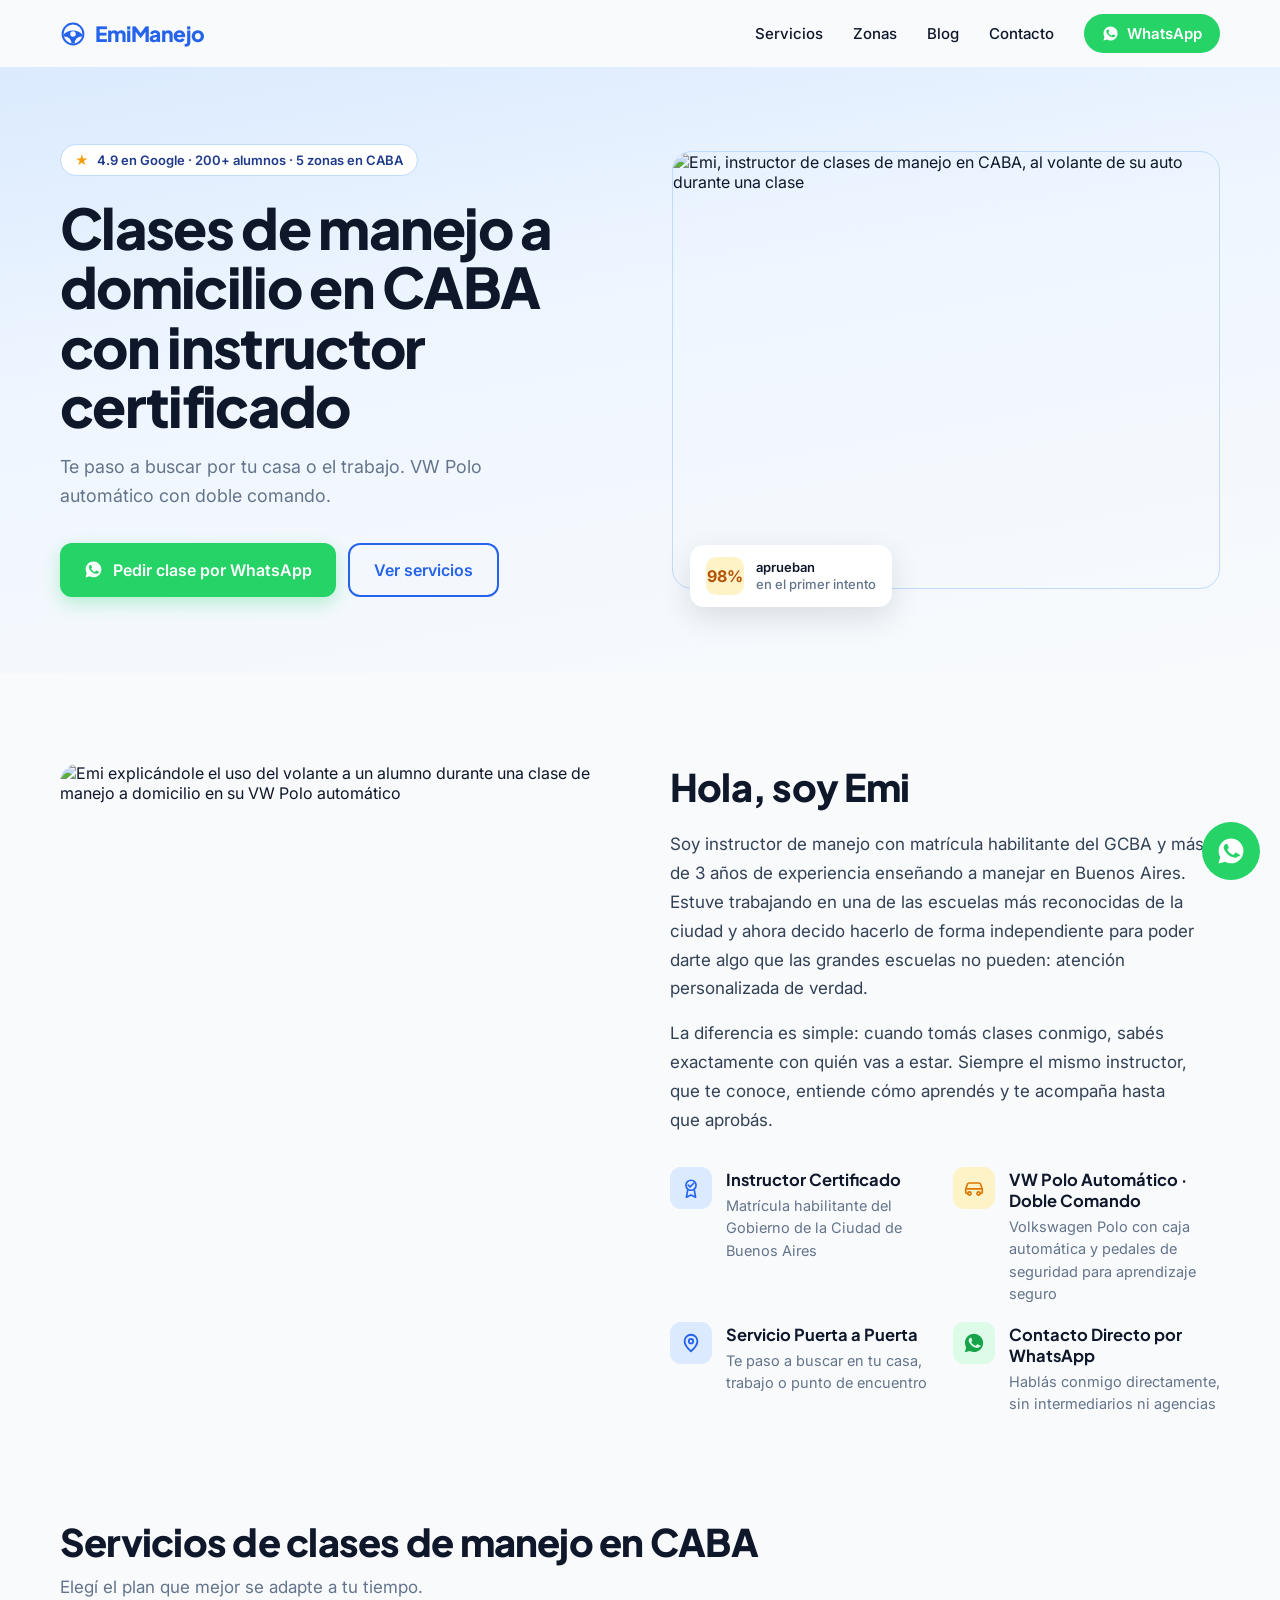
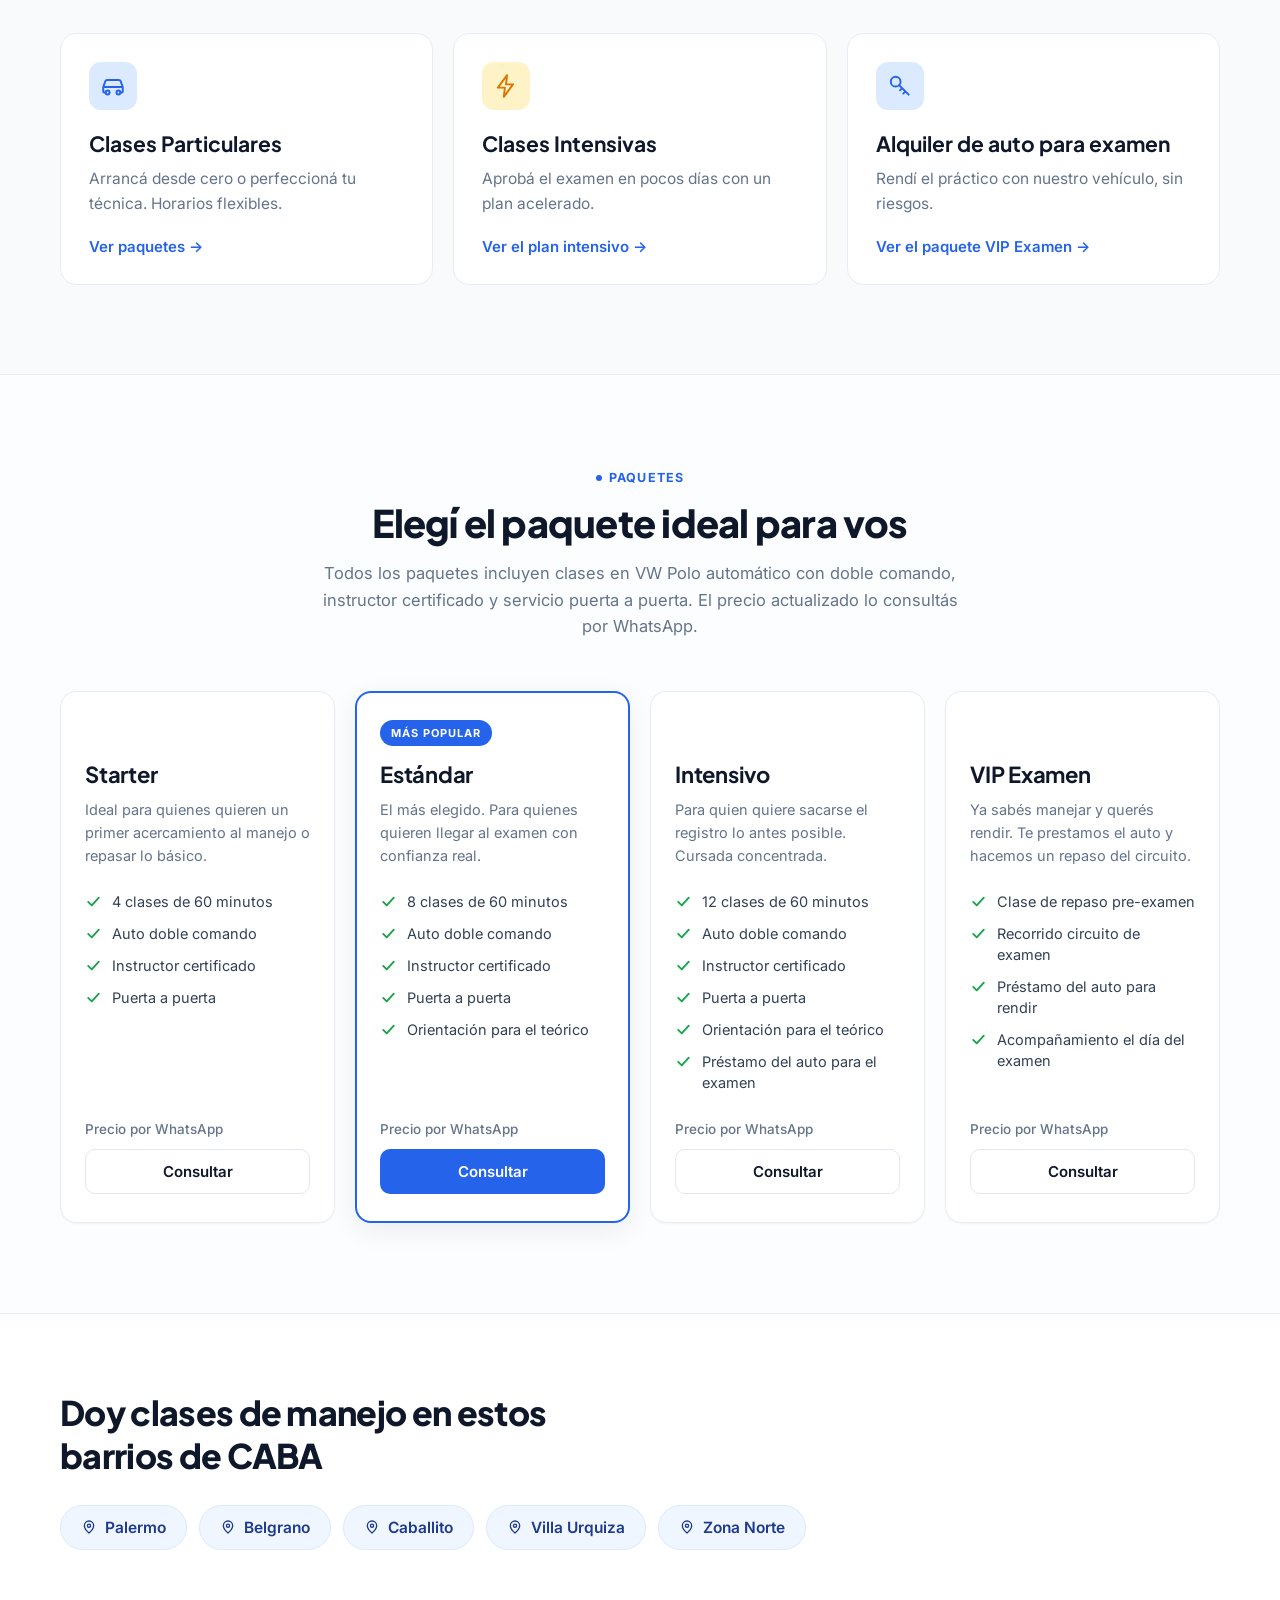
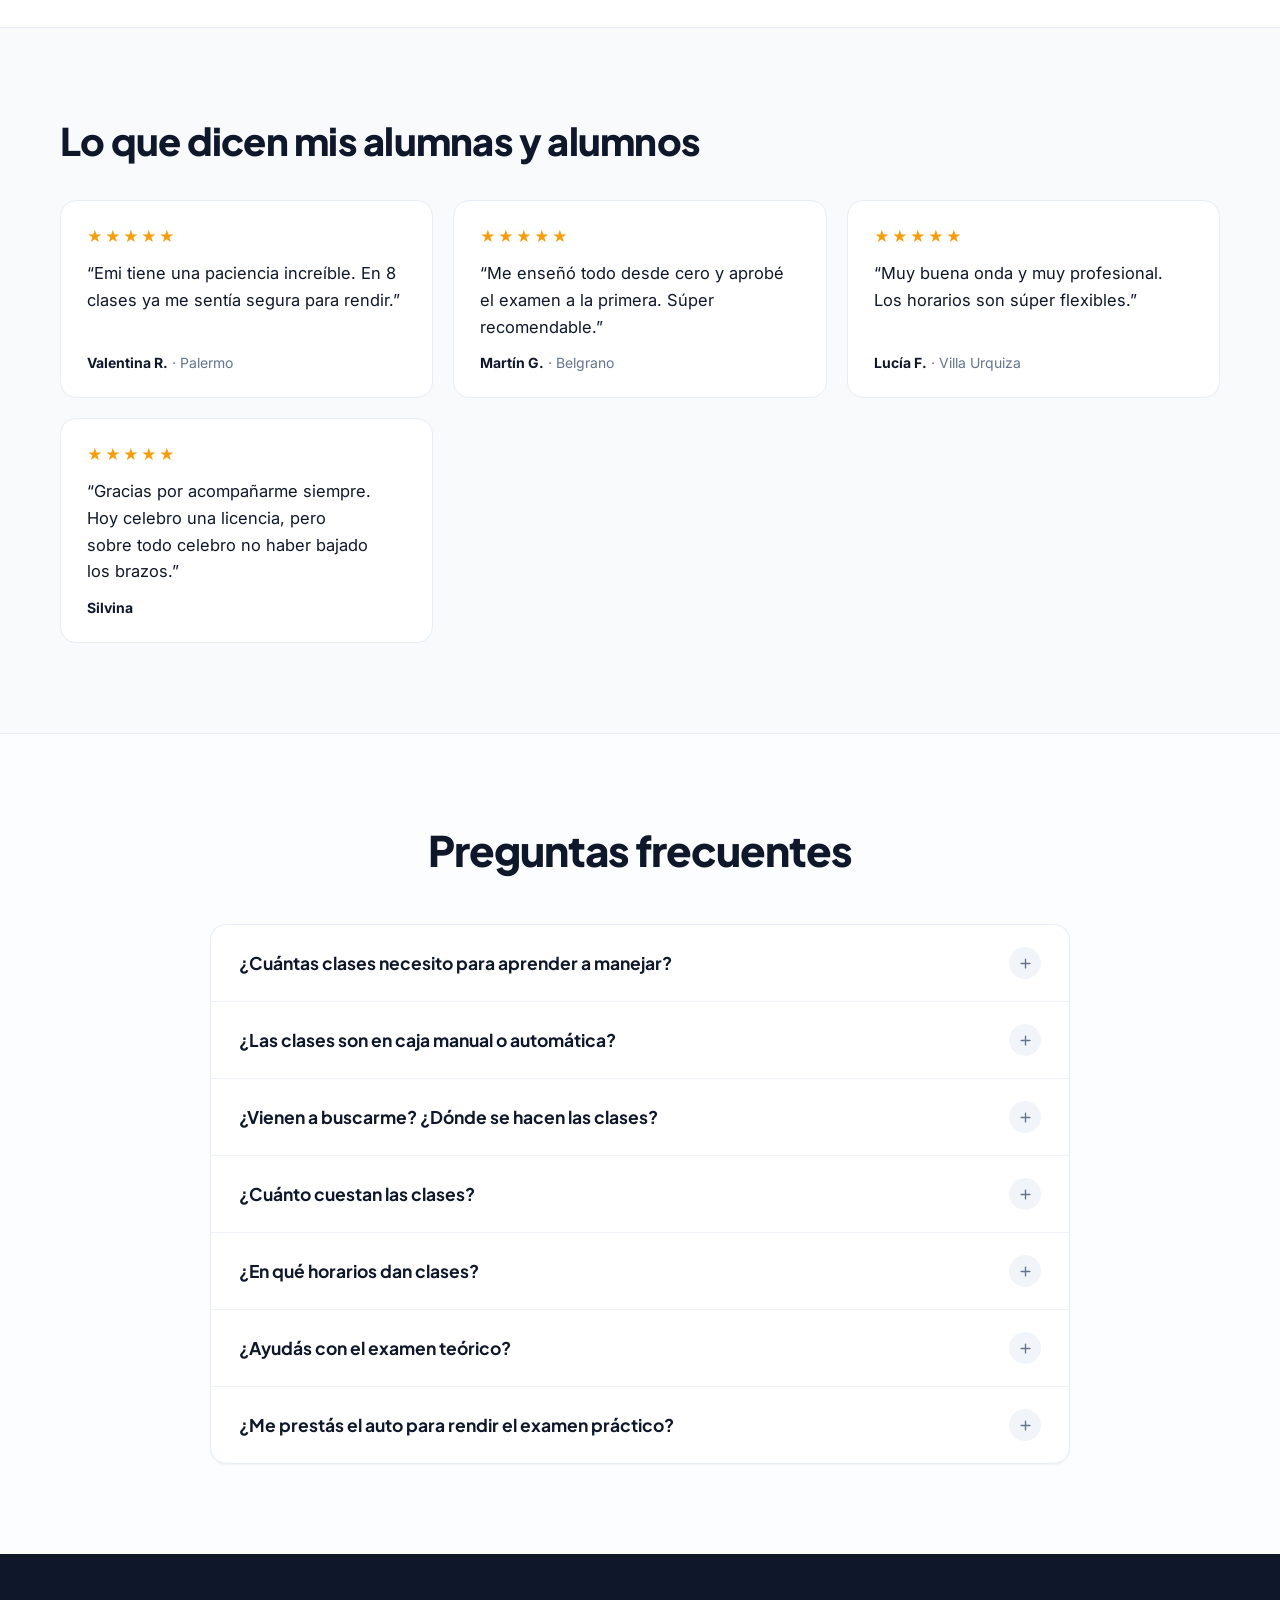
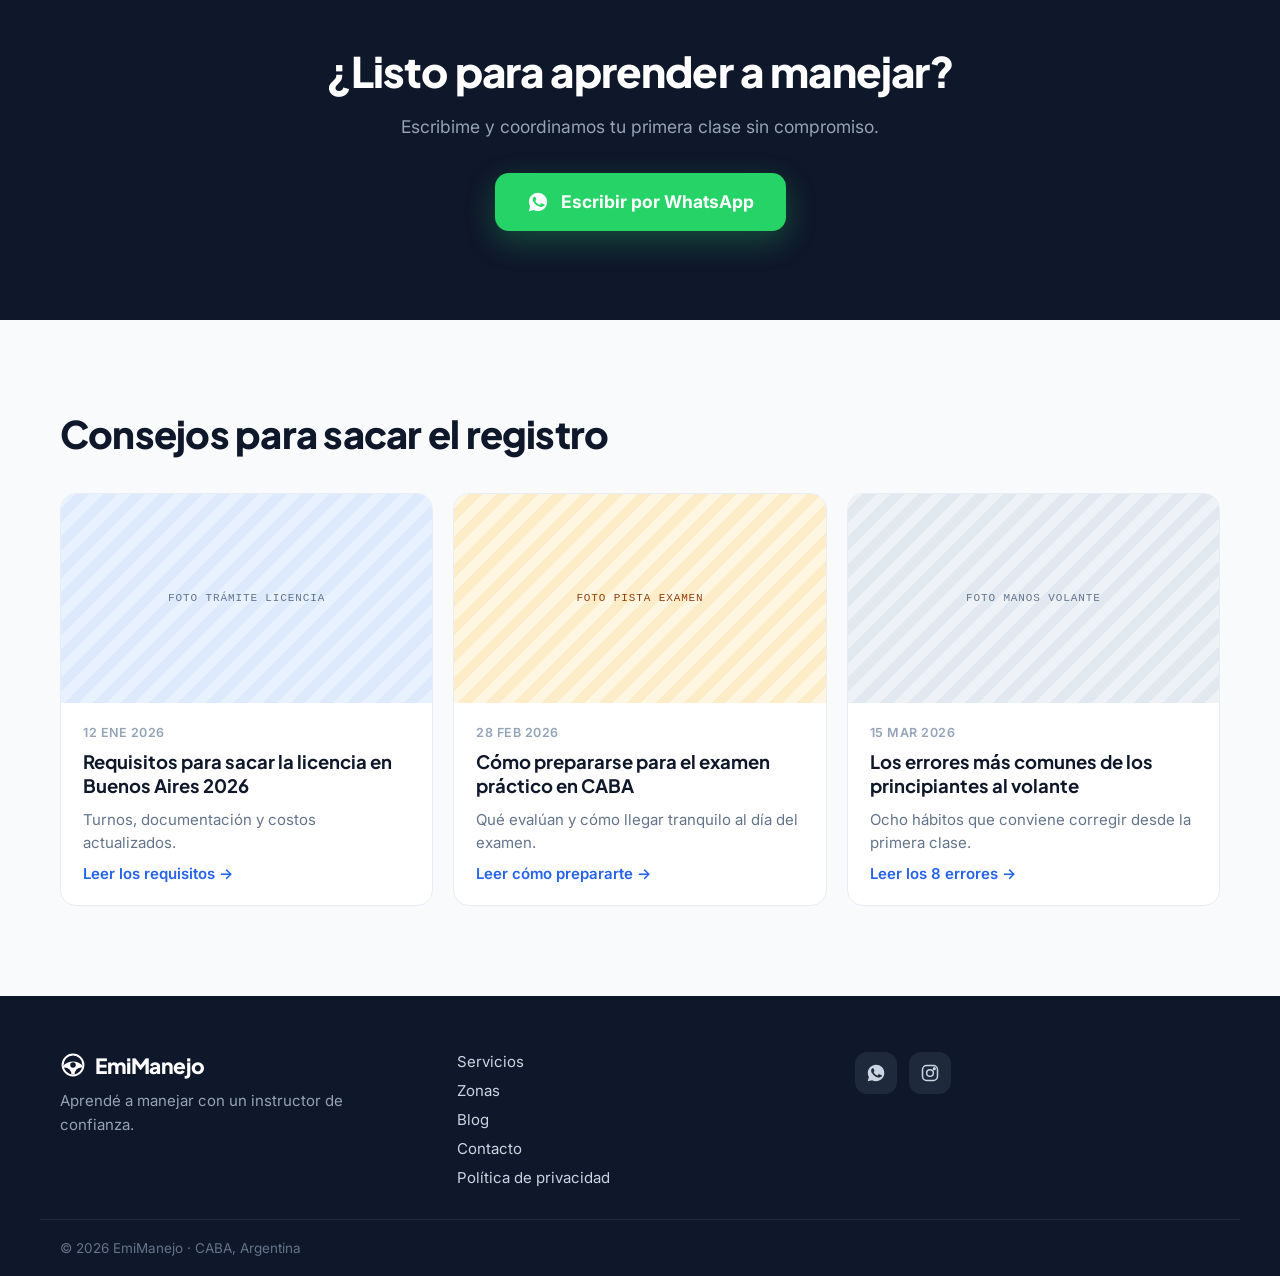
==== index.html @ 934052f5 "Add files via upload" ====
<!DOCTYPE html>
<html lang="es-AR">
<head>
<meta charset="utf-8">
<meta name="viewport" content="width=device-width, initial-scale=1">

<!--
  EmiManejo — landing page
  ------------------------------------------------------------------
  PLACEHOLDERS A REEMPLAZAR ANTES DE PUBLICAR:
  · Número de WhatsApp 5491100000000 — aparece 11 veces (10 links + JSON-LD telephone).
  · 3 imágenes: placeholders CSS (.ph) — las 3 de blog.
    Fotos reales ya cargadas: hero (/images/emi-instructor-auto.webp)
    y "Hola, soy Emi" (/images/emi-clase-alumno.jpg).
    Al reemplazar por <img>, usar el aria-label actual como base del alt.
  · Instagram: verificar el handle @emimanejo (va en sameAs del JSON-LD).
  · DOMINIO: canonical, OG y JSON-LD apuntan a emanejo.com.ar (sin "i").
    Verificar contra el dominio real antes de publicar — si es emimanejo.com.ar
    hay que corregir 17 referencias + robots.txt + sitemap.xml.
  · /politica-de-privacidad sigue linkeada en el footer y no existe: es el
    único 404 que queda. Las rutas /servicios/… y /clases-de-manejo-… se
    redirigieron a anclas de esta misma página y están en Disallow del robots.txt.
  · aggregateRating NO se declaró en el JSON-LD a propósito: el "4.9 en Google"
    del hero no es verificable y marcarlo puede traer una acción manual.
  ------------------------------------------------------------------
-->

<title>Clases de Manejo a Domicilio en CABA | EmiManejo</title>
<meta name="description" content="Clases de manejo a domicilio en Palermo, Belgrano y toda CABA. Instructor certificado, VW Polo automático. Pedí tu clase por WhatsApp.">
<meta name="keywords" content="clases de manejo a domicilio CABA, instructor de manejo particular Buenos Aires, clases de manejo auto automático, aprender a manejar CABA">
<link rel="canonical" href="https://emanejo.com.ar/">
<meta name="author" content="EmiManejo">
<meta name="geo.region" content="AR-C">
<meta name="geo.placename" content="Ciudad Autónoma de Buenos Aires">
<meta property="og:site_name" content="EmiManejo">
<meta property="og:title" content="Clases de manejo a domicilio en CABA — EmiManejo">
<meta property="og:description" content="Instructor certificado, VW Polo automático con doble comando. Te paso a buscar por Palermo, Belgrano, Caballito, Villa Urquiza y zona norte.">
<meta property="og:type" content="website">
<meta property="og:url" content="https://emanejo.com.ar/">
<meta property="og:locale" content="es_AR">
<meta property="og:image" content="https://emanejo.com.ar/images/emi-clase-alumno.jpg">
<meta property="og:image:alt" content="Emi explicándole el volante a un alumno durante una clase de manejo">
<meta name="twitter:card" content="summary_large_image">
<meta name="twitter:title" content="Clases de manejo a domicilio en CABA — EmiManejo">
<meta name="twitter:description" content="Instructor certificado, VW Polo automático con doble comando. Palermo, Belgrano, Caballito, Villa Urquiza y zona norte.">
<meta name="twitter:image" content="https://emanejo.com.ar/images/emi-clase-alumno.jpg">
<meta name="robots" content="index, follow">

<link rel="preconnect" href="https://fonts.googleapis.com">
<link rel="preconnect" href="https://fonts.gstatic.com" crossorigin>
<link href="https://fonts.googleapis.com/css2?family=Plus+Jakarta+Sans:wght@500;700;800&family=Inter:wght@400;500;600&display=swap" rel="stylesheet">
<link rel="stylesheet" href="./styles.css">

<!-- Marca que hay JS: los estados iniciales ocultos (botón WA, reveal, FAQ cerrado)
     sólo aplican si el JS puede después revertirlos. Sin JS, todo queda visible. -->
<script>document.documentElement.classList.add('js');</script>
<script src="./components.js" defer></script>
<script src="./main.js" defer></script>

<script type="application/ld+json">
{"@context":"https://schema.org","@type":"DrivingSchool",
"@id":"https://emanejo.com.ar/#business",
"name":"EmiManejo",
"description":"Clases de manejo a domicilio en CABA con instructor certificado. VW Polo automático con doble comando, servicio puerta a puerta en Palermo, Belgrano, Caballito, Villa Urquiza y zona norte.",
"url":"https://emanejo.com.ar/",
"image":"https://emanejo.com.ar/images/emi-clase-alumno.jpg",
"logo":"https://emanejo.com.ar/images/emi-instructor-auto.webp",
"address":{"@type":"PostalAddress","addressLocality":"Buenos Aires","addressRegion":"CABA","addressCountry":"AR"},
"telephone":"+5491100000000",
"priceRange":"$$",
"currenciesAccepted":"ARS",
"sameAs":["https://instagram.com/emimanejo"],
"areaServed":[
{"@type":"Place","name":"Palermo, CABA"},
{"@type":"Place","name":"Belgrano, CABA"},
{"@type":"Place","name":"Caballito, CABA"},
{"@type":"Place","name":"Villa Urquiza, CABA"},
{"@type":"Place","name":"Zona Norte, CABA"}],
"knowsLanguage":"es-AR",
"hasOfferCatalog":{"@type":"OfferCatalog","name":"Paquetes de clases de manejo","itemListElement":[
{"@type":"Offer","name":"Starter","description":"4 clases de 60 minutos con auto de doble comando, instructor certificado y servicio puerta a puerta.","priceCurrency":"ARS","availability":"https://schema.org/InStock","itemOffered":{"@type":"Service","name":"Paquete Starter — 4 clases de manejo","serviceType":"Clases de manejo"}},
{"@type":"Offer","name":"Estándar","description":"8 clases de 60 minutos, doble comando, puerta a puerta y orientación para el examen teórico.","priceCurrency":"ARS","availability":"https://schema.org/InStock","itemOffered":{"@type":"Service","name":"Paquete Estándar — 8 clases de manejo","serviceType":"Clases de manejo"}},
{"@type":"Offer","name":"Intensivo","description":"12 clases de 60 minutos, orientación para el teórico y préstamo del auto para rendir el examen práctico.","priceCurrency":"ARS","availability":"https://schema.org/InStock","itemOffered":{"@type":"Service","name":"Paquete Intensivo — 12 clases de manejo","serviceType":"Clases de manejo"}},
{"@type":"Offer","name":"VIP Examen","description":"Clase de repaso pre-examen, recorrido del circuito, préstamo del auto y acompañamiento el día del examen.","priceCurrency":"ARS","availability":"https://schema.org/InStock","itemOffered":{"@type":"Service","name":"VIP Examen — alquiler de auto para rendir","serviceType":"Alquiler de auto para examen práctico"}}]}}
</script>
<script type="application/ld+json">
{"@context":"https://schema.org","@type":"WebSite",
"@id":"https://emanejo.com.ar/#website",
"name":"EmiManejo",
"url":"https://emanejo.com.ar/",
"inLanguage":"es-AR",
"publisher":{"@id":"https://emanejo.com.ar/#business"}}
</script>
<script type="application/ld+json">
{"@context":"https://schema.org","@type":"FAQPage","mainEntity":[
{"@type":"Question","name":"¿Cuántas clases necesito para aprender a manejar?","acceptedAnswer":{"@type":"Answer","text":"Depende de tu punto de partida. La mayoría llega bien preparado con el paquete de 8 clases; si arrancás de cero o querés ir tranquilo, el de 12 te da más margen. En la primera clase vemos cómo venís y te digo con franqueza cuántas te faltan."}},
{"@type":"Question","name":"¿Las clases son en caja manual o automática?","acceptedAnswer":{"@type":"Answer","text":"Las clases son en un VW Polo con caja automática y doble comando. Al no tener que pensar en el embrague podés concentrarte en la calle, y los pedales de seguridad hacen que todo sea mucho más tranquilo desde el primer día."}},
{"@type":"Question","name":"¿Vienen a buscarme? ¿Dónde se hacen las clases?","acceptedAnswer":{"@type":"Answer","text":"Sí, el servicio es puerta a puerta: te paso a buscar por tu casa, el trabajo o donde te quede cómodo. Doy clases en Palermo, Belgrano, Caballito, Villa Urquiza y zona norte; si estás en otro barrio, escribime y vemos."}},
{"@type":"Question","name":"¿Cuánto cuestan las clases?","acceptedAnswer":{"@type":"Answer","text":"El precio de cada paquete lo paso actualizado por WhatsApp, así no te quedás con un valor viejo. Escribime, contame qué necesitás y te mando el detalle sin compromiso."}},
{"@type":"Question","name":"¿En qué horarios dan clases?","acceptedAnswer":{"@type":"Answer","text":"Los horarios son flexibles y los armamos según tu disponibilidad. Consultame por WhatsApp qué días y franjas te sirven y te digo qué tengo libre."}},
{"@type":"Question","name":"¿Ayudás con el examen teórico?","acceptedAnswer":{"@type":"Answer","text":"Sí. Los paquetes Estándar e Intensivo incluyen orientación para el teórico: te explico cómo es el trámite, qué estudiar y en qué se equivoca más la gente. El examen lo rendís vos, pero no vas a ir a ciegas."}},
{"@type":"Question","name":"¿Me prestás el auto para rendir el examen práctico?","acceptedAnswer":{"@type":"Answer","text":"Sí, rendís con el mismo auto en el que aprendiste. Está incluido en el paquete Intensivo y en el VIP Examen, que además suma un repaso del circuito y acompañamiento el día del examen."}}
]}
</script>
</head>
<body>

<!-- Sprite de íconos: SVG inline, sin dependencias externas. -->
<svg class="sprite" aria-hidden="true" focusable="false" width="0" height="0">
  <defs>
    <!-- Volante del logo. La masa de los rayos se compone por sustraccion:
         disco interior, recortado arriba por un arco y abajo por dos circulos
         que dejan las dos alas y la pata central; el hub va calado (deja pasar
         el fondo, por eso funciona igual en azul sobre claro y en blanco sobre
         navy en el footer). clipPath y mask viven fuera del <symbol> para que
         los ids resuelvan en las tres instancias de <use>. -->
    <clipPath id="c-wheel"><circle cx="12" cy="12" r="8.675"/></clipPath>
    <mask id="m-wheel" maskUnits="userSpaceOnUse" x="0" y="0" width="24" height="24">
      <rect width="24" height="24" fill="#000"/>
      <g clip-path="url(#c-wheel)">
        <circle cx="12" cy="20.94" r="12.24" fill="#fff"/>
        <circle cx="4.3"  cy="20.5" r="6.2" fill="#000"/>
        <circle cx="19.7" cy="20.5" r="6.2" fill="#000"/>
        <circle cx="12" cy="12" r="2.55" fill="#000"/>
      </g>
    </mask>
    <symbol id="i-wheel" viewBox="0 0 24 24">
      <circle cx="12" cy="12" r="9.6" fill="none" stroke="currentColor" stroke-width="1.85"/>
      <rect width="24" height="24" fill="currentColor" mask="url(#m-wheel)"/>
    </symbol>
    <symbol id="i-wa" viewBox="0 0 24 24" fill="currentColor">
      <path d="M12.04 2C6.58 2 2.13 6.45 2.13 11.91c0 1.75.46 3.46 1.32 4.96L2 22l5.25-1.38a9.9 9.9 0 0 0 4.79 1.22h.01c5.46 0 9.91-4.45 9.91-9.91 0-2.65-1.03-5.14-2.9-7.01A9.82 9.82 0 0 0 12.04 2Zm5.8 14.06c-.24.68-1.42 1.3-1.95 1.35-.53.05-1.03.24-3.5-.72-2.98-1.17-4.85-4.25-5-4.45-.15-.2-1.2-1.6-1.2-3.05 0-1.45.76-2.16 1.03-2.46.27-.3.58-.37.78-.37.2 0 .39 0 .56.01.18.01.42-.07.65.5.24.58.8 1.98.87 2.13.07.15.12.32.02.51-.1.2-.2.32-.39.5-.19.2-.29.31-.42.51-.13.2-.28.44-.06.83.22.39.79 1.3 1.68 2.1 1.14 1.02 2.1 1.34 2.4 1.49.29.15.58.13.8-.08.22-.2.85-.98 1.08-1.32.24-.34.47-.28.79-.16.32.12 2.02.95 2.37 1.13.34.17.58.26.66.4.09.15.09.83-.15 1.5Z"/>
    </symbol>
    <symbol id="i-menu" viewBox="0 0 24 24" fill="none" stroke="currentColor" stroke-width="2" stroke-linecap="round">
      <path d="M4 7h16M4 12h16M4 17h16"/>
    </symbol>
    <symbol id="i-close" viewBox="0 0 24 24" fill="none" stroke="currentColor" stroke-width="2" stroke-linecap="round">
      <path d="M6 6l12 12M18 6L6 18"/>
    </symbol>
    <symbol id="i-car" viewBox="0 0 24 24" fill="none" stroke="currentColor" stroke-width="1.8" stroke-linecap="round" stroke-linejoin="round">
      <path d="M3 13l1.8-5.2A2 2 0 0 1 6.7 6.5h10.6a2 2 0 0 1 1.9 1.3L21 13v4a1 1 0 0 1-1 1h-1.2M3 13v4a1 1 0 0 0 1 1h1.2M3 13h18"/>
      <circle cx="7" cy="18" r="1.8"/><circle cx="17" cy="18" r="1.8"/>
    </symbol>
    <symbol id="i-bolt" viewBox="0 0 24 24" fill="none" stroke="currentColor" stroke-width="1.8" stroke-linecap="round" stroke-linejoin="round">
      <path d="M13 2 4.5 13.5H11l-1 8.5 8.5-11.5H12l1-8.5Z"/>
    </symbol>
    <symbol id="i-key" viewBox="0 0 24 24" fill="none" stroke="currentColor" stroke-width="1.8" stroke-linecap="round" stroke-linejoin="round">
      <circle cx="8" cy="8" r="4.5"/><path d="M11.2 11.2 20 20M17 17l-2 2M14 14l-2 2"/>
    </symbol>
    <symbol id="i-pin" viewBox="0 0 24 24" fill="none" stroke="currentColor" stroke-width="2" stroke-linecap="round" stroke-linejoin="round">
      <path d="M12 21s7-6.2 7-11a7 7 0 1 0-14 0c0 4.8 7 11 7 11Z"/><circle cx="12" cy="10" r="2.4"/>
    </symbol>
    <symbol id="i-medal" viewBox="0 0 24 24" fill="none" stroke="currentColor" stroke-width="1.8" stroke-linecap="round" stroke-linejoin="round">
      <circle cx="12" cy="9" r="5.5"/><path d="m9 8.8 2 2 4-4M8.4 14.4 7 22l5-2.4L17 22l-1.4-7.6"/>
    </symbol>
    <symbol id="i-instagram" viewBox="0 0 24 24" fill="none" stroke="currentColor" stroke-width="1.8" stroke-linecap="round">
      <rect x="3" y="3" width="18" height="18" rx="5"/><circle cx="12" cy="12" r="4"/><circle cx="17.2" cy="6.8" r="1"/>
    </symbol>
    <symbol id="i-check" viewBox="0 0 24 24" fill="none" stroke="currentColor" stroke-width="2.6" stroke-linecap="round" stroke-linejoin="round">
      <path d="M4.5 12.5 9.5 17.5 19.5 6.5"/>
    </symbol>
    <symbol id="i-plus" viewBox="0 0 24 24" fill="none" stroke="currentColor" stroke-width="2.2" stroke-linecap="round">
      <path d="M12 5v14M5 12h14"/>
    </symbol>
  </defs>
</svg>

<!-- ============================ NAV ============================ -->
<header class="site-header" data-header>
  <nav class="nav" aria-label="Navegación principal">
    <a class="logo" href="/">
      <svg class="logo-mark" width="26" height="26" aria-hidden="true"><use href="#i-wheel"/></svg>EmiManejo
    </a>

    <div class="nav-desktop">
      <a class="nav-link" href="#servicios">Servicios</a>
      <a class="nav-link" href="#zonas">Zonas</a>
      <a class="nav-link" href="#blog">Blog</a>
      <a class="nav-link" href="#contacto">Contacto</a>
      <a class="btn-wa btn-wa--sm" href="https://wa.me/5491100000000?text=Hola%20Emi%2C%20quiero%20informaci%C3%B3n%20sobre%20las%20clases" target="_blank" rel="noopener">
        <svg width="17" height="17" aria-hidden="true"><use href="#i-wa"/></svg>WhatsApp
      </a>
    </div>

    <button class="icon-btn nav-toggle" type="button" aria-label="Abrir menú" aria-expanded="false" aria-controls="mobile-menu" data-menu-open>
      <svg width="22" height="22" aria-hidden="true"><use href="#i-menu"/></svg>
    </button>
  </nav>
</header>

<!-- ====================== OVERLAY MENÚ MOBILE ====================== -->
<div class="mobile-menu" id="mobile-menu" data-menu hidden>
  <div class="mobile-menu__top">
    <span class="logo">
      <svg class="logo-mark" width="26" height="26" aria-hidden="true"><use href="#i-wheel"/></svg>EmiManejo
    </span>
    <button class="icon-btn" type="button" aria-label="Cerrar menú" data-menu-close>
      <svg width="22" height="22" aria-hidden="true"><use href="#i-close"/></svg>
    </button>
  </div>
  <div class="mobile-menu__links">
    <a href="#servicios" data-menu-link>Servicios</a>
    <a href="#zonas" data-menu-link>Zonas</a>
    <a href="#blog" data-menu-link>Blog</a>
    <a href="#contacto" data-menu-link>Contacto</a>
  </div>
  <a class="btn-wa btn-wa--block" href="https://wa.me/5491100000000?text=Hola%20Emi%2C%20quiero%20informaci%C3%B3n%20sobre%20las%20clases" target="_blank" rel="noopener">
    <svg width="20" height="20" aria-hidden="true"><use href="#i-wa"/></svg>Pedir clase por WhatsApp
  </a>
</div>

<main>

  <!-- ============================ HERO ============================ -->
  <section class="hero">
    <div class="hero__inner">
      <div>
        <div class="badge"><span class="badge__star">★</span> 4.9 en Google · 200+ alumnos · 5 zonas en CABA</div>
        <h1 class="hero__title">Clases de manejo a domicilio en CABA con instructor certificado</h1>
        <p class="hero__sub">Te paso a buscar por tu casa o el trabajo. VW Polo automático con doble comando.</p>
        <div class="hero__actions">
          <a class="btn-wa btn-wa--md" href="https://wa.me/5491100000000?text=Hola%20Emi%2C%20quiero%20informaci%C3%B3n%20sobre%20las%20clases" target="_blank" rel="noopener">
            <svg width="19" height="19" aria-hidden="true"><use href="#i-wa"/></svg>Pedir clase por WhatsApp
          </a>
          <a class="btn-outline" href="#servicios">Ver servicios</a>
        </div>
      </div>

      <div class="hero__media">
        <img class="hero__img" src="/images/emi-instructor-auto.webp" width="1184" height="2096"
             alt="Emi, instructor de clases de manejo en CABA, al volante de su auto durante una clase"
             fetchpriority="high" decoding="async">
        <div class="stat-card">
          <span class="stat-card__num">98%</span>
          <span class="stat-card__txt">aprueban<br><span>en el primer intento</span></span>
        </div>
      </div>
    </div>
  </section>

  <!-- ========================== SOBRE MÍ ========================== -->
  <section class="section section--about" id="sobre-mi">
    <div class="about">
      <img class="about__img" src="/images/emi-clase-alumno.jpg" width="578" height="883"
           alt="Emi explicándole el uso del volante a un alumno durante una clase de manejo a domicilio en su VW Polo automático"
           loading="lazy" decoding="async">
      <div>
        <h2 class="h2">Hola, soy Emi</h2>
        <p class="about__p">Soy instructor de manejo con matrícula habilitante del GCBA y más de 3 años de experiencia enseñando a manejar en Buenos Aires. Estuve trabajando en una de las escuelas más reconocidas de la ciudad y ahora decido hacerlo de forma independiente para poder darte algo que las grandes escuelas no pueden: atención personalizada de verdad.</p>
        <p class="about__p">La diferencia es simple: cuando tomás clases conmigo, sabés exactamente con quién vas a estar. Siempre el mismo instructor, que te conoce, entiende cómo aprendés y te acompaña hasta que aprobás.</p>

        <div class="features">
          <div class="feature">
            <span class="chip chip--blue"><svg width="22" height="22" aria-hidden="true"><use href="#i-medal"/></svg></span>
            <div>
              <h3 class="feature__title">Instructor Certificado</h3>
              <p class="feature__txt">Matrícula habilitante del Gobierno de la Ciudad de Buenos Aires</p>
            </div>
          </div>
          <div class="feature">
            <span class="chip chip--amber"><svg width="22" height="22" aria-hidden="true"><use href="#i-car"/></svg></span>
            <div>
              <h3 class="feature__title">VW Polo Automático · Doble Comando</h3>
              <p class="feature__txt">Volkswagen Polo con caja automática y pedales de seguridad para aprendizaje seguro</p>
            </div>
          </div>
          <div class="feature">
            <span class="chip chip--blue"><svg width="22" height="22" aria-hidden="true"><use href="#i-pin"/></svg></span>
            <div>
              <h3 class="feature__title">Servicio Puerta a Puerta</h3>
              <p class="feature__txt">Te paso a buscar en tu casa, trabajo o punto de encuentro</p>
            </div>
          </div>
          <div class="feature">
            <span class="chip chip--green"><svg width="22" height="22" aria-hidden="true"><use href="#i-wa"/></svg></span>
            <div>
              <h3 class="feature__title">Contacto Directo por WhatsApp</h3>
              <p class="feature__txt">Hablás conmigo directamente, sin intermediarios ni agencias</p>
            </div>
          </div>
        </div>
      </div>
    </div>
  </section>

  <!-- ========================== SERVICIOS ========================== -->
  <section class="section" id="servicios">
    <h2 class="h2">Servicios de clases de manejo en CABA</h2>
    <p class="section__sub">Elegí el plan que mejor se adapte a tu tiempo.</p>
    <div class="cards-3">
      <article class="card card--hover">
        <span class="chip chip--lg chip--blue"><svg width="26" height="26" aria-hidden="true"><use href="#i-car"/></svg></span>
        <h3 class="card__title">Clases Particulares</h3>
        <p class="card__txt">Arrancá desde cero o perfeccioná tu técnica. Horarios flexibles.</p>
        <a class="card__link" href="#paquetes">Ver paquetes →</a>
      </article>
      <article class="card card--hover">
        <span class="chip chip--lg chip--amber"><svg width="26" height="26" aria-hidden="true"><use href="#i-bolt"/></svg></span>
        <h3 class="card__title">Clases Intensivas</h3>
        <p class="card__txt">Aprobá el examen en pocos días con un plan acelerado.</p>
        <a class="card__link" href="#paquetes">Ver el plan intensivo →</a>
      </article>
      <article class="card card--hover">
        <span class="chip chip--lg chip--blue"><svg width="26" height="26" aria-hidden="true"><use href="#i-key"/></svg></span>
        <h3 class="card__title">Alquiler de auto para examen</h3>
        <p class="card__txt">Rendí el práctico con nuestro vehículo, sin riesgos.</p>
        <a class="card__link" href="#paquetes">Ver el paquete VIP Examen →</a>
      </article>
    </div>
  </section>

  <!-- ========================== PAQUETES ========================== -->
  <section class="packages" id="paquetes">
    <div class="section">
      <div class="packages__head">
        <div class="eyebrow"><span class="eyebrow__dot"></span>Paquetes</div>
        <h2 class="h2">Elegí el paquete ideal para vos</h2>
        <p class="packages__lead">Todos los paquetes incluyen clases en VW Polo automático con doble comando, instructor certificado y servicio puerta a puerta. El precio actualizado lo consultás por WhatsApp.</p>
      </div>

      <div class="pkg-grid" data-pkg-grid>

        <article class="pkg">
          <div class="pkg__badge-row"></div>
          <h3 class="pkg__title">Starter</h3>
          <p class="pkg__txt">Ideal para quienes quieren un primer acercamiento al manejo o repasar lo básico.</p>
          <ul class="pkg__list">
            <li><svg class="ico-check" width="17" height="17" aria-hidden="true"><use href="#i-check"/></svg>4 clases de 60 minutos</li>
            <li><svg class="ico-check" width="17" height="17" aria-hidden="true"><use href="#i-check"/></svg>Auto doble comando</li>
            <li><svg class="ico-check" width="17" height="17" aria-hidden="true"><use href="#i-check"/></svg>Instructor certificado</li>
            <li><svg class="ico-check" width="17" height="17" aria-hidden="true"><use href="#i-check"/></svg>Puerta a puerta</li>
          </ul>
          <div class="pkg__foot">
            <span class="pkg__price">Precio por WhatsApp</span>
            <a class="btn-pkg" href="https://wa.me/5491100000000?text=Hola%20Emi%2C%20quiero%20informaci%C3%B3n%20sobre%20el%20paquete%20Starter" target="_blank" rel="noopener">Consultar</a>
          </div>
        </article>

        <article class="pkg pkg--featured">
          <div class="pkg__badge-row"><span class="pkg__badge">Más popular</span></div>
          <h3 class="pkg__title">Estándar</h3>
          <p class="pkg__txt">El más elegido. Para quienes quieren llegar al examen con confianza real.</p>
          <ul class="pkg__list">
            <li><svg class="ico-check" width="17" height="17" aria-hidden="true"><use href="#i-check"/></svg>8 clases de 60 minutos</li>
            <li><svg class="ico-check" width="17" height="17" aria-hidden="true"><use href="#i-check"/></svg>Auto doble comando</li>
            <li><svg class="ico-check" width="17" height="17" aria-hidden="true"><use href="#i-check"/></svg>Instructor certificado</li>
            <li><svg class="ico-check" width="17" height="17" aria-hidden="true"><use href="#i-check"/></svg>Puerta a puerta</li>
            <li><svg class="ico-check" width="17" height="17" aria-hidden="true"><use href="#i-check"/></svg>Orientación para el teórico</li>
          </ul>
          <div class="pkg__foot">
            <span class="pkg__price">Precio por WhatsApp</span>
            <a class="btn-pkg btn-pkg--accent" href="https://wa.me/5491100000000?text=Hola%20Emi%2C%20quiero%20informaci%C3%B3n%20sobre%20el%20paquete%20Est%C3%A1ndar" target="_blank" rel="noopener">Consultar</a>
          </div>
        </article>

        <article class="pkg">
          <div class="pkg__badge-row"></div>
          <h3 class="pkg__title">Intensivo</h3>
          <p class="pkg__txt">Para quien quiere sacarse el registro lo antes posible. Cursada concentrada.</p>
          <ul class="pkg__list">
            <li><svg class="ico-check" width="17" height="17" aria-hidden="true"><use href="#i-check"/></svg>12 clases de 60 minutos</li>
            <li><svg class="ico-check" width="17" height="17" aria-hidden="true"><use href="#i-check"/></svg>Auto doble comando</li>
            <li><svg class="ico-check" width="17" height="17" aria-hidden="true"><use href="#i-check"/></svg>Instructor certificado</li>
            <li><svg class="ico-check" width="17" height="17" aria-hidden="true"><use href="#i-check"/></svg>Puerta a puerta</li>
            <li><svg class="ico-check" width="17" height="17" aria-hidden="true"><use href="#i-check"/></svg>Orientación para el teórico</li>
            <li><svg class="ico-check" width="17" height="17" aria-hidden="true"><use href="#i-check"/></svg>Préstamo del auto para el examen</li>
          </ul>
          <div class="pkg__foot">
            <span class="pkg__price">Precio por WhatsApp</span>
            <a class="btn-pkg" href="https://wa.me/5491100000000?text=Hola%20Emi%2C%20quiero%20informaci%C3%B3n%20sobre%20el%20paquete%20Intensivo" target="_blank" rel="noopener">Consultar</a>
          </div>
        </article>

        <article class="pkg">
          <div class="pkg__badge-row"></div>
          <h3 class="pkg__title">VIP Examen</h3>
          <p class="pkg__txt">Ya sabés manejar y querés rendir. Te prestamos el auto y hacemos un repaso del circuito.</p>
          <ul class="pkg__list">
            <li><svg class="ico-check" width="17" height="17" aria-hidden="true"><use href="#i-check"/></svg>Clase de repaso pre-examen</li>
            <li><svg class="ico-check" width="17" height="17" aria-hidden="true"><use href="#i-check"/></svg>Recorrido circuito de examen</li>
            <li><svg class="ico-check" width="17" height="17" aria-hidden="true"><use href="#i-check"/></svg>Préstamo del auto para rendir</li>
            <li><svg class="ico-check" width="17" height="17" aria-hidden="true"><use href="#i-check"/></svg>Acompañamiento el día del examen</li>
          </ul>
          <div class="pkg__foot">
            <span class="pkg__price">Precio por WhatsApp</span>
            <a class="btn-pkg" href="https://wa.me/5491100000000?text=Hola%20Emi%2C%20quiero%20informaci%C3%B3n%20sobre%20el%20paquete%20VIP%20Examen" target="_blank" rel="noopener">Consultar</a>
          </div>
        </article>

      </div>
    </div>
  </section>

  <!-- =========================== ZONAS =========================== -->
  <section class="zones" id="zonas">
    <div class="zones__inner">
      <h2 class="h2 zones__title">Doy clases de manejo en estos barrios de CABA</h2>
      <div class="zones__chips">
        <a class="zone-chip" href="#contacto"><svg width="16" height="16" aria-hidden="true"><use href="#i-pin"/></svg>Palermo</a>
        <a class="zone-chip" href="#contacto"><svg width="16" height="16" aria-hidden="true"><use href="#i-pin"/></svg>Belgrano</a>
        <a class="zone-chip" href="#contacto"><svg width="16" height="16" aria-hidden="true"><use href="#i-pin"/></svg>Caballito</a>
        <a class="zone-chip" href="#contacto"><svg width="16" height="16" aria-hidden="true"><use href="#i-pin"/></svg>Villa Urquiza</a>
        <a class="zone-chip" href="#contacto"><svg width="16" height="16" aria-hidden="true"><use href="#i-pin"/></svg>Zona Norte</a>
      </div>
    </div>
  </section>

  <!-- ======================== TESTIMONIOS ======================== -->
  <section class="section">
    <h2 class="h2">Lo que dicen mis alumnas y alumnos</h2>
    <div class="cards-3">
      <figure class="quote">
        <div class="quote__stars" aria-label="5 de 5 estrellas">★★★★★</div>
        <blockquote>“Emi tiene una paciencia increíble. En 8 clases ya me sentía segura para rendir.”</blockquote>
        <figcaption><strong>Valentina R.</strong> · Palermo</figcaption>
      </figure>
      <figure class="quote">
        <div class="quote__stars" aria-label="5 de 5 estrellas">★★★★★</div>
        <blockquote>“Me enseñó todo desde cero y aprobé el examen a la primera. Súper recomendable.”</blockquote>
        <figcaption><strong>Martín G.</strong> · Belgrano</figcaption>
      </figure>
      <figure class="quote">
        <div class="quote__stars" aria-label="5 de 5 estrellas">★★★★★</div>
        <blockquote>“Muy buena onda y muy profesional. Los horarios son súper flexibles.”</blockquote>
        <figcaption><strong>Lucía F.</strong> · Villa Urquiza</figcaption>
      </figure>
      <figure class="quote">
        <div class="quote__stars" aria-label="5 de 5 estrellas">★★★★★</div>
        <blockquote>“Gracias por acompañarme siempre. Hoy celebro una licencia, pero sobre todo celebro no haber bajado los brazos.”</blockquote>
        <figcaption><strong>Silvina</strong></figcaption>
      </figure>
    </div>
  </section>

  <!-- ============================ FAQ ============================ -->
  <section class="faq" id="faq">
    <div class="faq__inner">
      <h2 class="h2 faq__title">Preguntas frecuentes</h2>

      <div class="faq__block" data-faq>

        <div class="faq-item">
          <h3 class="faq-item__h">
            <button class="faq-q" type="button" id="faq-q0" aria-expanded="false" aria-controls="faq-a0">
              ¿Cuántas clases necesito para aprender a manejar?
              <span class="faq-q__icon"><svg width="15" height="15" aria-hidden="true"><use href="#i-plus"/></svg></span>
            </button>
          </h3>
          <div class="faq-a" id="faq-a0" role="region" aria-labelledby="faq-q0">
            <div class="faq-a__clip">
              <p>Depende de tu punto de partida. La mayoría llega bien preparado con el paquete de 8 clases; si arrancás de cero o querés ir tranquilo, el de 12 te da más margen. En la primera clase vemos cómo venís y te digo con franqueza cuántas te faltan.</p>
            </div>
          </div>
        </div>

        <div class="faq-item">
          <h3 class="faq-item__h">
            <button class="faq-q" type="button" id="faq-q1" aria-expanded="false" aria-controls="faq-a1">
              ¿Las clases son en caja manual o automática?
              <span class="faq-q__icon"><svg width="15" height="15" aria-hidden="true"><use href="#i-plus"/></svg></span>
            </button>
          </h3>
          <div class="faq-a" id="faq-a1" role="region" aria-labelledby="faq-q1">
            <div class="faq-a__clip">
              <p>Las clases son en un VW Polo con caja automática y doble comando. Al no tener que pensar en el embrague podés concentrarte en la calle, y los pedales de seguridad hacen que todo sea mucho más tranquilo desde el primer día.</p>
            </div>
          </div>
        </div>

        <div class="faq-item">
          <h3 class="faq-item__h">
            <button class="faq-q" type="button" id="faq-q2" aria-expanded="false" aria-controls="faq-a2">
              ¿Vienen a buscarme? ¿Dónde se hacen las clases?
              <span class="faq-q__icon"><svg width="15" height="15" aria-hidden="true"><use href="#i-plus"/></svg></span>
            </button>
          </h3>
          <div class="faq-a" id="faq-a2" role="region" aria-labelledby="faq-q2">
            <div class="faq-a__clip">
              <p>Sí, el servicio es puerta a puerta: te paso a buscar por tu casa, el trabajo o donde te quede cómodo. Doy clases en Palermo, Belgrano, Caballito, Villa Urquiza y zona norte; si estás en otro barrio, escribime y vemos.</p>
            </div>
          </div>
        </div>

        <div class="faq-item">
          <h3 class="faq-item__h">
            <button class="faq-q" type="button" id="faq-q3" aria-expanded="false" aria-controls="faq-a3">
              ¿Cuánto cuestan las clases?
              <span class="faq-q__icon"><svg width="15" height="15" aria-hidden="true"><use href="#i-plus"/></svg></span>
            </button>
          </h3>
          <div class="faq-a" id="faq-a3" role="region" aria-labelledby="faq-q3">
            <div class="faq-a__clip">
              <p>El precio de cada paquete lo paso actualizado por WhatsApp, así no te quedás con un valor viejo. Escribime, contame qué necesitás y te mando el detalle sin compromiso.</p>
            </div>
          </div>
        </div>

        <div class="faq-item">
          <h3 class="faq-item__h">
            <button class="faq-q" type="button" id="faq-q4" aria-expanded="false" aria-controls="faq-a4">
              ¿En qué horarios dan clases?
              <span class="faq-q__icon"><svg width="15" height="15" aria-hidden="true"><use href="#i-plus"/></svg></span>
            </button>
          </h3>
          <div class="faq-a" id="faq-a4" role="region" aria-labelledby="faq-q4">
            <div class="faq-a__clip">
              <p>Los horarios son flexibles y los armamos según tu disponibilidad. Consultame por WhatsApp qué días y franjas te sirven y te digo qué tengo libre.</p>
            </div>
          </div>
        </div>

        <div class="faq-item">
          <h3 class="faq-item__h">
            <button class="faq-q" type="button" id="faq-q5" aria-expanded="false" aria-controls="faq-a5">
              ¿Ayudás con el examen teórico?
              <span class="faq-q__icon"><svg width="15" height="15" aria-hidden="true"><use href="#i-plus"/></svg></span>
            </button>
          </h3>
          <div class="faq-a" id="faq-a5" role="region" aria-labelledby="faq-q5">
            <div class="faq-a__clip">
              <p>Sí. Los paquetes Estándar e Intensivo incluyen orientación para el teórico: te explico cómo es el trámite, qué estudiar y en qué se equivoca más la gente. El examen lo rendís vos, pero no vas a ir a ciegas.</p>
            </div>
          </div>
        </div>

        <div class="faq-item">
          <h3 class="faq-item__h">
            <button class="faq-q" type="button" id="faq-q6" aria-expanded="false" aria-controls="faq-a6">
              ¿Me prestás el auto para rendir el examen práctico?
              <span class="faq-q__icon"><svg width="15" height="15" aria-hidden="true"><use href="#i-plus"/></svg></span>
            </button>
          </h3>
          <div class="faq-a" id="faq-a6" role="region" aria-labelledby="faq-q6">
            <div class="faq-a__clip">
              <p>Sí, rendís con el mismo auto en el que aprendiste. Está incluido en el paquete Intensivo y en el VIP Examen, que además suma un repaso del circuito y acompañamiento el día del examen.</p>
            </div>
          </div>
        </div>

      </div>
    </div>
  </section>

  <!-- ========================== CTA FINAL ========================== -->
  <section class="cta" id="contacto">
    <div class="cta__inner">
      <h2 class="cta__title">¿Listo para aprender a manejar?</h2>
      <p class="cta__sub">Escribime y coordinamos tu primera clase sin compromiso.</p>
      <a class="btn-wa btn-wa--lg" href="https://wa.me/5491100000000?text=Hola%20Emi%2C%20quiero%20informaci%C3%B3n%20sobre%20las%20clases" target="_blank" rel="noopener">
        <svg width="22" height="22" aria-hidden="true"><use href="#i-wa"/></svg>Escribir por WhatsApp
      </a>
    </div>
  </section>

  <!-- ============================ BLOG ============================ -->
  <section class="section" id="blog">
    <h2 class="h2">Consejos para sacar el registro</h2>
    <div class="cards-3">
      <article class="post card--hover">
        <div class="ph ph--post ph--blue" role="img" aria-label="Trámite de licencia de conducir en una oficina pública de Buenos Aires">
          <span class="ph__label ph__label--sm">foto trámite licencia</span>
        </div>
        <div class="post__body">
          <time class="post__date" datetime="2026-01-12">12 ene 2026</time>
          <h3 class="post__title">Requisitos para sacar la licencia en Buenos Aires 2026</h3>
          <p class="post__txt">Turnos, documentación y costos actualizados.</p>
          <a class="post__link" href="/blog/requisitos-licencia-conducir-buenos-aires-2026">Leer los requisitos →</a>
        </div>
      </article>
      <article class="post card--hover">
        <div class="ph ph--post ph--amber" role="img" aria-label="Pista de examen práctico con conos en CABA">
          <span class="ph__label ph__label--sm">foto pista examen</span>
        </div>
        <div class="post__body">
          <time class="post__date" datetime="2026-02-28">28 feb 2026</time>
          <h3 class="post__title">Cómo prepararse para el examen práctico en CABA</h3>
          <p class="post__txt">Qué evalúan y cómo llegar tranquilo al día del examen.</p>
          <a class="post__link" href="/blog/como-prepararse-examen-practico-caba">Leer cómo prepararte →</a>
        </div>
      </article>
      <article class="post card--hover">
        <div class="ph ph--post ph--slate" role="img" aria-label="Manos de una persona principiante sobre el volante">
          <span class="ph__label ph__label--sm">foto manos volante</span>
        </div>
        <div class="post__body">
          <time class="post__date" datetime="2026-03-15">15 mar 2026</time>
          <h3 class="post__title">Los errores más comunes de los principiantes al volante</h3>
          <p class="post__txt">Ocho hábitos que conviene corregir desde la primera clase.</p>
          <a class="post__link" href="/blog/errores-comunes-principiantes">Leer los 8 errores →</a>
        </div>
      </article>
    </div>
  </section>

</main>

<!-- ============================ FOOTER ============================ -->
<footer class="site-footer">
  <div class="site-footer__grid">
    <div>
      <span class="logo logo--footer">
        <svg class="logo-mark" width="26" height="26" aria-hidden="true"><use href="#i-wheel"/></svg>EmiManejo
      </span>
      <p class="site-footer__tagline">Aprendé a manejar con un instructor de confianza.</p>
    </div>
    <nav class="site-footer__nav" aria-label="Enlaces del pie">
      <a href="#servicios">Servicios</a>
      <a href="#zonas">Zonas</a>
      <a href="#blog">Blog</a>
      <a href="#contacto">Contacto</a>
      <a href="/politica-de-privacidad">Política de privacidad</a>
    </nav>
    <div class="site-footer__social">
      <a class="social social--wa" href="https://wa.me/5491100000000?text=Hola%20Emi%2C%20quiero%20informaci%C3%B3n" target="_blank" rel="noopener" aria-label="WhatsApp">
        <svg width="20" height="20" aria-hidden="true"><use href="#i-wa"/></svg>
      </a>
      <a class="social social--ig" href="https://instagram.com/emimanejo" target="_blank" rel="noopener" aria-label="Instagram">
        <svg width="20" height="20" aria-hidden="true"><use href="#i-instagram"/></svg>
      </a>
    </div>
  </div>
  <div class="site-footer__bar">© 2026 EmiManejo · CABA, Argentina</div>
</footer>

<!-- ====================== BOTÓN FLOTANTE WA ====================== -->
<a class="wa-float" href="https://wa.me/5491100000000?text=Hola%20Emi%2C%20quiero%20informaci%C3%B3n" target="_blank" rel="noopener" aria-label="Escribime por WhatsApp" data-wa-float>
  <svg width="30" height="30" aria-hidden="true"><use href="#i-wa"/></svg>
</a>

</body>
</html>
---- styles.css ----
/* ==========================================================================
   EmiManejo — styles.css
   Mobile-first. Breakpoints: 375 (base) · 720 / 768 (tablet) · 1140 · 1280.
   Sin dependencias externas salvo Google Fonts (cargadas en index.html).
   ========================================================================== */

/* --------------------------------------------------------------------------
   1. Tokens
   -------------------------------------------------------------------------- */
:root {
  /* Azules */
  --blue-900: #1E3A8A;
  --blue-700: #1D4ED8;
  --blue-600: #2563EB;
  --blue-200: #BFDBFE;
  --blue-100: #DBEAFE;
  --blue-50:  #EFF6FF;

  /* Ámbar */
  --amber-500: #F59E0B;
  --amber-600: #D97706;
  --amber-700: #B45309;
  --amber-100: #FEF3C7;

  /* Verdes */
  --wa:        #25D366;
  --wa-hover:  #1EBE5A;
  --green-600: #16A34A;
  --green-100: #DCFCE7;

  /* Superficies */
  --bg:      #F8FAFC;
  --bg-alt:  #FCFDFE;
  --surface: #FFFFFF;

  /* Texto */
  --ink:   #0F172A;
  --body:  #334155;
  --muted: #64748B;
  --faint: #94A3B8;

  /* Bordes */
  --border:         #E8EDF4;
  --border-strong:  #E2E8F0;
  --border-stronger:#CBD5E1;
  --divider:        #EEF2F7;
  --navy-raised:    #1E293B;

  /* Acento de la sección Paquetes (era un prop del prototipo).
     Alternativas del diseño: #2563EB · #DC2626 · #F59E0B · #0F172A */
  --accent: #2563EB;

  /* Tipografía */
  --font-head: 'Plus Jakarta Sans', system-ui, sans-serif;
  --font-body: Inter, system-ui, sans-serif;
  --font-mono: ui-monospace, SFMono-Regular, Menlo, monospace;

  /* Layout */
  --maxw: 1200px;
  --gutter: 20px;
  --section-y: clamp(56px, 7vw, 96px);

  /* Sombras */
  --sh-nav:      0 2px 14px rgba(15, 23, 42, .09);
  --sh-card:     0 1px 2px rgba(15, 23, 42, .04);
  --sh-hover:    0 16px 36px rgba(15, 23, 42, .1);
  --sh-featured: 0 8px 28px rgba(15, 23, 42, .07);
  --sh-float:    0 10px 30px rgba(15, 23, 42, .12);
}

/* --------------------------------------------------------------------------
   2. Base
   -------------------------------------------------------------------------- */
* { box-sizing: border-box; }

html { scroll-behavior: smooth; }

body {
  margin: 0;
  background: var(--bg);
  color: var(--ink);
  font-family: var(--font-body);
  font-size: 16px;
  -webkit-font-smoothing: antialiased;
  overflow-x: hidden;
}

a { color: var(--blue-600); text-decoration: none; }
a:hover { color: var(--blue-700); }

:focus-visible {
  outline: 3px solid var(--amber-500);
  outline-offset: 2px;
  border-radius: 4px;
}

.sprite { position: absolute; width: 0; height: 0; overflow: hidden; }

/* Bloquea el scroll del documento mientras el overlay mobile está abierto. */
body.is-menu-open { overflow: hidden; }

.h2 {
  font-family: var(--font-head);
  font-weight: 800;
  font-size: clamp(26px, 3vw, 38px);
  letter-spacing: -.02em;
  margin: 0;
  text-wrap: pretty;
}

.section {
  max-width: var(--maxw);
  margin: 0 auto;
  padding: var(--section-y) var(--gutter);
}

.section__sub {
  color: var(--muted);
  font-size: 17px;
  margin: 12px 0 0;
}

/* Grilla de 3 columnas usada en Servicios, Testimonios y Blog.
   El min() evita que la pista mínima desborde en viewports muy angostos
   (<375px): por debajo de ese ancho la columna colapsa en vez de recortarse. */
.cards-3 {
  margin-top: 36px;
  display: grid;
  grid-template-columns: repeat(auto-fit, minmax(min(280px, 100%), 1fr));
  gap: 20px;
}

/* --------------------------------------------------------------------------
   3. Botones
   -------------------------------------------------------------------------- */
.btn-wa {
  display: inline-flex;
  align-items: center;
  gap: 8px;
  background: var(--wa);
  color: #fff;
  font-weight: 600;
  border-radius: 999px;
  transition: background .2s ease, transform .2s ease;
}
.btn-wa:hover { background: var(--wa-hover); color: #fff; }

.btn-wa--sm { font-size: 15px; padding: 10px 18px; }

.btn-wa--md {
  gap: 10px;
  font-size: 16px;
  padding: 15px 24px;
  border-radius: 12px;
  box-shadow: 0 6px 18px rgba(37, 211, 102, .3);
}
.btn-wa--md:hover { transform: translateY(-2px); }

.btn-wa--lg {
  gap: 12px;
  font-weight: 700;
  font-size: 17.5px;
  padding: 18px 32px;
  border-radius: 14px;
  box-shadow: 0 10px 30px rgba(37, 211, 102, .28);
  margin-top: 32px;
}
.btn-wa--lg:hover { transform: translateY(-2px); }

.btn-wa--block {
  display: flex;
  justify-content: center;
  gap: 10px;
  font-size: 17px;
  padding: 16px;
  border-radius: 14px;
}

.btn-outline {
  display: inline-flex;
  align-items: center;
  background: transparent;
  color: var(--blue-600);
  font-weight: 600;
  font-size: 16px;
  padding: 15px 24px;
  border: 2px solid var(--blue-600);
  border-radius: 12px;
  transition: background .2s ease, color .2s ease;
}
.btn-outline:hover { background: var(--blue-600); color: #fff; }

.icon-btn {
  width: 46px;
  height: 46px;
  display: grid;
  place-items: center;
  background: #fff;
  color: var(--ink);
  border: 1px solid var(--border-strong);
  border-radius: 12px;
  cursor: pointer;
  padding: 0;
}

/* --------------------------------------------------------------------------
   4. Nav (sticky)
   -------------------------------------------------------------------------- */
.site-header {
  position: sticky;
  top: 0;
  z-index: 900;
  background: rgba(248, 250, 252, .92);
  -webkit-backdrop-filter: blur(10px);
  backdrop-filter: blur(10px);
  box-shadow: 0 0 0 rgba(0, 0, 0, 0);
  transition: box-shadow .25s ease;
}
.site-header.is-scrolled { box-shadow: var(--sh-nav); }

.nav {
  max-width: var(--maxw);
  margin: 0 auto;
  padding: 14px var(--gutter);
  display: flex;
  align-items: center;
  justify-content: space-between;
  gap: 24px;
}

.logo {
  display: flex;
  align-items: center;
  gap: 9px;
  font-family: var(--font-head);
  font-weight: 800;
  font-size: 21px;
  letter-spacing: -.02em;
  color: var(--blue-600);
}
.logo:hover { color: var(--blue-600); }
.logo-mark { flex: none; }
.logo--footer { color: #fff; }

.nav-desktop { display: none; }

.nav-link {
  font-weight: 500;
  font-size: 15px;
  color: var(--ink);
  transition: color .2s ease;
}
.nav-link:hover { color: var(--blue-600); }

@media (min-width: 768px) {
  .nav-desktop { display: flex; align-items: center; gap: 30px; }
  .nav-toggle { display: none; }
}

/* --------------------------------------------------------------------------
   5. Overlay menú mobile
   -------------------------------------------------------------------------- */
.mobile-menu {
  position: fixed;
  inset: 0;
  z-index: 1000;
  background: var(--bg);
  padding: 20px;
  display: flex;
  flex-direction: column;
}
.mobile-menu[hidden] { display: none; }

.mobile-menu__top {
  display: flex;
  align-items: center;
  justify-content: space-between;
}

.mobile-menu__links {
  margin-top: 40px;
  display: flex;
  flex-direction: column;
  gap: 4px;
}
.mobile-menu__links a {
  font-family: var(--font-head);
  font-weight: 700;
  font-size: 28px;
  color: var(--ink);
  padding: 14px 0;
}
.mobile-menu__links a:hover { color: var(--blue-600); }

.mobile-menu .btn-wa--block { margin-top: auto; }

/* --------------------------------------------------------------------------
   6. Placeholders de imagen
   (reemplazar por <img>; conservar el aria-label como base del alt)
   -------------------------------------------------------------------------- */
.ph {
  display: grid;
  place-items: center;
  text-align: center;
  padding: 24px;
  border-radius: 20px;
  background: repeating-linear-gradient(135deg, #E8F1FF 0 10px, #DDEAFE 10px 20px);
}
.ph__label {
  font-family: var(--font-mono);
  font-size: 12px;
  letter-spacing: .08em;
  text-transform: uppercase;
  color: var(--muted);
}
.ph__label--sm { font-size: 11px; }

.ph--hero  { aspect-ratio: 4 / 3.2; border: 1px solid var(--blue-200); }
.ph--about { aspect-ratio: 4 / 4.4; background: repeating-linear-gradient(135deg, #EEF2F7 0 10px, #E2E8F0 10px 20px); }
.ph--post  { aspect-ratio: 16 / 9; border-radius: 0; padding: 12px; }

.ph--blue  { background: repeating-linear-gradient(135deg, #E8F1FF 0 10px, #DDEAFE 10px 20px); }
.ph--amber { background: repeating-linear-gradient(135deg, #FEF6E0 0 10px, #FDECC8 10px 20px); }
.ph--amber .ph__label { color: #92400E; }
.ph--slate { background: repeating-linear-gradient(135deg, #EEF2F7 0 10px, #E2E8F0 10px 20px); }

/* --------------------------------------------------------------------------
   7. Hero
   -------------------------------------------------------------------------- */
.hero { background: linear-gradient(170deg, #DBEAFE 0%, #EFF6FF 42%, #F8FAFC 100%); }

.hero__inner {
  max-width: var(--maxw);
  margin: 0 auto;
  padding: clamp(40px, 6vw, 84px) var(--gutter) clamp(48px, 6vw, 92px);
  display: grid;
  grid-template-columns: repeat(auto-fit, minmax(min(320px, 100%), 1fr));
  gap: clamp(32px, 5vw, 64px);
  align-items: center;
}

.badge {
  display: inline-flex;
  align-items: center;
  gap: 8px;
  background: #fff;
  border: 1px solid var(--blue-200);
  border-radius: 999px;
  padding: 7px 14px;
  font-size: 13px;
  font-weight: 600;
  color: var(--blue-900);
}
.badge__star { color: var(--amber-500); }

.hero__title {
  font-family: var(--font-head);
  font-weight: 800;
  font-size: clamp(34px, 5.2vw, 56px);
  line-height: 1.06;
  letter-spacing: -.03em;
  margin: 22px 0 0;
  text-wrap: pretty;
}

.hero__sub {
  font-size: clamp(17px, 1.4vw, 19px);
  line-height: 1.6;
  color: var(--muted);
  margin: 18px 0 0;
  max-width: 46ch;
  text-wrap: pretty;
}

.hero__actions {
  display: flex;
  flex-wrap: wrap;
  gap: 12px;
  margin-top: 32px;
}

.hero__media { position: relative; }

/* Foto vertical (1184x2096) dentro de la caja apaisada del hero.
   object-position centra el encuadre en la cara, no en el medio de la foto. */
.hero__img {
  display: block;
  width: 100%;
  height: auto;
  aspect-ratio: 4 / 3.2;
  object-fit: cover;
  object-position: center 36%;
  border: 1px solid var(--blue-200);
  border-radius: 20px;
}

.stat-card {
  position: absolute;
  bottom: -18px;
  left: 18px;
  background: #fff;
  border-radius: 14px;
  padding: 12px 16px;
  box-shadow: var(--sh-float);
  display: flex;
  align-items: center;
  gap: 12px;
}
.stat-card__num {
  width: 38px;
  height: 38px;
  border-radius: 10px;
  background: var(--amber-100);
  display: grid;
  place-items: center;
  font-weight: 700;
  color: var(--amber-700);
}
.stat-card__txt {
  font-size: 13px;
  font-weight: 600;
  line-height: 1.35;
}
.stat-card__txt span { color: var(--muted); font-weight: 500; }

/* --------------------------------------------------------------------------
   8. Sobre mí
   -------------------------------------------------------------------------- */
.section--about { padding-bottom: clamp(8px, 1vw, 16px); }

.about {
  display: grid;
  grid-template-columns: repeat(auto-fit, minmax(min(300px, 100%), 1fr));
  gap: clamp(32px, 5vw, 60px);
  align-items: start;
}

/* Foto de clase (578x883) en la caja de "Hola, soy Emi".
   Mantiene el mismo recuadro que tenía el placeholder .ph--about. */
.about__img {
  display: block;
  width: 100%;
  height: auto;
  aspect-ratio: 4 / 4.4;
  object-fit: cover;
  object-position: center 42%;
  border-radius: 20px;
}

.about__p {
  font-size: 17px;
  line-height: 1.7;
  color: var(--body);
  margin: 20px 0 0;
  max-width: 58ch;
  text-wrap: pretty;
}
.about__p + .about__p { margin-top: 16px; }

.features {
  margin-top: 32px;
  display: grid;
  grid-template-columns: repeat(auto-fit, minmax(min(250px, 100%), 1fr));
  gap: 16px;
}

.feature { display: flex; gap: 14px; align-items: flex-start; }

.feature__title {
  font-family: var(--font-head);
  font-weight: 700;
  font-size: 16.5px;
  margin: 2px 0 0;
}
.feature__txt {
  color: var(--muted);
  font-size: 14.5px;
  line-height: 1.55;
  margin: 5px 0 0;
}

/* Chips de ícono */
.chip {
  flex: none;
  width: 42px;
  height: 42px;
  border-radius: 11px;
  display: grid;
  place-items: center;
}
.chip--lg { width: 48px; height: 48px; border-radius: 12px; }
.chip--blue  { background: var(--blue-100);  color: var(--blue-600); }
.chip--amber { background: var(--amber-100); color: var(--amber-600); }
.chip--green { background: var(--green-100); color: var(--green-600); }

/* --------------------------------------------------------------------------
   9. Servicios
   -------------------------------------------------------------------------- */
.card {
  background: var(--surface);
  border: 1px solid var(--border);
  border-radius: 16px;
  padding: 28px;
}

.card--hover { transition: box-shadow .2s ease, transform .2s ease; }
.card--hover:hover { box-shadow: var(--sh-hover); transform: translateY(-4px); }

.card__title {
  font-family: var(--font-head);
  font-weight: 700;
  font-size: 21px;
  margin: 20px 0 0;
}
.card__txt {
  color: var(--muted);
  font-size: 15.5px;
  line-height: 1.6;
  margin: 10px 0 0;
}
.card__link {
  display: inline-block;
  margin-top: 20px;
  font-weight: 600;
  font-size: 15px;
}

/* --------------------------------------------------------------------------
   10. Paquetes
   -------------------------------------------------------------------------- */
.packages {
  background: var(--bg-alt);
  border-top: 1px solid var(--border);
}

.packages__head {
  text-align: center;
  max-width: 640px;
  margin: 0 auto;
}

.eyebrow {
  display: inline-flex;
  align-items: center;
  gap: 7px;
  font-size: 12.5px;
  font-weight: 700;
  letter-spacing: .1em;
  text-transform: uppercase;
  color: var(--accent);
}
.eyebrow__dot {
  width: 6px;
  height: 6px;
  border-radius: 50%;
  background: currentColor;
}

.packages__head .h2 { margin-top: 14px; }

.packages__lead {
  color: var(--muted);
  font-size: 16.5px;
  line-height: 1.6;
  margin: 14px 0 0;
  text-wrap: pretty;
}

.pkg-grid {
  margin-top: clamp(36px, 4vw, 52px);
  display: grid;
  gap: 20px;
  align-items: stretch;
  grid-template-columns: minmax(0, 1fr);
}
@media (min-width: 720px)  { .pkg-grid { grid-template-columns: repeat(2, minmax(0, 1fr)); } }
@media (min-width: 1140px) { .pkg-grid { grid-template-columns: repeat(4, minmax(0, 1fr)); } }

/* Reveal al entrar en viewport. Sólo se oculta si hay JS para revelarlo. */
.js .pkg-grid {
  opacity: 0;
  transform: translateY(14px);
  transition: opacity .6s ease, transform .6s ease;
}
.js .pkg-grid.is-in { opacity: 1; transform: none; }

.pkg {
  background: var(--surface);
  border: 1px solid var(--border);
  border-radius: 16px;
  padding: 28px 24px;
  display: flex;
  flex-direction: column;
  box-shadow: var(--sh-card);
}

/* El borde extra de la card destacada se compensa en el padding
   para que el contenido quede alineado con el resto. */
.pkg--featured {
  border: 2px solid var(--accent);
  padding: 27px 23px;
  box-shadow: var(--sh-featured);
}

/* Reserva la altura del badge en todas las cards → títulos alineados. */
.pkg__badge-row { min-height: 26px; }

.pkg__badge {
  display: inline-block;
  background: var(--accent);
  color: #fff;
  font-size: 11px;
  font-weight: 700;
  letter-spacing: .09em;
  text-transform: uppercase;
  padding: 6px 11px;
  border-radius: 999px;
}

.pkg__title {
  font-family: var(--font-head);
  font-weight: 700;
  font-size: 22px;
  letter-spacing: -.01em;
  margin: 14px 0 0;
}

.pkg__txt {
  color: var(--muted);
  font-size: 14.5px;
  line-height: 1.6;
  margin: 10px 0 0;
  text-wrap: pretty;
}

.pkg__list {
  list-style: none;
  margin: 24px 0 0;
  padding: 0;
  display: flex;
  flex-direction: column;
  gap: 11px;
}
.pkg__list li {
  display: flex;
  gap: 10px;
  align-items: flex-start;
  font-size: 14.5px;
  line-height: 1.45;
  color: var(--body);
}
.ico-check {
  flex: none;
  margin-top: 2px;
  color: var(--green-600);
}

.pkg__foot {
  margin-top: auto;
  padding-top: 28px;
  display: flex;
  flex-direction: column;
  gap: 12px;
}
.pkg__price {
  font-size: 13.5px;
  font-weight: 500;
  color: var(--muted);
}

.btn-pkg {
  display: block;
  text-align: center;
  background: #fff;
  color: var(--ink);
  border: 1px solid var(--border-strong);
  border-radius: 10px;
  padding: 12px 16px;
  font-size: 15px;
  font-weight: 600;
  transition: background .2s ease, border-color .2s ease, filter .2s ease;
}
.btn-pkg:hover {
  background: var(--bg);
  border-color: var(--border-stronger);
  color: var(--ink);
}

.btn-pkg--accent {
  background: var(--accent);
  color: #fff;
  border-color: transparent;
}
.btn-pkg--accent:hover {
  background: var(--accent);
  border-color: transparent;
  filter: brightness(.92);
  color: #fff;
}

/* --------------------------------------------------------------------------
   11. Zonas
   -------------------------------------------------------------------------- */
.zones {
  background: var(--surface);
  border-top: 1px solid var(--border);
  border-bottom: 1px solid var(--border);
}
.zones__inner {
  max-width: var(--maxw);
  margin: 0 auto;
  padding: clamp(48px, 6vw, 80px) var(--gutter);
}
.zones__title {
  font-size: clamp(24px, 2.8vw, 34px);
  max-width: 24ch;
}
.zones__chips {
  margin-top: 28px;
  display: flex;
  flex-wrap: wrap;
  gap: 12px;
}

.zone-chip {
  display: inline-flex;
  align-items: center;
  gap: 8px;
  background: var(--blue-50);
  color: var(--blue-900);
  font-weight: 600;
  font-size: 15.5px;
  padding: 12px 20px;
  border-radius: 999px;
  border: 1px solid var(--blue-100);
  transition: background .2s ease, color .2s ease, border-color .2s ease;
}
.zone-chip:hover {
  background: var(--blue-600);
  color: #fff;
  border-color: var(--blue-600);
}

/* --------------------------------------------------------------------------
   12. Testimonios
   -------------------------------------------------------------------------- */
.quote {
  margin: 0;
  background: var(--surface);
  border: 1px solid var(--border);
  border-radius: 16px;
  padding: 26px;
  display: flex;
  flex-direction: column;
  gap: 14px;
}
.quote__stars {
  color: var(--amber-500);
  font-size: 15px;
  letter-spacing: 2px;
}
.quote blockquote {
  margin: 0;
  font-size: 16.5px;
  line-height: 1.62;
  text-wrap: pretty;
}
.quote figcaption {
  margin-top: auto;
  font-size: 14px;
  color: var(--muted);
}
.quote figcaption strong { color: var(--ink); }

/* --------------------------------------------------------------------------
   13. FAQ
   -------------------------------------------------------------------------- */
.faq {
  background: var(--bg-alt);
  border-top: 1px solid var(--border);
}
.faq__inner {
  max-width: 900px;
  margin: 0 auto;
  padding: var(--section-y) var(--gutter);
}
.faq__title {
  font-size: clamp(28px, 3.4vw, 42px);
  letter-spacing: -.025em;
  text-align: center;
  margin-bottom: clamp(32px, 4vw, 48px);
}

.faq__block {
  background: var(--surface);
  border: 1px solid var(--border);
  border-radius: 16px;
  overflow: hidden;
  box-shadow: var(--sh-card);
}

.faq-item + .faq-item { border-top: 1px solid var(--divider); }
.faq-item__h { margin: 0; }

.faq-q {
  width: 100%;
  display: flex;
  align-items: center;
  justify-content: space-between;
  gap: 20px;
  background: transparent;
  border: 0;
  padding: 22px clamp(18px, 2.4vw, 28px);
  cursor: pointer;
  text-align: left;
  font-family: var(--font-head);
  font-weight: 700;
  font-size: clamp(15.5px, 1.4vw, 17.5px);
  line-height: 1.4;
  color: var(--ink);
  transition: background .2s ease;
}
.faq-q:hover { background: #FAFCFE; }

.faq-q__icon {
  flex: none;
  width: 32px;
  height: 32px;
  border-radius: 50%;
  background: #F1F5F9;
  display: grid;
  place-items: center;
  color: var(--muted);
  transition: transform .25s ease;
}
.faq-q[aria-expanded="true"] .faq-q__icon { transform: rotate(45deg); }

.faq-a {
  display: grid;
  grid-template-rows: 1fr;                 /* sin JS, las respuestas quedan visibles */
  transition: grid-template-rows .3s ease;
}
.js .faq-a { grid-template-rows: 0fr; }
.js .faq-a.is-open { grid-template-rows: 1fr; }

.faq-a__clip { overflow: hidden; }

.faq-a p {
  margin: 0;
  padding: 0 clamp(18px, 2.4vw, 28px) 24px;
  color: var(--muted);
  font-size: 15.5px;
  line-height: 1.65;
  text-wrap: pretty;
}

/* --------------------------------------------------------------------------
   14. CTA final
   -------------------------------------------------------------------------- */
.cta { background: var(--ink); }
.cta__inner {
  max-width: 820px;
  margin: 0 auto;
  padding: var(--section-y) var(--gutter);
  text-align: center;
}
.cta__title {
  font-family: var(--font-head);
  font-weight: 800;
  font-size: clamp(28px, 3.4vw, 42px);
  letter-spacing: -.02em;
  color: #fff;
  margin: 0;
  text-wrap: pretty;
}
.cta__sub {
  color: var(--faint);
  font-size: 17.5px;
  line-height: 1.6;
  margin: 16px 0 0;
}

/* --------------------------------------------------------------------------
   15. Blog
   -------------------------------------------------------------------------- */
.post {
  background: var(--surface);
  border: 1px solid var(--border);
  border-radius: 16px;
  overflow: hidden;
  display: flex;
  flex-direction: column;
}
.post__body {
  padding: 22px;
  display: flex;
  flex-direction: column;
  gap: 10px;
  flex: 1;
}
.post__date {
  font-size: 12.5px;
  font-weight: 600;
  letter-spacing: .04em;
  text-transform: uppercase;
  color: var(--faint);
}
.post__title {
  font-family: var(--font-head);
  font-weight: 700;
  font-size: 18.5px;
  line-height: 1.3;
  margin: 0;
  text-wrap: pretty;
}
.post__txt {
  color: var(--muted);
  font-size: 15px;
  line-height: 1.55;
  margin: 0;
}
.post__link {
  margin-top: auto;
  font-weight: 600;
  font-size: 15px;
}

/* --------------------------------------------------------------------------
   16. Footer
   -------------------------------------------------------------------------- */
.site-footer {
  background: var(--ink);
  color: var(--border-stronger);
}
.site-footer__grid {
  max-width: var(--maxw);
  margin: 0 auto;
  padding: 56px var(--gutter) 32px;
  display: grid;
  grid-template-columns: repeat(auto-fit, minmax(min(260px, 100%), 1fr));
  gap: 32px;
}
.site-footer__tagline {
  color: var(--faint);
  font-size: 15px;
  line-height: 1.6;
  margin: 10px 0 0;
  max-width: 32ch;
}
.site-footer__nav {
  display: flex;
  flex-direction: column;
  gap: 10px;
}
.site-footer__nav a {
  color: var(--border-stronger);
  font-size: 15px;
  transition: color .2s ease;
}
.site-footer__nav a:hover { color: #fff; }

.site-footer__social {
  display: flex;
  gap: 12px;
  align-items: flex-start;
}
.social {
  width: 42px;
  height: 42px;
  border-radius: 12px;
  background: var(--navy-raised);
  display: grid;
  place-items: center;
  color: var(--border-stronger);
  transition: background .2s ease, color .2s ease;
}
.social--wa:hover { background: var(--wa); color: #fff; }
.social--ig:hover { background: var(--blue-600); color: #fff; }

.site-footer__bar {
  max-width: var(--maxw);
  margin: 0 auto;
  padding: 20px;
  border-top: 1px solid var(--navy-raised);
  font-size: 13.5px;
  color: var(--muted);
}

/* --------------------------------------------------------------------------
   17. Botón flotante de WhatsApp
   -------------------------------------------------------------------------- */
.wa-float {
  position: fixed;
  right: 20px;
  bottom: 20px;
  z-index: 950;
  width: 58px;
  height: 58px;
  border-radius: 50%;
  background: var(--wa);
  color: #fff;
  display: grid;
  place-items: center;
  animation: waPulse 3s ease-out infinite;
  transition: opacity .5s ease, transform .5s ease;
}
.wa-float:hover { color: #fff; }

/* Entra a los 2s desde el load (ver components.js). */
.js .wa-float { opacity: 0; transform: scale(.7); }
.js .wa-float.is-ready { opacity: 1; transform: scale(1); }

@keyframes waPulse {
  0%, 82%, 100% { box-shadow: 0 8px 24px rgba(37, 211, 102, .45), 0 0 0 0 rgba(37, 211, 102, .5); }
  90%           { box-shadow: 0 8px 24px rgba(37, 211, 102, .45), 0 0 0 18px rgba(37, 211, 102, 0); }
}

/* --------------------------------------------------------------------------
   18. Movimiento reducido
   -------------------------------------------------------------------------- */
@media (prefers-reduced-motion: reduce) {
  html { scroll-behavior: auto; }
  *,
  *::before,
  *::after {
    animation-duration: .001ms !important;
    animation-iteration-count: 1 !important;
    transition-duration: .001ms !important;
  }
  .card--hover:hover,
  .btn-wa--md:hover,
  .btn-wa--lg:hover { transform: none; }
}

/* --------------------------------------------------------------------------
   19. Páginas de artículo (/blog/*)
   -------------------------------------------------------------------------- */
.article__head {
  max-width: 820px;
  margin: 0 auto;
  padding: clamp(28px, 4vw, 44px) var(--gutter) 0;
}

.breadcrumb {
  display: flex;
  flex-wrap: wrap;
  align-items: center;
  gap: 8px;
  font-size: 13.5px;
  color: var(--muted);
}
.breadcrumb a { color: var(--muted); }
.breadcrumb a:hover { color: var(--blue-600); }
.breadcrumb [aria-current] { color: var(--ink); font-weight: 500; }

.article__meta {
  display: flex;
  flex-wrap: wrap;
  align-items: center;
  gap: 10px;
  margin-top: 24px;
  font-size: 12.5px;
  font-weight: 600;
  letter-spacing: .04em;
  text-transform: uppercase;
  color: var(--faint);
}
.article__meta i {
  width: 3px;
  height: 3px;
  border-radius: 50%;
  background: currentColor;
}

.article__title {
  font-family: var(--font-head);
  font-weight: 800;
  font-size: clamp(30px, 4.4vw, 46px);
  line-height: 1.12;
  letter-spacing: -.025em;
  margin: 12px 0 0;
  text-wrap: pretty;
}

.article__lead {
  font-size: clamp(17px, 1.4vw, 19.5px);
  line-height: 1.6;
  color: var(--muted);
  margin: 16px 0 0;
  max-width: 62ch;
  text-wrap: pretty;
}

.article__hero {
  max-width: 940px;
  margin: clamp(26px, 3vw, 38px) auto 0;
  padding: 0 var(--gutter);
}
.article__hero .ph { aspect-ratio: 16 / 9; }

.article__body {
  max-width: 820px;
  margin: 0 auto;
  padding: clamp(32px, 4vw, 48px) var(--gutter) clamp(48px, 6vw, 72px);
}

/* Prosa ------------------------------------------------------------------ */
.prose h2 {
  font-family: var(--font-head);
  font-weight: 800;
  font-size: clamp(22px, 2.4vw, 29px);
  letter-spacing: -.02em;
  line-height: 1.22;
  margin: 46px 0 0;
  scroll-margin-top: 90px;   /* el nav es sticky */
  text-wrap: pretty;
}
.prose > h2:first-child { margin-top: 0; }

.prose h3 {
  font-family: var(--font-head);
  font-weight: 700;
  font-size: 18.5px;
  line-height: 1.35;
  margin: 30px 0 0;
  scroll-margin-top: 90px;
  text-wrap: pretty;
}

.prose p {
  font-size: 17px;
  line-height: 1.75;
  color: var(--body);
  margin: 14px 0 0;
  text-wrap: pretty;
}

.prose ul,
.prose ol {
  list-style: none;
  margin: 16px 0 0;
  padding: 0;
  display: flex;
  flex-direction: column;
  gap: 10px;
}
.prose li {
  position: relative;
  padding-left: 26px;
  font-size: 16.5px;
  line-height: 1.65;
  color: var(--body);
  text-wrap: pretty;
}
.prose ul > li::before {
  content: "";
  position: absolute;
  left: 6px;
  top: .66em;
  width: 6px;
  height: 6px;
  border-radius: 50%;
  background: var(--blue-200);
}
.prose ol { counter-reset: n; }
.prose ol > li { counter-increment: n; }
.prose ol > li::before {
  content: counter(n) ".";
  position: absolute;
  left: 0;
  top: 0;
  font-weight: 700;
  font-size: 15.5px;
  line-height: 1.78;
  color: var(--blue-600);
}

.prose strong { color: var(--ink); font-weight: 600; }

.prose a {
  text-decoration: underline;
  text-underline-offset: 3px;
  text-decoration-color: var(--blue-200);
}
.prose a:hover { text-decoration-color: currentColor; }

/* Marca de dato pendiente de actualizar ---------------------------------- */
.todo {
  background: var(--amber-100);
  color: #92400E;
  font-weight: 600;
  font-size: .95em;
  padding: 1px 7px;
  border-radius: 6px;
  border: 1px dashed #FCD34D;
  white-space: nowrap;
}

/* Callouts --------------------------------------------------------------- */
.callout {
  display: flex;
  gap: 14px;
  align-items: flex-start;
  margin: 28px 0 0;
  padding: 18px 20px;
  border: 1px solid;
  border-radius: 14px;
}
.callout__ico {
  flex: none;
  width: 28px;
  height: 28px;
  border-radius: 8px;
  display: grid;
  place-items: center;
}
.callout strong {
  font-family: var(--font-head);
  font-weight: 700;
  font-size: 15.5px;
  color: var(--ink);
}
.callout p {
  margin: 5px 0 0;
  font-size: 15.5px;
  line-height: 1.6;
}
.callout--info { background: var(--blue-50); border-color: var(--blue-100); }
.callout--info .callout__ico { background: var(--blue-100); color: var(--blue-600); }
.callout--warn { background: #FFFBEB; border-color: #FDE68A; }
.callout--warn .callout__ico { background: var(--amber-100); color: var(--amber-700); }
.callout--tip { background: #F0FDF4; border-color: #BBF7D0; }
.callout--tip .callout__ico { background: var(--green-100); color: var(--green-600); }

/* Tablas ----------------------------------------------------------------- */
.table-wrap {
  margin: 24px 0 0;
  overflow-x: auto;                 /* la tabla scrollea, la pagina no */
  border: 1px solid var(--border);
  border-radius: 14px;
  background: var(--surface);
}
.data-table {
  width: 100%;
  min-width: 460px;
  border-collapse: collapse;
  font-size: 15px;
}
.data-table th {
  text-align: left;
  font-family: var(--font-head);
  font-weight: 700;
  font-size: 12.5px;
  letter-spacing: .05em;
  text-transform: uppercase;
  color: var(--muted);
  padding: 14px 18px;
  background: var(--bg-alt);
  border-bottom: 1px solid var(--border);
  white-space: nowrap;
}
.data-table td {
  padding: 14px 18px;
  border-top: 1px solid var(--divider);
  color: var(--body);
  line-height: 1.5;
}
.data-table tbody tr:first-child td { border-top: 0; }

/* Chips de clasificación de falla ---------------------------------------- */
.pill {
  display: inline-block;
  font-size: 11.5px;
  font-weight: 700;
  letter-spacing: .06em;
  text-transform: uppercase;
  padding: 5px 10px;
  border-radius: 999px;
  white-space: nowrap;
}
.pill--leve { background: #F1F5F9; color: #475569; }
.pill--baja { background: var(--blue-100); color: var(--blue-900); }
.pill--alta { background: var(--amber-100); color: var(--amber-700); }
.pill--elim { background: #FEE2E2; color: #B91C1C; }

/* Pasos numerados (artículo de requisitos) -------------------------------- */
.steps {
  margin: 28px 0 0;
  display: flex;
  flex-direction: column;
  gap: 16px;
}
.step {
  display: flex;
  gap: 16px;
  background: var(--surface);
  border: 1px solid var(--border);
  border-radius: 16px;
  padding: 22px 24px;
  box-shadow: var(--sh-card);
}
.step__n {
  flex: none;
  width: 32px;
  height: 32px;
  border-radius: 10px;
  background: var(--blue-100);
  color: var(--blue-600);
  display: grid;
  place-items: center;
  font-family: var(--font-head);
  font-weight: 800;
  font-size: 15px;
}
.step h3 { margin: 4px 0 0; }
.step > div > :first-child { margin-top: 0; }

/* Bloques de error (artículo de errores comunes) -------------------------- */
.err {
  background: var(--surface);
  border: 1px solid var(--border);
  border-radius: 16px;
  padding: 24px;
  margin-top: 20px;
  box-shadow: var(--sh-card);
}
.err__top {
  display: flex;
  flex-wrap: wrap;
  align-items: center;
  gap: 12px;
  justify-content: space-between;
}
.err__name { display: flex; align-items: center; gap: 12px; }
.err__n {
  flex: none;
  width: 30px;
  height: 30px;
  border-radius: 9px;
  background: var(--ink);
  color: #fff;
  display: grid;
  place-items: center;
  font-family: var(--font-head);
  font-weight: 800;
  font-size: 14px;
}
.err h3 { margin: 0; }
.err p { font-size: 16px; }

/* Checklist --------------------------------------------------------------- */
.checklist {
  list-style: none;
  margin: 22px 0 0;
  padding: 0;
  display: flex;
  flex-direction: column;
  gap: 10px;
}
.checklist li {
  display: flex;
  gap: 12px;
  align-items: flex-start;
  background: var(--surface);
  border: 1px solid var(--border);
  border-radius: 12px;
  padding: 14px 16px;
  font-size: 16px;
  line-height: 1.6;
  color: var(--body);
}
.checklist svg { flex: none; margin-top: 3px; color: var(--green-600); }

/* CTA dentro del artículo -------------------------------------------------- */
.article-cta {
  margin-top: 48px;
  background: var(--ink);
  border-radius: 20px;
  padding: clamp(28px, 4vw, 40px);
  text-align: center;
}
.article-cta h2 {
  font-family: var(--font-head);
  font-weight: 800;
  font-size: clamp(22px, 2.6vw, 28px);
  letter-spacing: -.02em;
  color: #fff;
  margin: 0;
  text-wrap: pretty;
}
.article-cta p {
  color: var(--faint);
  font-size: 16.5px;
  line-height: 1.6;
  margin: 12px 0 0;
}
.article-cta .btn-wa { margin-top: 24px; }

/* Artículos relacionados --------------------------------------------------- */
.related { background: var(--bg-alt); border-top: 1px solid var(--border); }
.related__inner {
  max-width: var(--maxw);
  margin: 0 auto;
  padding: clamp(48px, 6vw, 72px) var(--gutter);
}
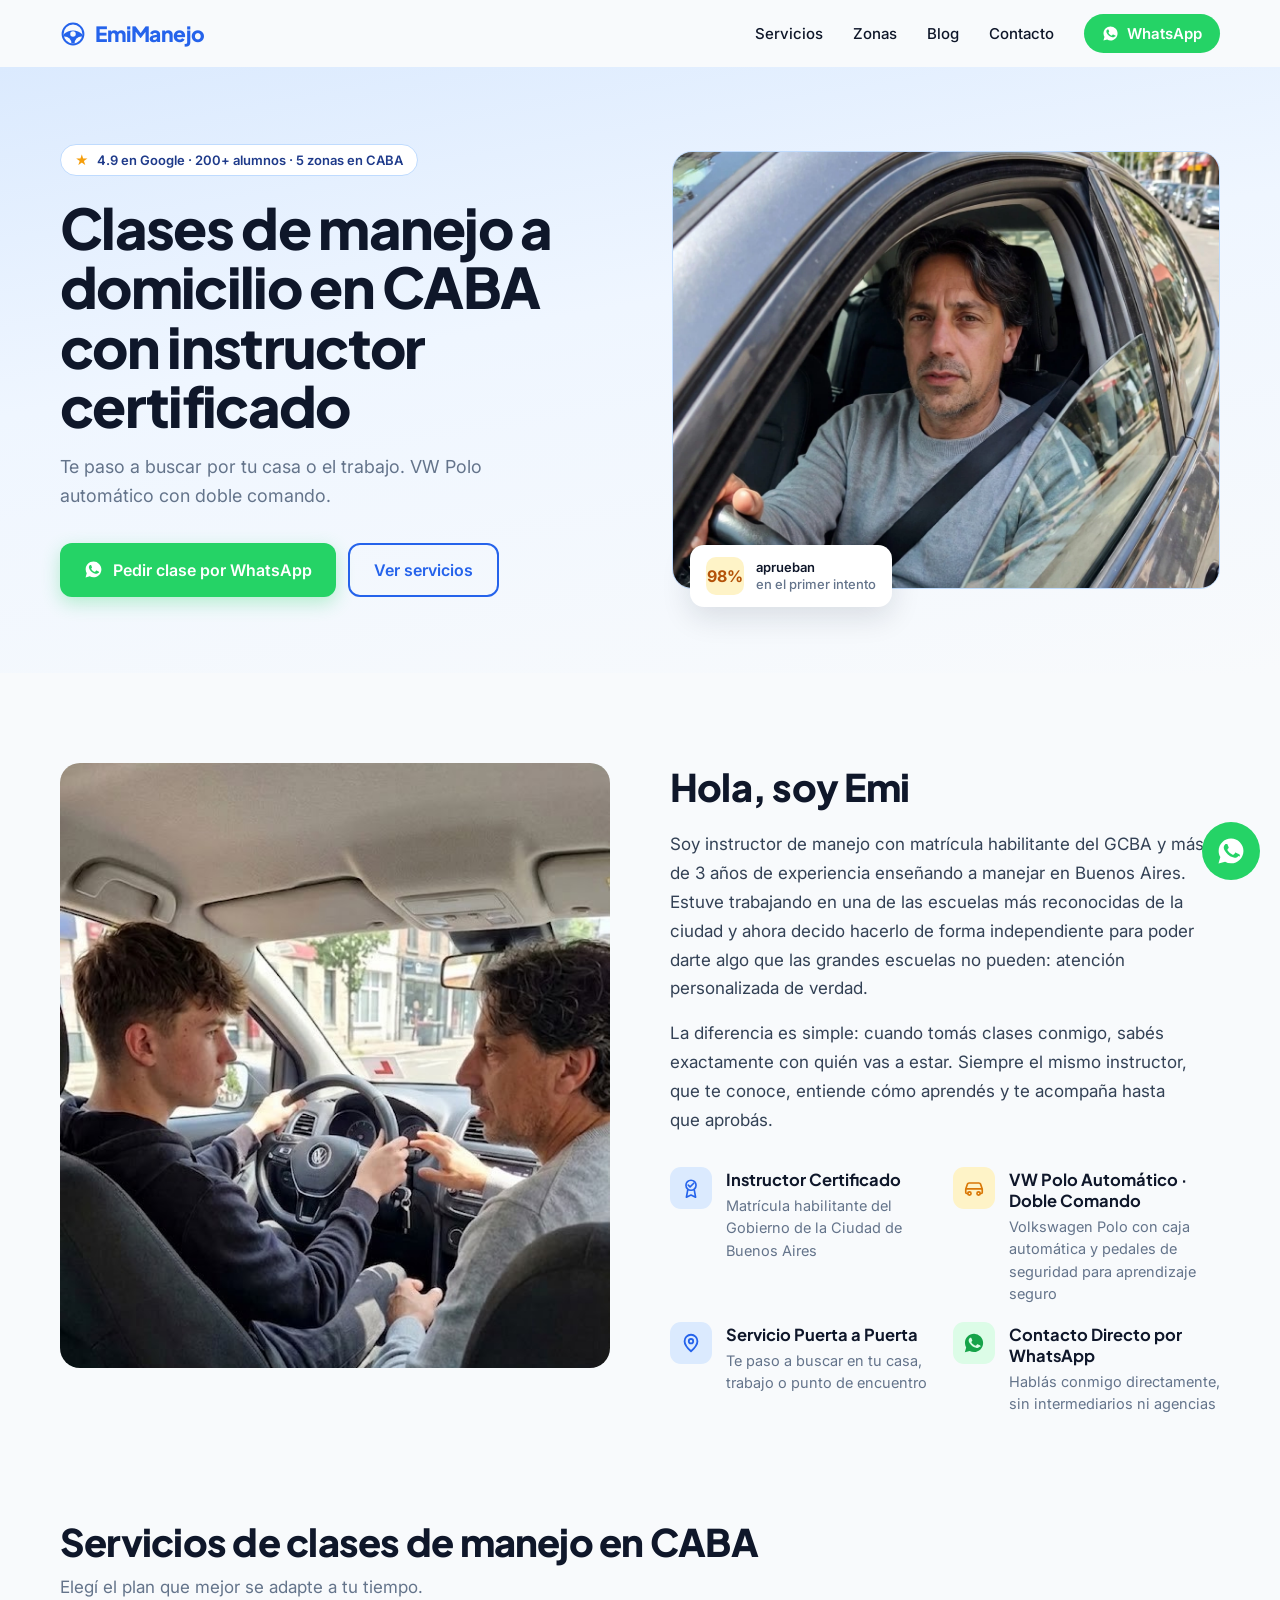
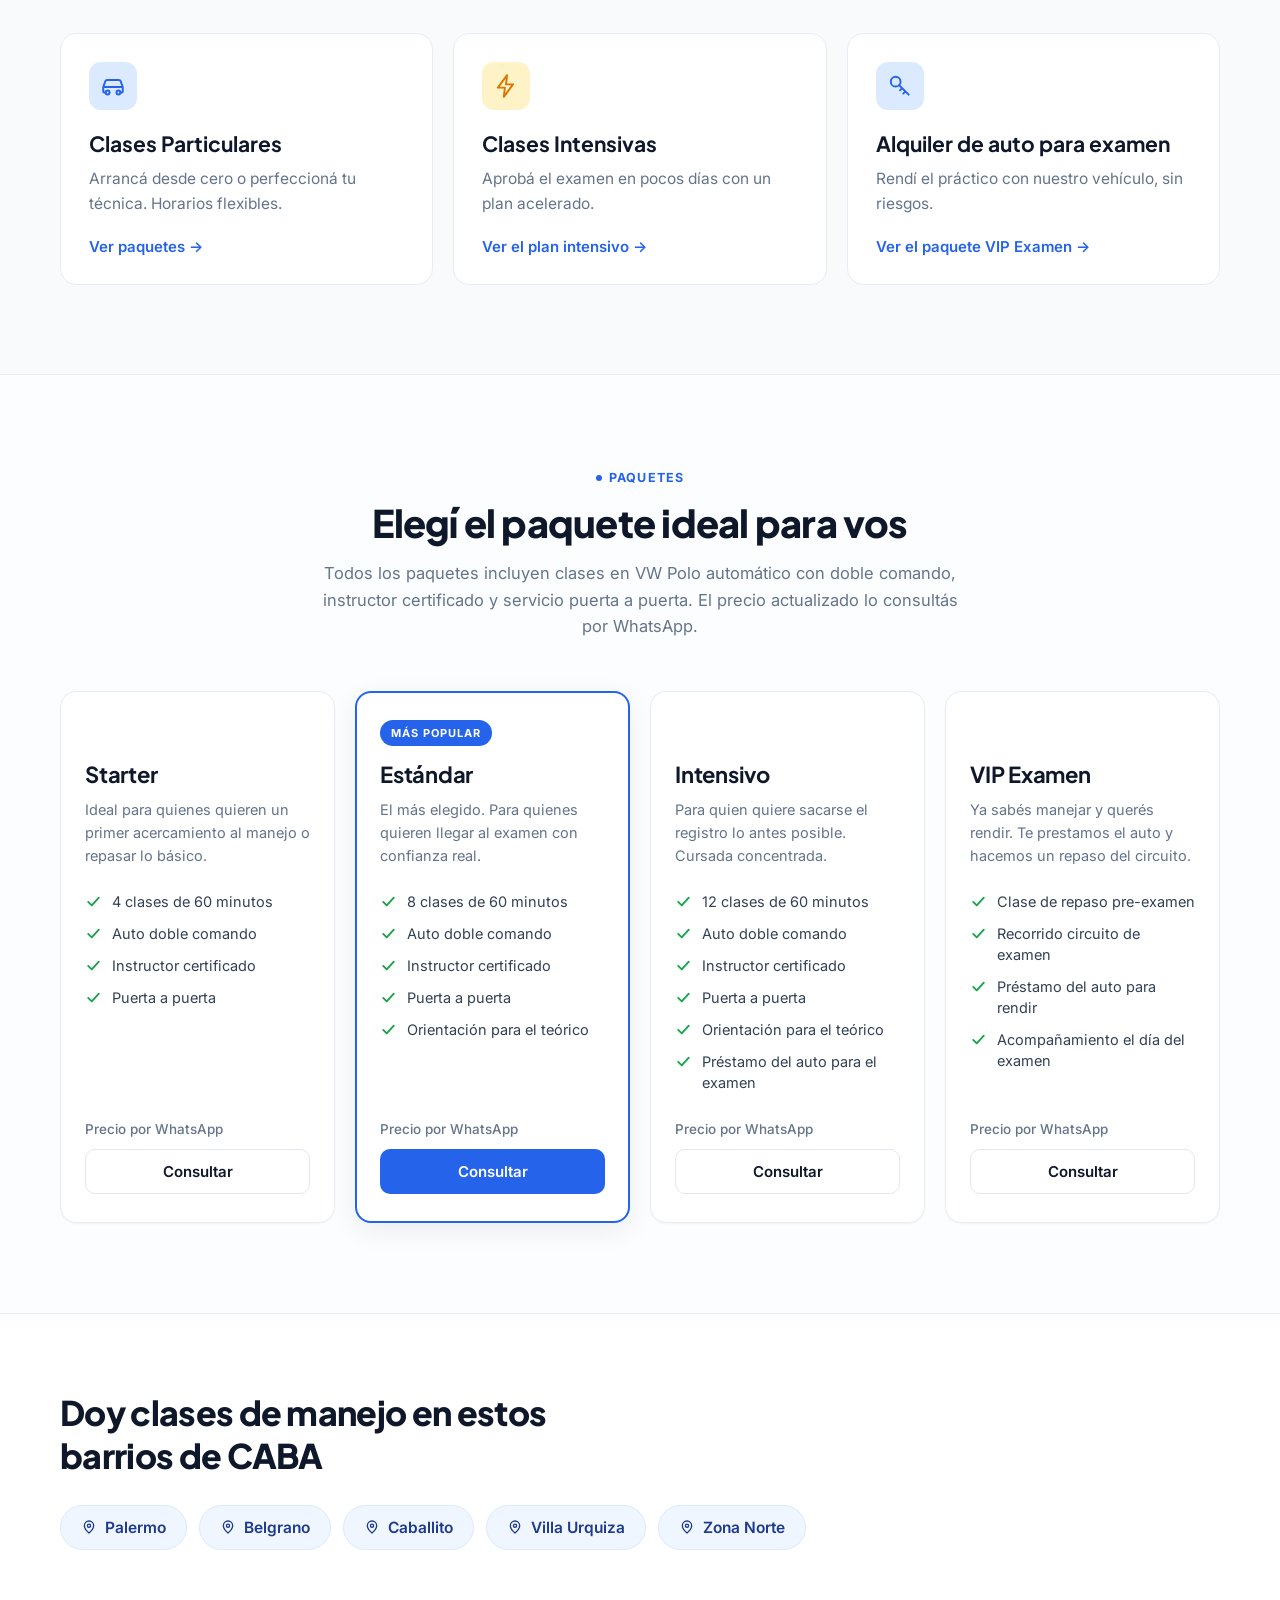
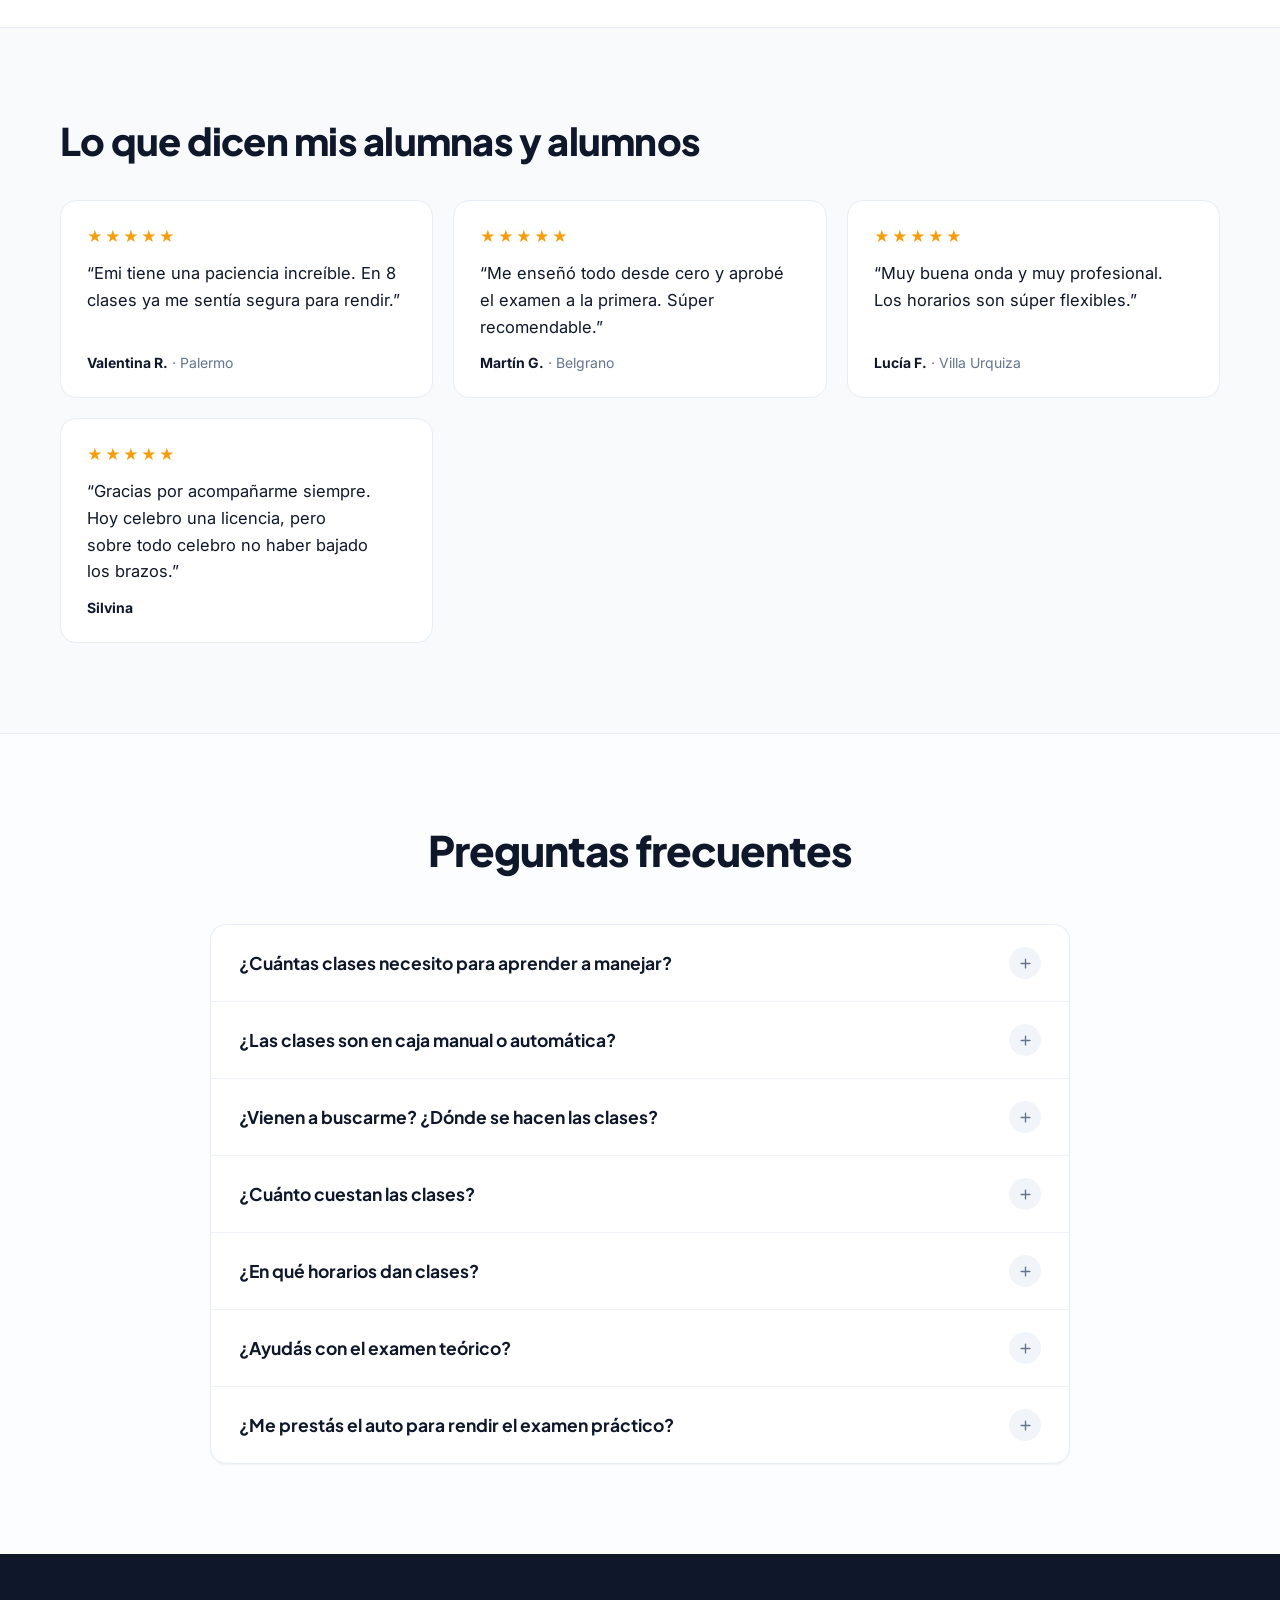
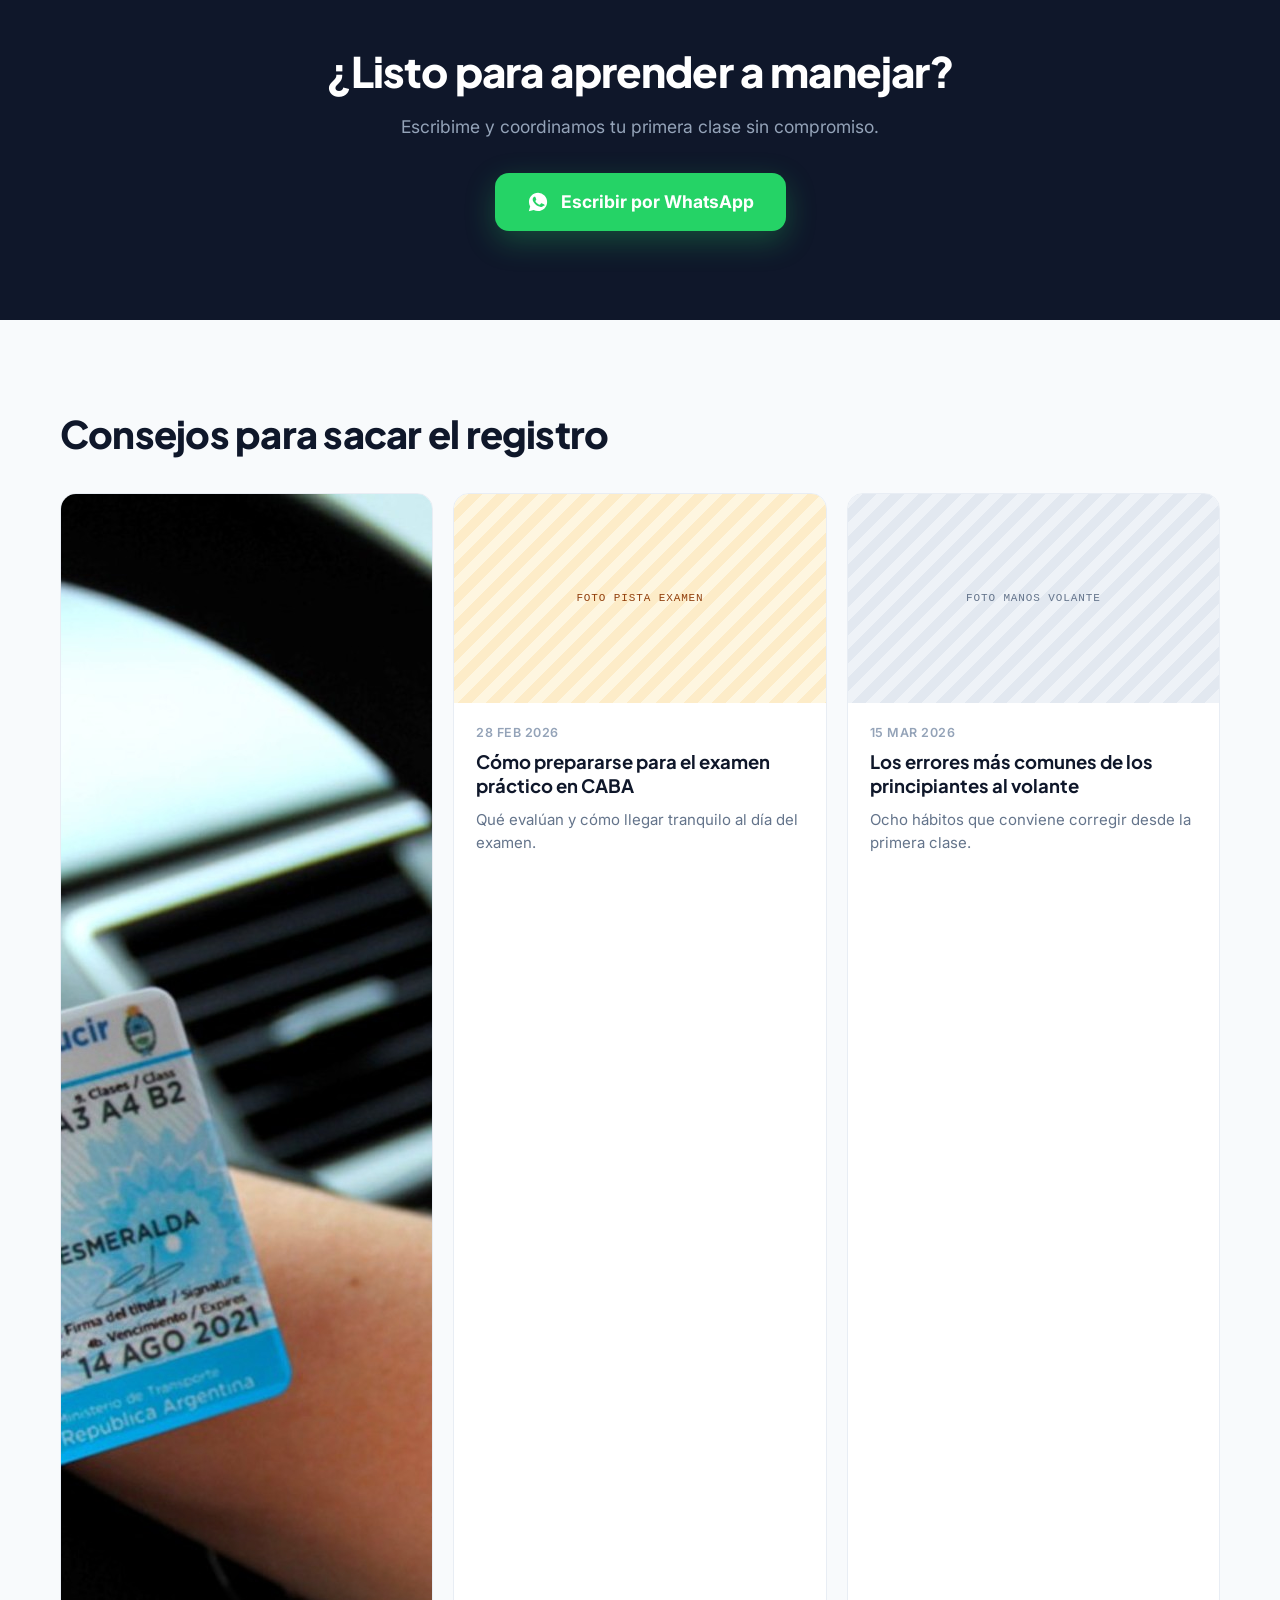
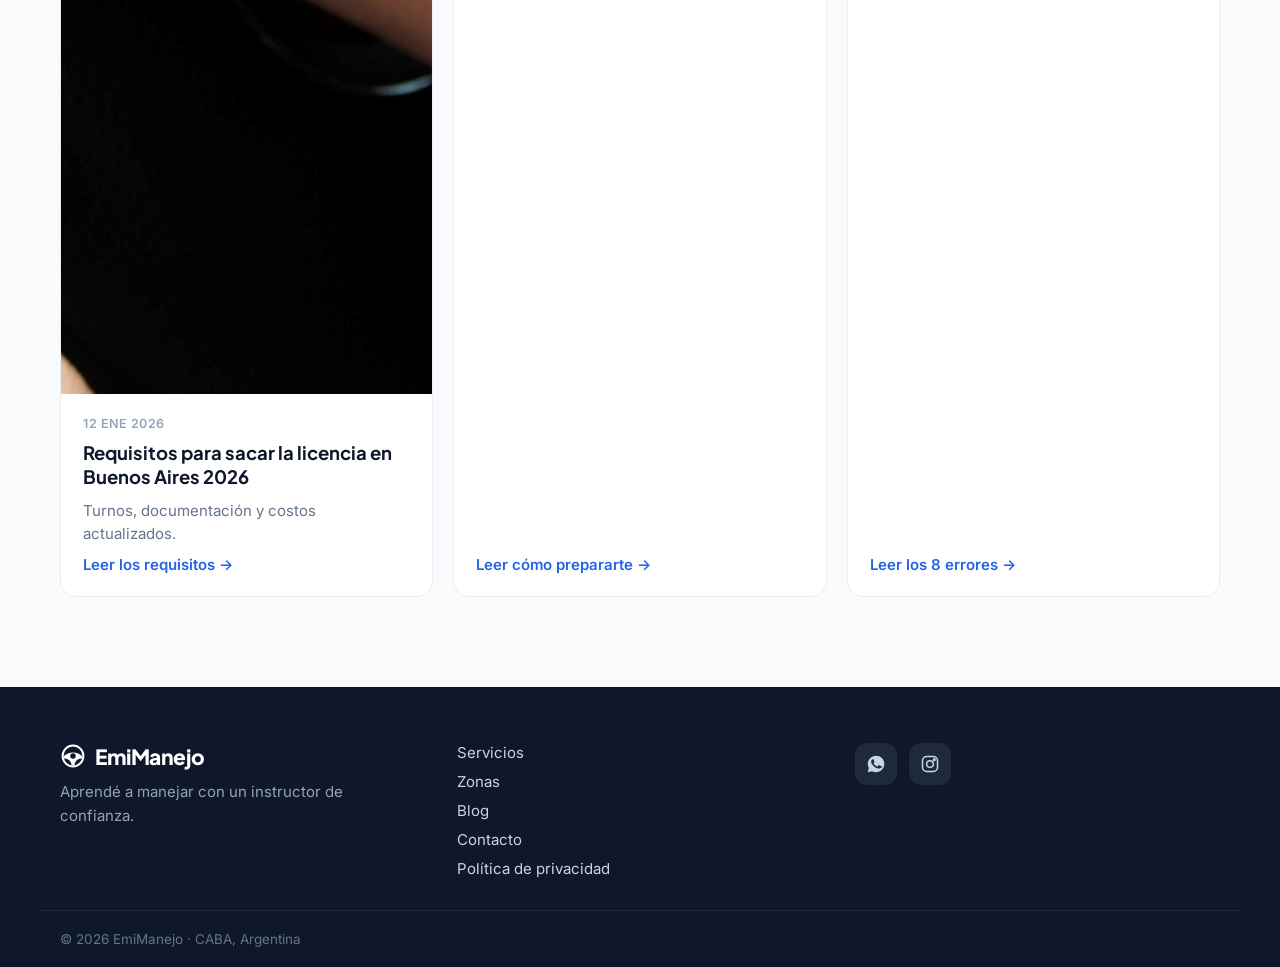
==== commit 379a05e8: "Agrega la foto de la licencia a la nota de requisitos Reemplaza el placeholder .ph--blue por la foto" ====
--- a/index.html
+++ b/index.html
@@ -9,9 +9,11 @@
   ------------------------------------------------------------------
   PLACEHOLDERS A REEMPLAZAR ANTES DE PUBLICAR:
   · Número de WhatsApp 5491100000000 — aparece 11 veces (10 links + JSON-LD telephone).
-  · 3 imágenes: placeholders CSS (.ph) — las 3 de blog.
-    Fotos reales ya cargadas: hero (/images/emi-instructor-auto.webp)
-    y "Hola, soy Emi" (/images/emi-clase-alumno.jpg).
+  · 2 imágenes: placeholders CSS (.ph) — las de "examen práctico" y
+    "errores comunes" del blog.
+    Fotos reales ya cargadas: hero (/images/emi-instructor-auto.webp),
+    "Hola, soy Emi" (/images/emi-clase-alumno.jpg) y la nota de requisitos
+    (/images/licencia-nacional-conducir.jpg, en la card y en la subpágina).
     Al reemplazar por <img>, usar el aria-label actual como base del alt.
   · Instagram: verificar el handle @emimanejo (va en sameAs del JSON-LD).
   · DOMINIO: canonical, OG y JSON-LD apuntan a emanejo.com.ar (sin "i").
@@ -557,9 +559,9 @@
     <h2 class="h2">Consejos para sacar el registro</h2>
     <div class="cards-3">
       <article class="post card--hover">
-        <div class="ph ph--post ph--blue" role="img" aria-label="Trámite de licencia de conducir en una oficina pública de Buenos Aires">
-          <span class="ph__label ph__label--sm">foto trámite licencia</span>
-        </div>
+        <img class="post__img" src="/images/licencia-nacional-conducir.jpg" width="2000" height="1500"
+             alt="Licencia Nacional de Conducir argentina sostenida en la mano por una persona al volante de su auto"
+             loading="lazy" decoding="async">
         <div class="post__body">
           <time class="post__date" datetime="2026-01-12">12 ene 2026</time>
           <h3 class="post__title">Requisitos para sacar la licencia en Buenos Aires 2026</h3>
--- a/styles.css
+++ b/styles.css
@@ -318,6 +318,15 @@
 .ph--hero  { aspect-ratio: 4 / 3.2; border: 1px solid var(--blue-200); }
 .ph--about { aspect-ratio: 4 / 4.4; background: repeating-linear-gradient(135deg, #EEF2F7 0 10px, #E2E8F0 10px 20px); }
 .ph--post  { aspect-ratio: 16 / 9; border-radius: 0; padding: 12px; }
+
+/* Fotos reales que reemplazan a los .ph: mismo encuadre 16/9 que el
+   placeholder, así el layout no se mueve al cambiar uno por otro. */
+.post__img {
+  display: block;
+  width: 100%;
+  aspect-ratio: 16 / 9;
+  object-fit: cover;
+}
 
 .ph--blue  { background: repeating-linear-gradient(135deg, #E8F1FF 0 10px, #DDEAFE 10px 20px); }
 .ph--amber { background: repeating-linear-gradient(135deg, #FEF6E0 0 10px, #FDECC8 10px 20px); }
@@ -1097,6 +1106,13 @@
   padding: 0 var(--gutter);
 }
 .article__hero .ph { aspect-ratio: 16 / 9; }
+.article__img {
+  display: block;
+  width: 100%;
+  aspect-ratio: 16 / 9;
+  object-fit: cover;
+  border-radius: 20px;
+}
 
 .article__body {
   max-width: 820px;
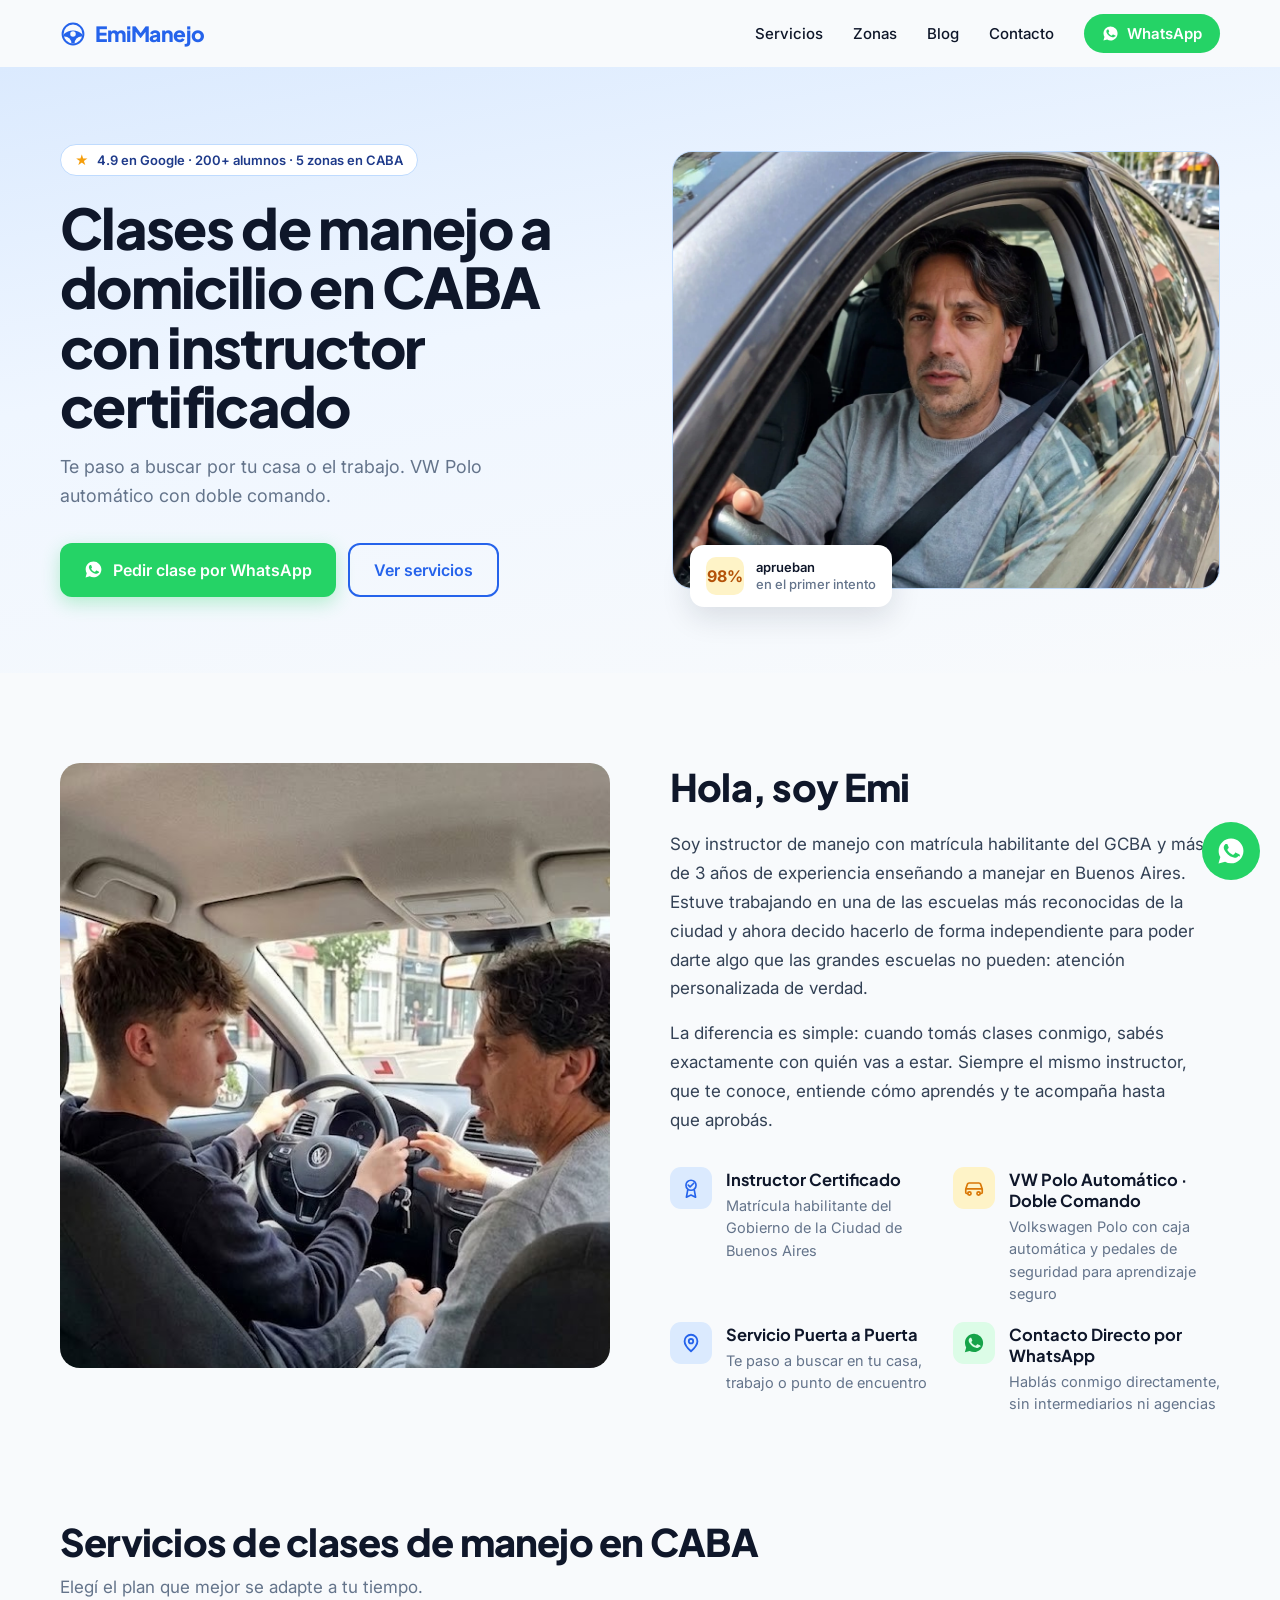
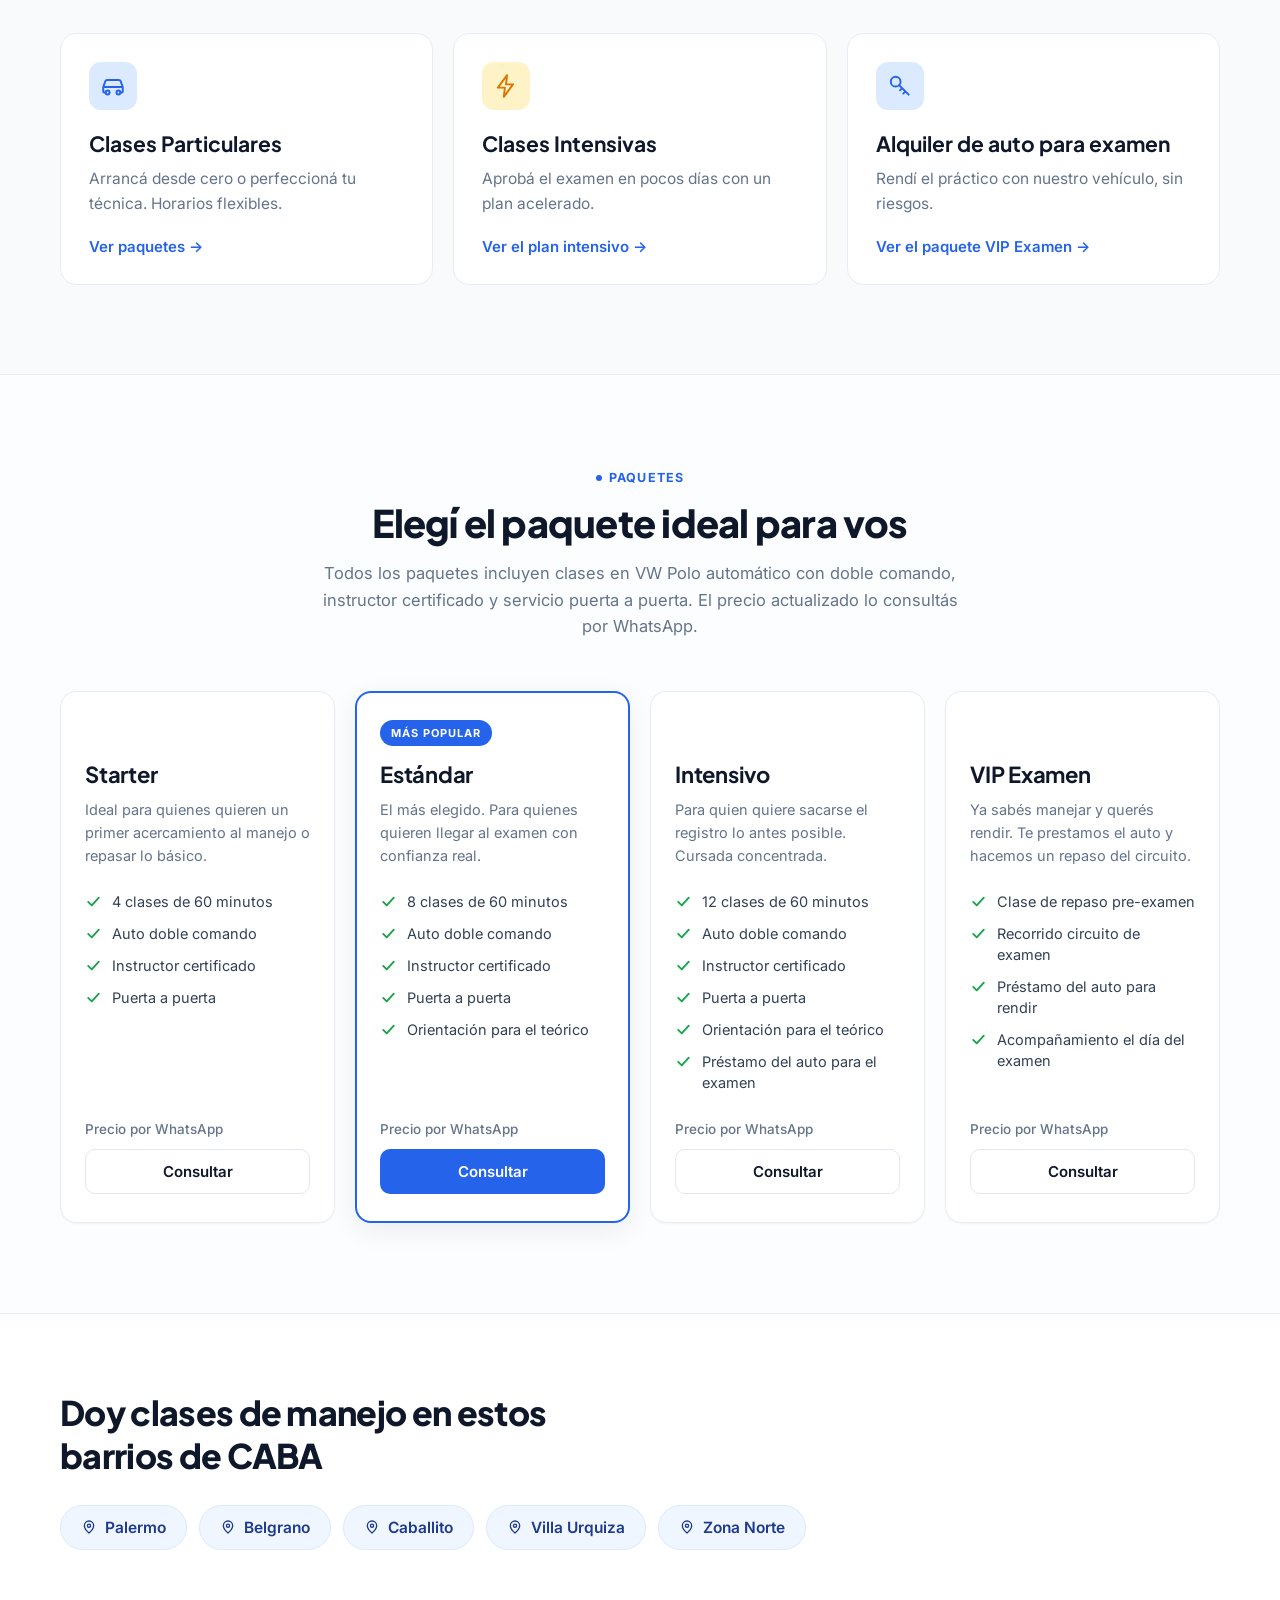
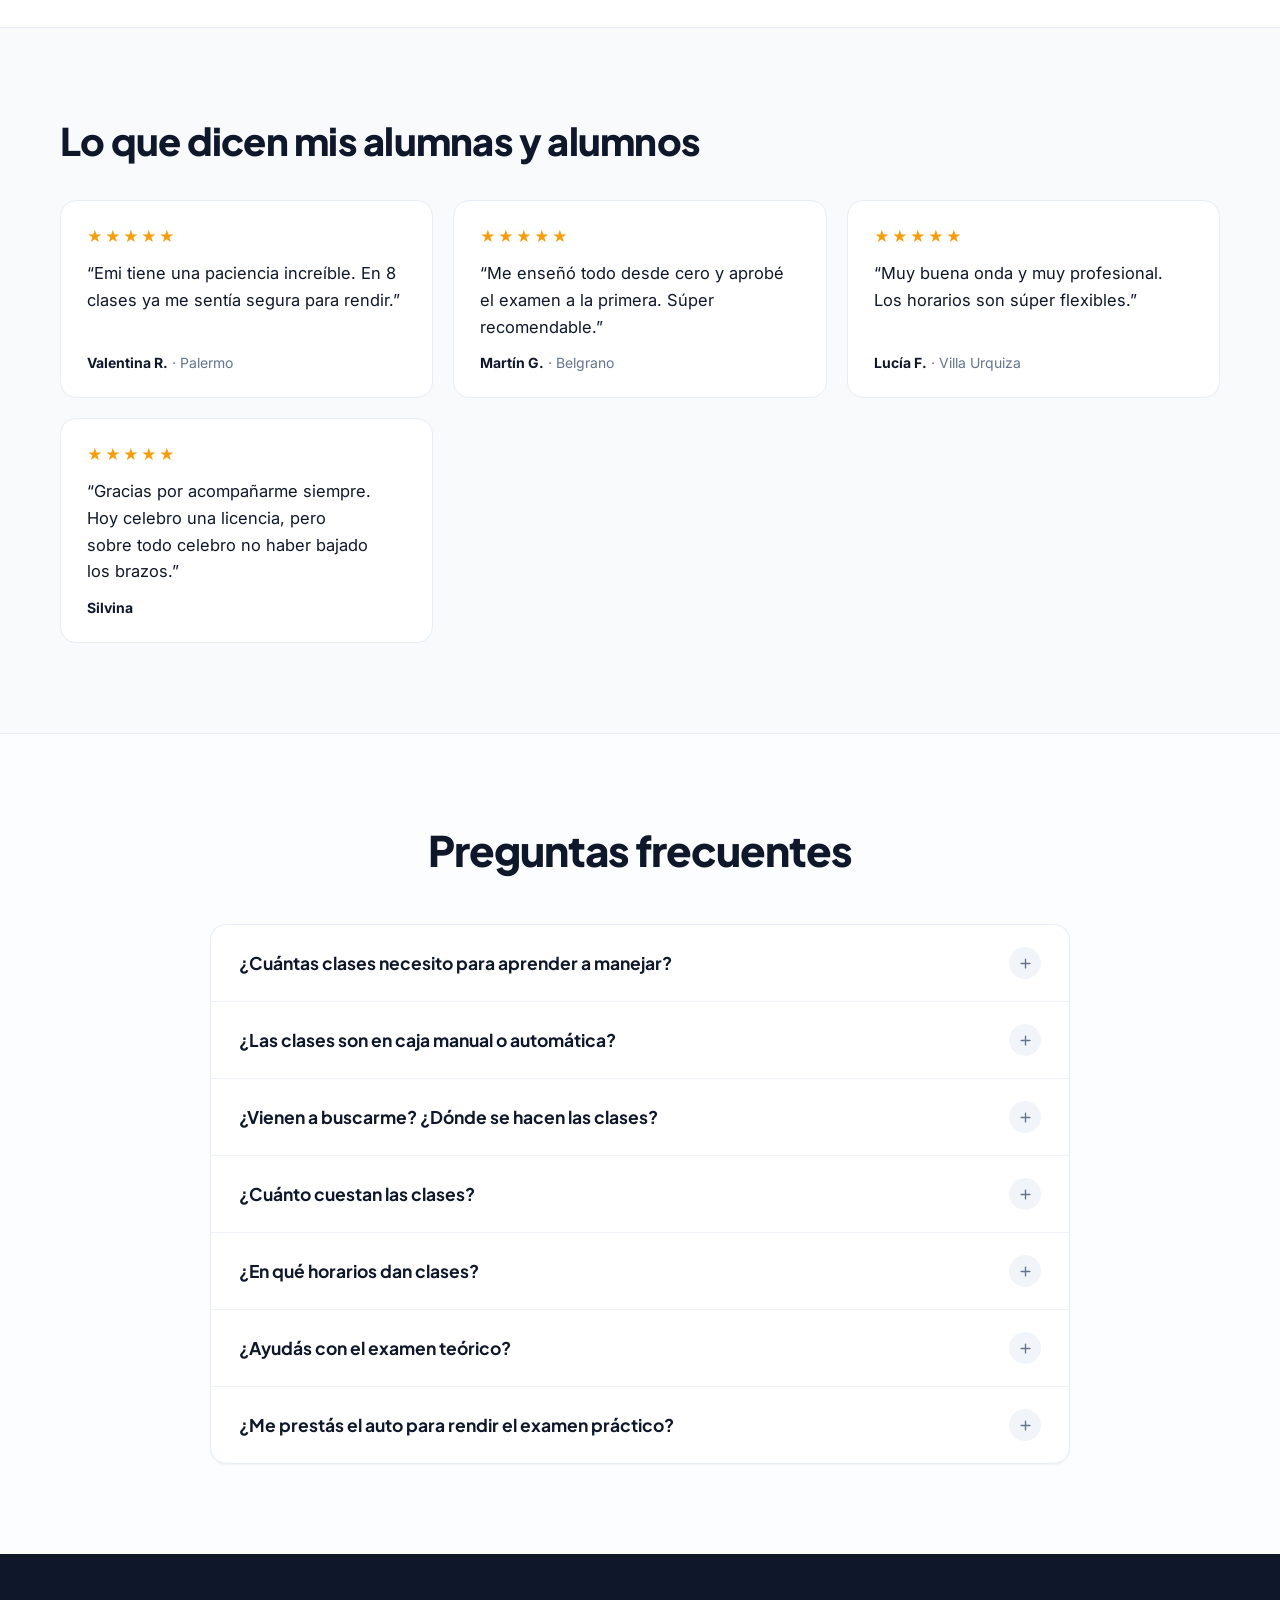
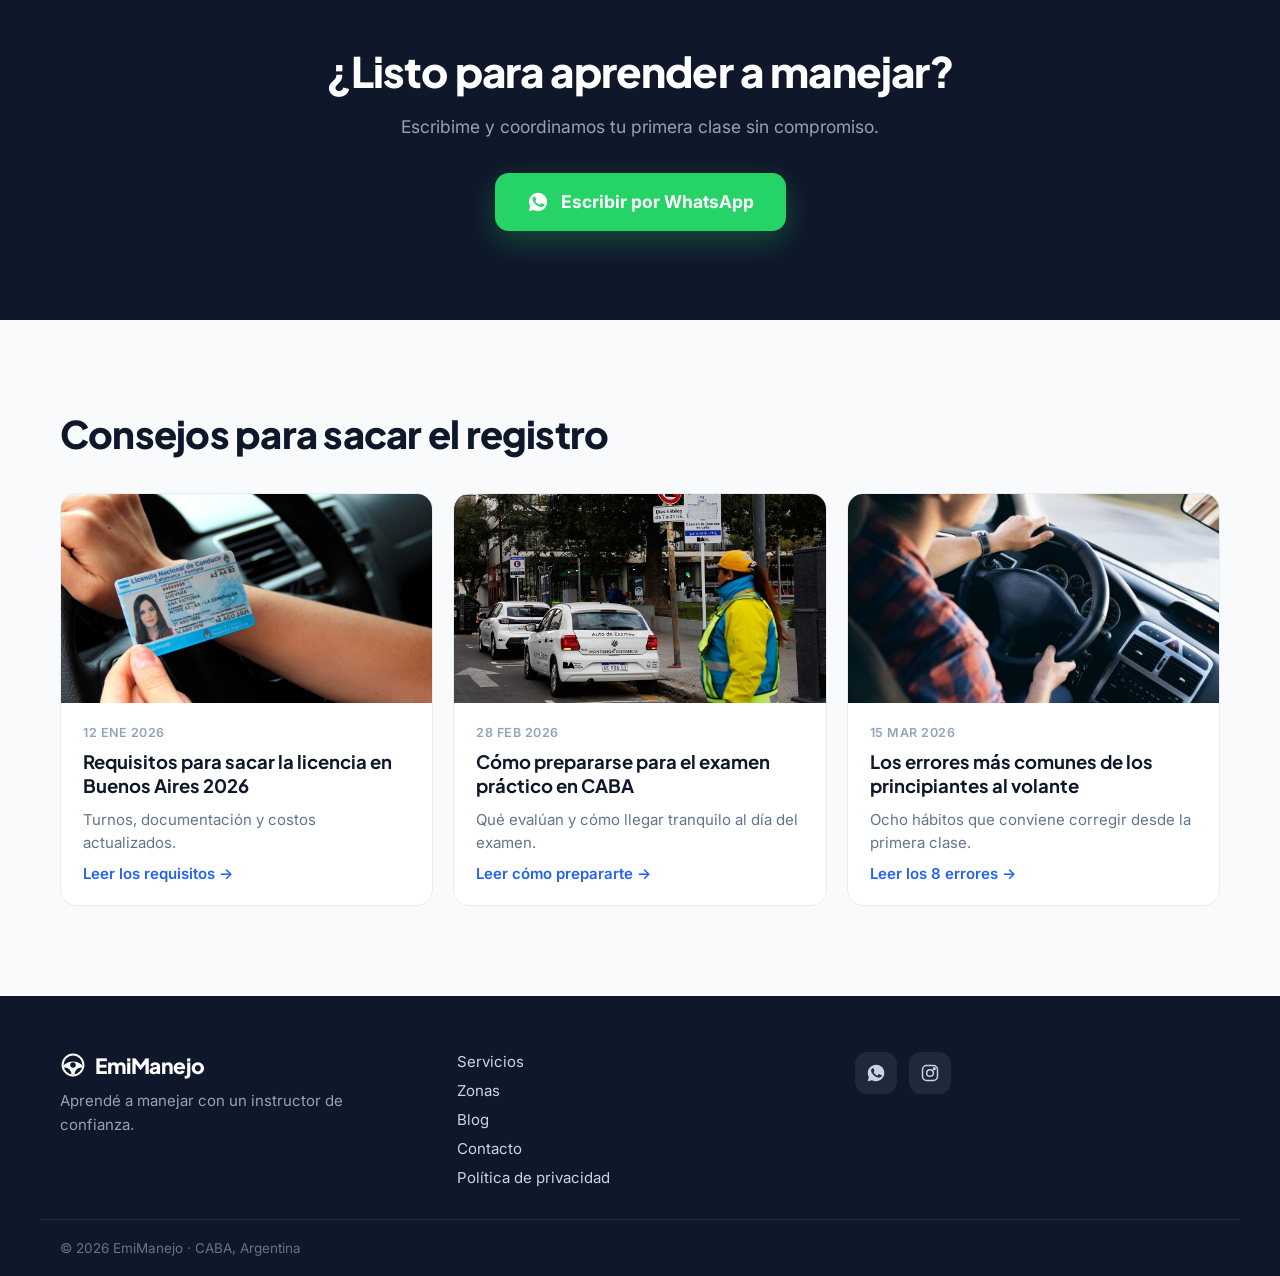
==== commit 8dc8e4d0: "Agrega las fotos de examen práctico y errores comunes Reemplaza los 8 placeholders .ph que quedaban:" ====
--- a/index.html
+++ b/index.html
@@ -9,11 +9,8 @@
   ------------------------------------------------------------------
   PLACEHOLDERS A REEMPLAZAR ANTES DE PUBLICAR:
   · Número de WhatsApp 5491100000000 — aparece 11 veces (10 links + JSON-LD telephone).
-  · 2 imágenes: placeholders CSS (.ph) — las de "examen práctico" y
-    "errores comunes" del blog.
-    Fotos reales ya cargadas: hero (/images/emi-instructor-auto.webp),
-    "Hola, soy Emi" (/images/emi-clase-alumno.jpg) y la nota de requisitos
-    (/images/licencia-nacional-conducir.jpg, en la card y en la subpágina).
+  · Imágenes: ya no quedan placeholders, las 5 fotos son reales.
+    Las clases .ph / .ph--* de styles.css quedaron sin uso.
     Al reemplazar por <img>, usar el aria-label actual como base del alt.
   · Instagram: verificar el handle @emimanejo (va en sameAs del JSON-LD).
   · DOMINIO: canonical, OG y JSON-LD apuntan a emanejo.com.ar (sin "i").
@@ -570,9 +567,9 @@
         </div>
       </article>
       <article class="post card--hover">
-        <div class="ph ph--post ph--amber" role="img" aria-label="Pista de examen práctico con conos en CABA">
-          <span class="ph__label ph__label--sm">foto pista examen</span>
-        </div>
+        <img class="post__img" src="/images/pista-auto-examen.jpg" width="1200" height="740"
+             alt="Autos de examen del Gobierno de la Ciudad en el circuito de examen de licencias en la vía pública de CABA"
+             loading="lazy" decoding="async">
         <div class="post__body">
           <time class="post__date" datetime="2026-02-28">28 feb 2026</time>
           <h3 class="post__title">Cómo prepararse para el examen práctico en CABA</h3>
@@ -581,9 +578,9 @@
         </div>
       </article>
       <article class="post card--hover">
-        <div class="ph ph--post ph--slate" role="img" aria-label="Manos de una persona principiante sobre el volante">
-          <span class="ph__label ph__label--sm">foto manos volante</span>
-        </div>
+        <img class="post__img" src="/images/errores-comunes.jpg" width="480" height="270"
+             alt="Persona principiante manejando con las dos manos sobre el volante de su auto"
+             loading="lazy" decoding="async">
         <div class="post__body">
           <time class="post__date" datetime="2026-03-15">15 mar 2026</time>
           <h3 class="post__title">Los errores más comunes de los principiantes al volante</h3>
--- a/styles.css
+++ b/styles.css
@@ -324,6 +324,7 @@
 .post__img {
   display: block;
   width: 100%;
+  height: auto;          /* sin esto gana el height="" del <img> y muere el aspect-ratio */
   aspect-ratio: 16 / 9;
   object-fit: cover;
 }
@@ -1109,6 +1110,7 @@
 .article__img {
   display: block;
   width: 100%;
+  height: auto;          /* sin esto gana el height="" del <img> y muere el aspect-ratio */
   aspect-ratio: 16 / 9;
   object-fit: cover;
   border-radius: 20px;
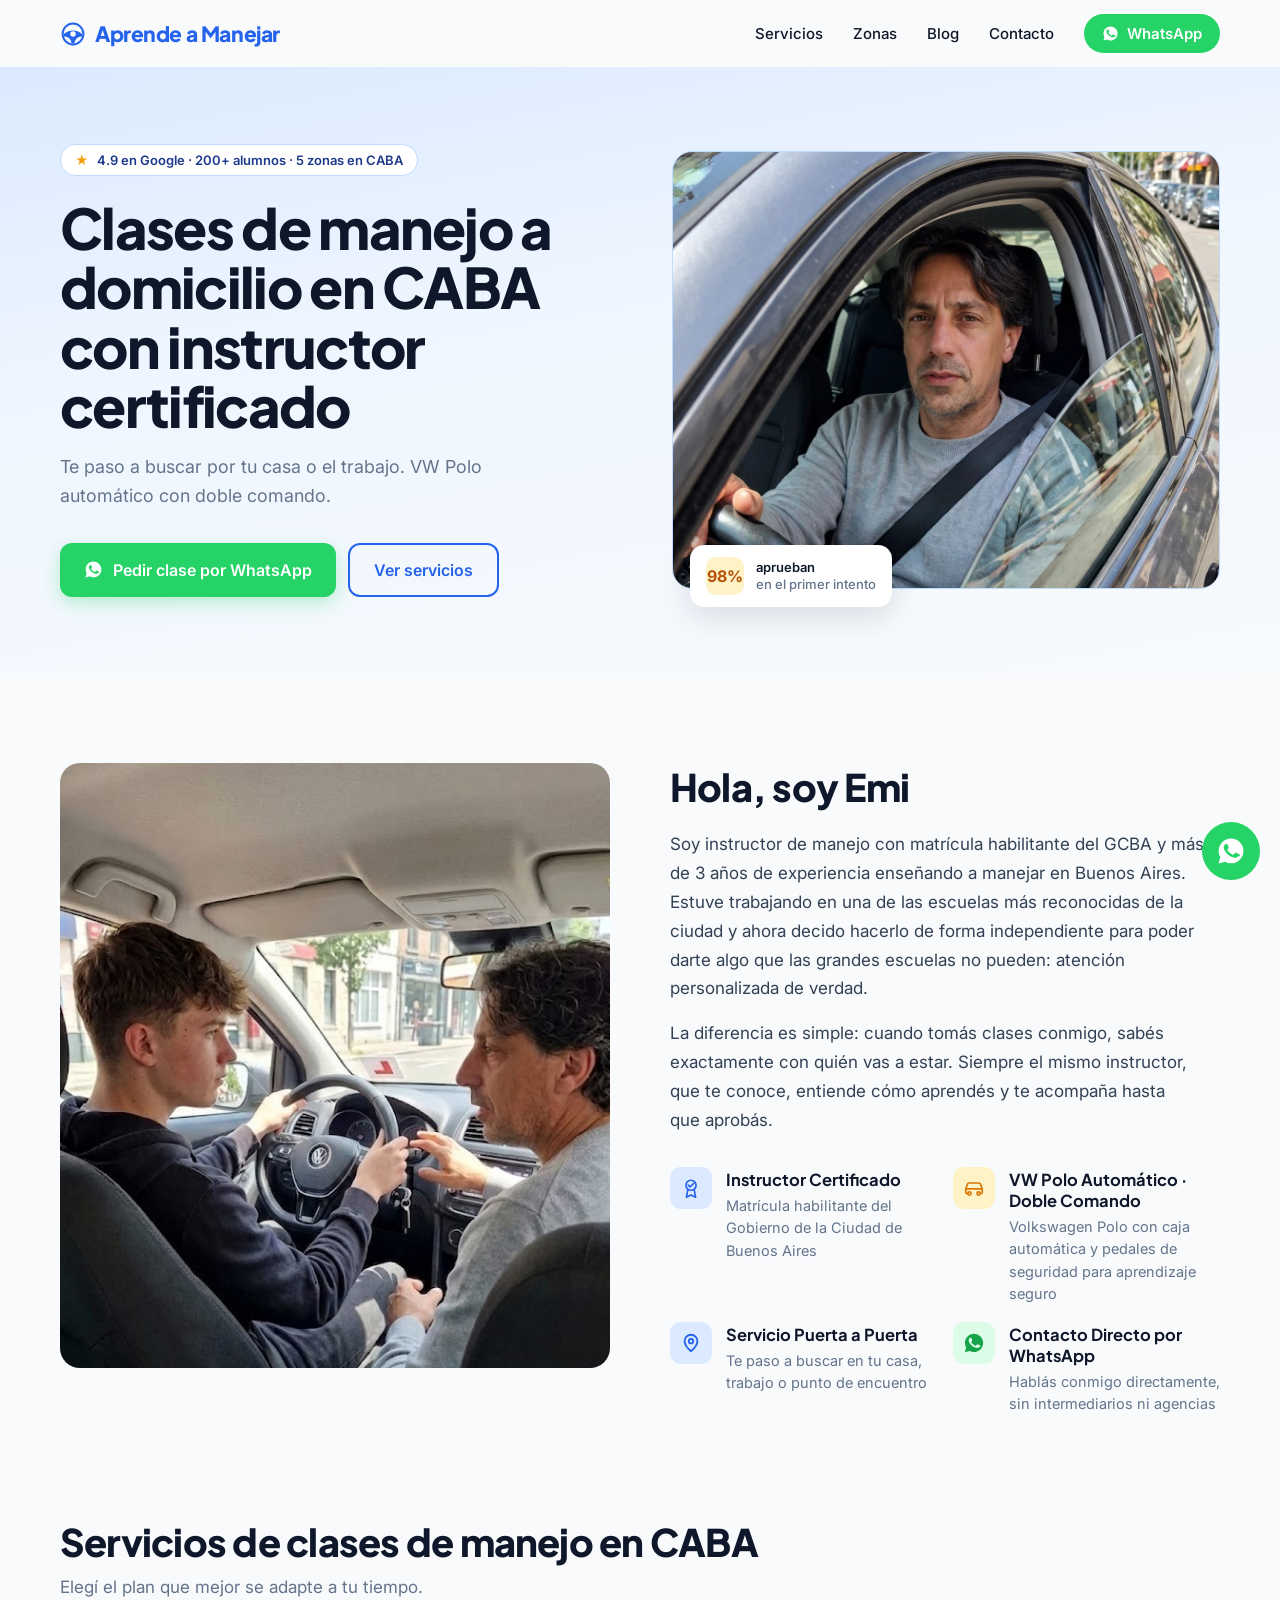
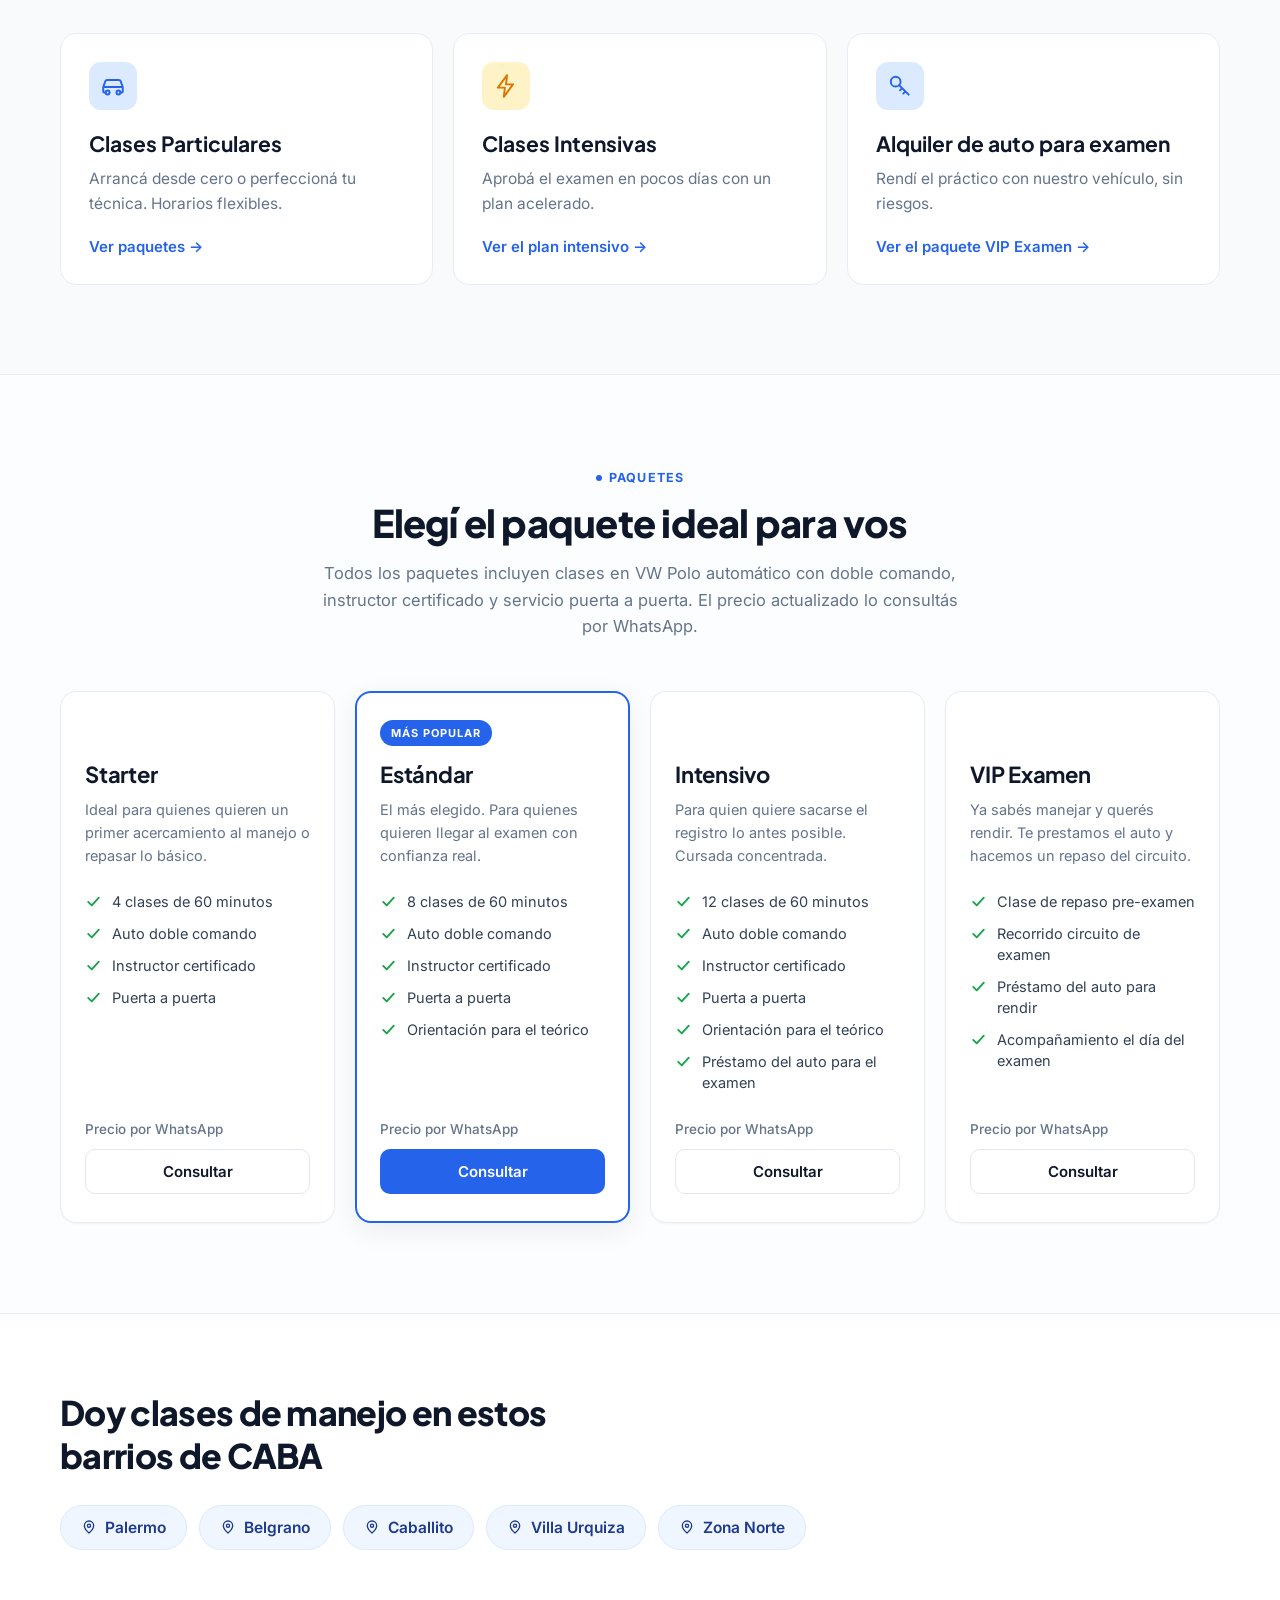
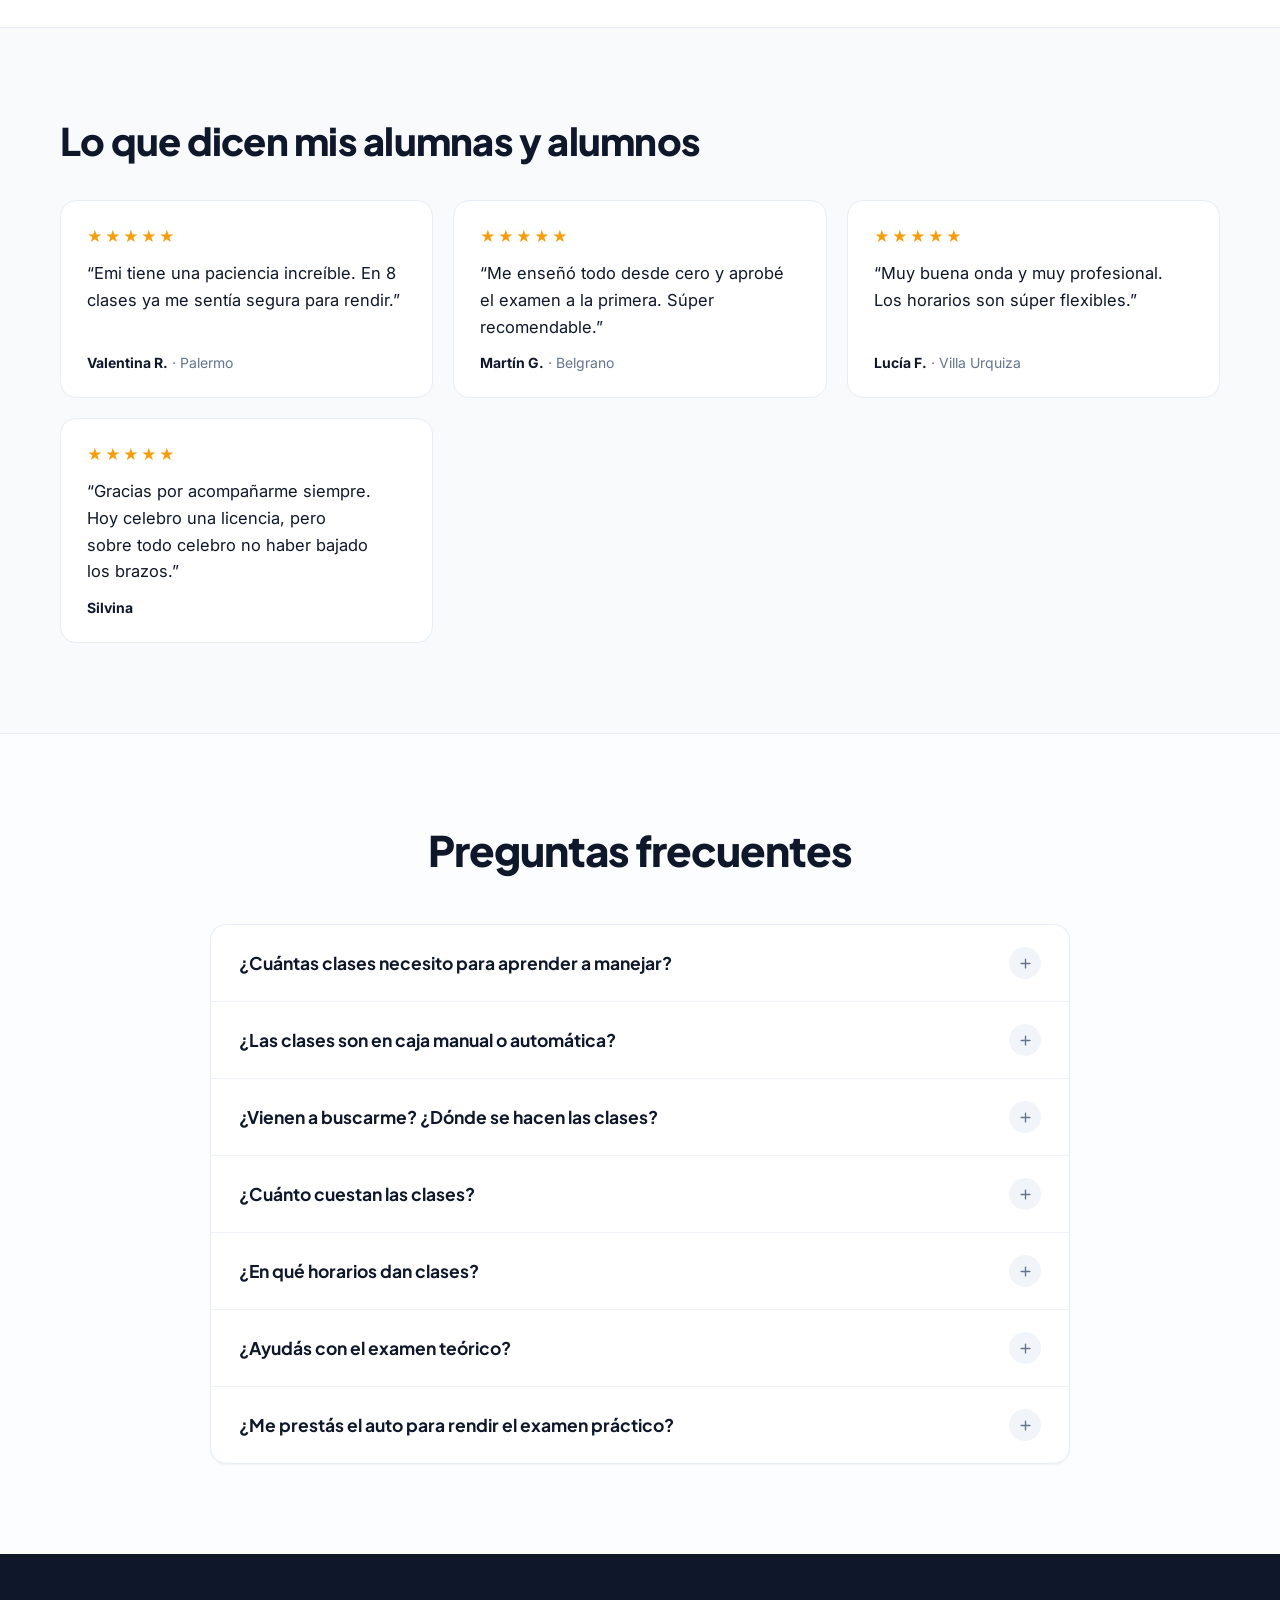
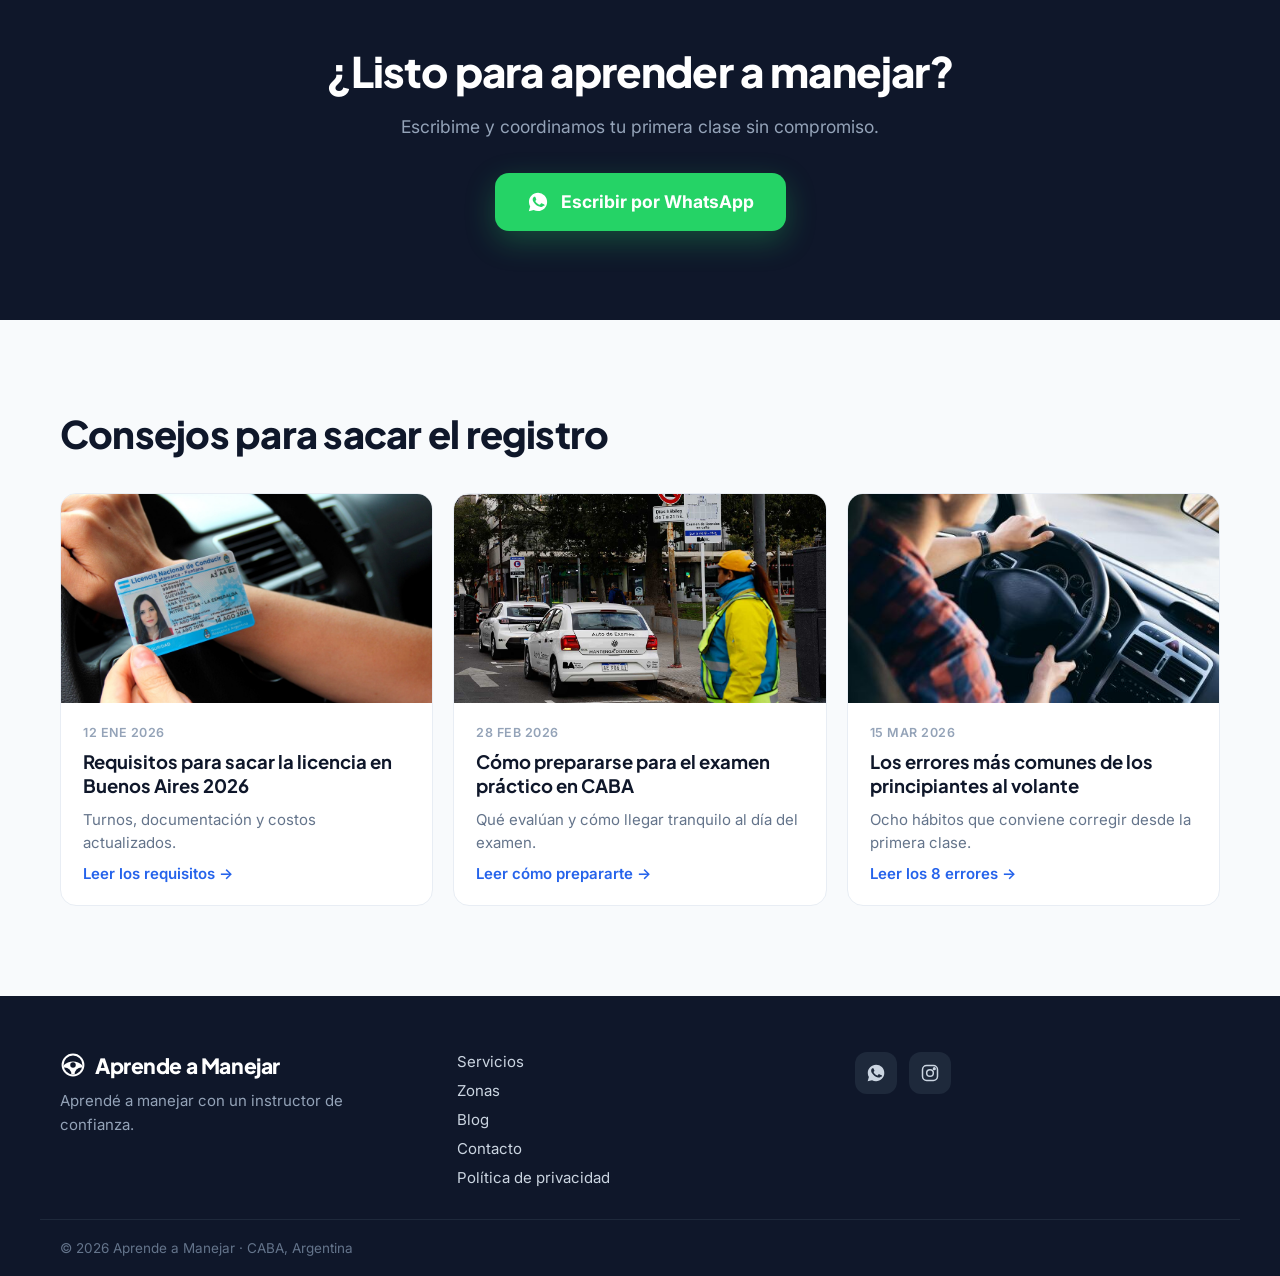
==== commit db732a61: "Rebrand a Aprende a Manejar y número de WhatsApp real WhatsApp: +54 11 6122-8032 reemplaza al placeh" ====
--- a/index.html
+++ b/index.html
@@ -5,17 +5,20 @@
 <meta name="viewport" content="width=device-width, initial-scale=1">
 
 <!--
-  EmiManejo — landing page
+  Aprende a Manejar — landing page
   ------------------------------------------------------------------
-  PLACEHOLDERS A REEMPLAZAR ANTES DE PUBLICAR:
-  · Número de WhatsApp 5491100000000 — aparece 11 veces (10 links + JSON-LD telephone).
-  · Imágenes: ya no quedan placeholders, las 5 fotos son reales.
-    Las clases .ph / .ph--* de styles.css quedaron sin uso.
-    Al reemplazar por <img>, usar el aria-label actual como base del alt.
+  RESUELTO:
+  · WhatsApp: +54 11 6122-8032 (5491161228032) en los 25 links y en el
+    telephone del JSON-LD.
+  · Imágenes: las 5 son reales, no quedan placeholders. Las clases
+    .ph / .ph--* de styles.css quedaron sin uso y se pueden borrar.
+  · Marca y dominio: "Aprende a Manejar" sobre aprendeamanejar.ar.
+
+  PENDIENTE ANTES DE PUBLICAR:
+  · DOMINIO: aprendeamanejar.ar tiene que estar registrado y apuntando a
+    Vercel. Hasta entonces el canonical apunta a un dominio que no responde.
   · Instagram: verificar el handle @emimanejo (va en sameAs del JSON-LD).
-  · DOMINIO: canonical, OG y JSON-LD apuntan a emanejo.com.ar (sin "i").
-    Verificar contra el dominio real antes de publicar — si es emimanejo.com.ar
-    hay que corregir 17 referencias + robots.txt + sitemap.xml.
+    Quedó con la marca vieja a propósito, es una cuenta real.
   · /politica-de-privacidad sigue linkeada en el footer y no existe: es el
     único 404 que queda. Las rutas /servicios/… y /clases-de-manejo-… se
     redirigieron a anclas de esta misma página y están en Disallow del robots.txt.
@@ -24,25 +27,25 @@
   ------------------------------------------------------------------
 -->
 
-<title>Clases de Manejo a Domicilio en CABA | EmiManejo</title>
+<title>Clases de Manejo a Domicilio en CABA | Aprende a Manejar</title>
 <meta name="description" content="Clases de manejo a domicilio en Palermo, Belgrano y toda CABA. Instructor certificado, VW Polo automático. Pedí tu clase por WhatsApp.">
 <meta name="keywords" content="clases de manejo a domicilio CABA, instructor de manejo particular Buenos Aires, clases de manejo auto automático, aprender a manejar CABA">
-<link rel="canonical" href="https://emanejo.com.ar/">
-<meta name="author" content="EmiManejo">
+<link rel="canonical" href="https://aprendeamanejar.ar/">
+<meta name="author" content="Aprende a Manejar">
 <meta name="geo.region" content="AR-C">
 <meta name="geo.placename" content="Ciudad Autónoma de Buenos Aires">
-<meta property="og:site_name" content="EmiManejo">
-<meta property="og:title" content="Clases de manejo a domicilio en CABA — EmiManejo">
+<meta property="og:site_name" content="Aprende a Manejar">
+<meta property="og:title" content="Clases de manejo a domicilio en CABA — Aprende a Manejar">
 <meta property="og:description" content="Instructor certificado, VW Polo automático con doble comando. Te paso a buscar por Palermo, Belgrano, Caballito, Villa Urquiza y zona norte.">
 <meta property="og:type" content="website">
-<meta property="og:url" content="https://emanejo.com.ar/">
+<meta property="og:url" content="https://aprendeamanejar.ar/">
 <meta property="og:locale" content="es_AR">
-<meta property="og:image" content="https://emanejo.com.ar/images/emi-clase-alumno.jpg">
+<meta property="og:image" content="https://aprendeamanejar.ar/images/emi-clase-alumno.jpg">
 <meta property="og:image:alt" content="Emi explicándole el volante a un alumno durante una clase de manejo">
 <meta name="twitter:card" content="summary_large_image">
-<meta name="twitter:title" content="Clases de manejo a domicilio en CABA — EmiManejo">
+<meta name="twitter:title" content="Clases de manejo a domicilio en CABA — Aprende a Manejar">
 <meta name="twitter:description" content="Instructor certificado, VW Polo automático con doble comando. Palermo, Belgrano, Caballito, Villa Urquiza y zona norte.">
-<meta name="twitter:image" content="https://emanejo.com.ar/images/emi-clase-alumno.jpg">
+<meta name="twitter:image" content="https://aprendeamanejar.ar/images/emi-clase-alumno.jpg">
 <meta name="robots" content="index, follow">
 
 <link rel="preconnect" href="https://fonts.googleapis.com">
@@ -58,14 +61,14 @@
 
 <script type="application/ld+json">
 {"@context":"https://schema.org","@type":"DrivingSchool",
-"@id":"https://emanejo.com.ar/#business",
-"name":"EmiManejo",
+"@id":"https://aprendeamanejar.ar/#business",
+"name":"Aprende a Manejar",
 "description":"Clases de manejo a domicilio en CABA con instructor certificado. VW Polo automático con doble comando, servicio puerta a puerta en Palermo, Belgrano, Caballito, Villa Urquiza y zona norte.",
-"url":"https://emanejo.com.ar/",
-"image":"https://emanejo.com.ar/images/emi-clase-alumno.jpg",
-"logo":"https://emanejo.com.ar/images/emi-instructor-auto.webp",
+"url":"https://aprendeamanejar.ar/",
+"image":"https://aprendeamanejar.ar/images/emi-clase-alumno.jpg",
+"logo":"https://aprendeamanejar.ar/images/emi-instructor-auto.webp",
 "address":{"@type":"PostalAddress","addressLocality":"Buenos Aires","addressRegion":"CABA","addressCountry":"AR"},
-"telephone":"+5491100000000",
+"telephone":"+5491161228032",
 "priceRange":"$$",
 "currenciesAccepted":"ARS",
 "sameAs":["https://instagram.com/emimanejo"],
@@ -84,11 +87,11 @@
 </script>
 <script type="application/ld+json">
 {"@context":"https://schema.org","@type":"WebSite",
-"@id":"https://emanejo.com.ar/#website",
-"name":"EmiManejo",
-"url":"https://emanejo.com.ar/",
+"@id":"https://aprendeamanejar.ar/#website",
+"name":"Aprende a Manejar",
+"url":"https://aprendeamanejar.ar/",
 "inLanguage":"es-AR",
-"publisher":{"@id":"https://emanejo.com.ar/#business"}}
+"publisher":{"@id":"https://aprendeamanejar.ar/#business"}}
 </script>
 <script type="application/ld+json">
 {"@context":"https://schema.org","@type":"FAQPage","mainEntity":[
@@ -168,7 +171,7 @@
 <header class="site-header" data-header>
   <nav class="nav" aria-label="Navegación principal">
     <a class="logo" href="/">
-      <svg class="logo-mark" width="26" height="26" aria-hidden="true"><use href="#i-wheel"/></svg>EmiManejo
+      <svg class="logo-mark" width="26" height="26" aria-hidden="true"><use href="#i-wheel"/></svg>Aprende a Manejar
     </a>
 
     <div class="nav-desktop">
@@ -176,7 +179,7 @@
       <a class="nav-link" href="#zonas">Zonas</a>
       <a class="nav-link" href="#blog">Blog</a>
       <a class="nav-link" href="#contacto">Contacto</a>
-      <a class="btn-wa btn-wa--sm" href="https://wa.me/5491100000000?text=Hola%20Emi%2C%20quiero%20informaci%C3%B3n%20sobre%20las%20clases" target="_blank" rel="noopener">
+      <a class="btn-wa btn-wa--sm" href="https://wa.me/5491161228032?text=Hola%20Emi%2C%20quiero%20informaci%C3%B3n%20sobre%20las%20clases" target="_blank" rel="noopener">
         <svg width="17" height="17" aria-hidden="true"><use href="#i-wa"/></svg>WhatsApp
       </a>
     </div>
@@ -191,7 +194,7 @@
 <div class="mobile-menu" id="mobile-menu" data-menu hidden>
   <div class="mobile-menu__top">
     <span class="logo">
-      <svg class="logo-mark" width="26" height="26" aria-hidden="true"><use href="#i-wheel"/></svg>EmiManejo
+      <svg class="logo-mark" width="26" height="26" aria-hidden="true"><use href="#i-wheel"/></svg>Aprende a Manejar
     </span>
     <button class="icon-btn" type="button" aria-label="Cerrar menú" data-menu-close>
       <svg width="22" height="22" aria-hidden="true"><use href="#i-close"/></svg>
@@ -203,7 +206,7 @@
     <a href="#blog" data-menu-link>Blog</a>
     <a href="#contacto" data-menu-link>Contacto</a>
   </div>
-  <a class="btn-wa btn-wa--block" href="https://wa.me/5491100000000?text=Hola%20Emi%2C%20quiero%20informaci%C3%B3n%20sobre%20las%20clases" target="_blank" rel="noopener">
+  <a class="btn-wa btn-wa--block" href="https://wa.me/5491161228032?text=Hola%20Emi%2C%20quiero%20informaci%C3%B3n%20sobre%20las%20clases" target="_blank" rel="noopener">
     <svg width="20" height="20" aria-hidden="true"><use href="#i-wa"/></svg>Pedir clase por WhatsApp
   </a>
 </div>
@@ -218,7 +221,7 @@
         <h1 class="hero__title">Clases de manejo a domicilio en CABA con instructor certificado</h1>
         <p class="hero__sub">Te paso a buscar por tu casa o el trabajo. VW Polo automático con doble comando.</p>
         <div class="hero__actions">
-          <a class="btn-wa btn-wa--md" href="https://wa.me/5491100000000?text=Hola%20Emi%2C%20quiero%20informaci%C3%B3n%20sobre%20las%20clases" target="_blank" rel="noopener">
+          <a class="btn-wa btn-wa--md" href="https://wa.me/5491161228032?text=Hola%20Emi%2C%20quiero%20informaci%C3%B3n%20sobre%20las%20clases" target="_blank" rel="noopener">
             <svg width="19" height="19" aria-hidden="true"><use href="#i-wa"/></svg>Pedir clase por WhatsApp
           </a>
           <a class="btn-outline" href="#servicios">Ver servicios</a>
@@ -331,7 +334,7 @@
           </ul>
           <div class="pkg__foot">
             <span class="pkg__price">Precio por WhatsApp</span>
-            <a class="btn-pkg" href="https://wa.me/5491100000000?text=Hola%20Emi%2C%20quiero%20informaci%C3%B3n%20sobre%20el%20paquete%20Starter" target="_blank" rel="noopener">Consultar</a>
+            <a class="btn-pkg" href="https://wa.me/5491161228032?text=Hola%20Emi%2C%20quiero%20informaci%C3%B3n%20sobre%20el%20paquete%20Starter" target="_blank" rel="noopener">Consultar</a>
           </div>
         </article>
 
@@ -348,7 +351,7 @@
           </ul>
           <div class="pkg__foot">
             <span class="pkg__price">Precio por WhatsApp</span>
-            <a class="btn-pkg btn-pkg--accent" href="https://wa.me/5491100000000?text=Hola%20Emi%2C%20quiero%20informaci%C3%B3n%20sobre%20el%20paquete%20Est%C3%A1ndar" target="_blank" rel="noopener">Consultar</a>
+            <a class="btn-pkg btn-pkg--accent" href="https://wa.me/5491161228032?text=Hola%20Emi%2C%20quiero%20informaci%C3%B3n%20sobre%20el%20paquete%20Est%C3%A1ndar" target="_blank" rel="noopener">Consultar</a>
           </div>
         </article>
 
@@ -366,7 +369,7 @@
           </ul>
           <div class="pkg__foot">
             <span class="pkg__price">Precio por WhatsApp</span>
-            <a class="btn-pkg" href="https://wa.me/5491100000000?text=Hola%20Emi%2C%20quiero%20informaci%C3%B3n%20sobre%20el%20paquete%20Intensivo" target="_blank" rel="noopener">Consultar</a>
+            <a class="btn-pkg" href="https://wa.me/5491161228032?text=Hola%20Emi%2C%20quiero%20informaci%C3%B3n%20sobre%20el%20paquete%20Intensivo" target="_blank" rel="noopener">Consultar</a>
           </div>
         </article>
 
@@ -382,7 +385,7 @@
           </ul>
           <div class="pkg__foot">
             <span class="pkg__price">Precio por WhatsApp</span>
-            <a class="btn-pkg" href="https://wa.me/5491100000000?text=Hola%20Emi%2C%20quiero%20informaci%C3%B3n%20sobre%20el%20paquete%20VIP%20Examen" target="_blank" rel="noopener">Consultar</a>
+            <a class="btn-pkg" href="https://wa.me/5491161228032?text=Hola%20Emi%2C%20quiero%20informaci%C3%B3n%20sobre%20el%20paquete%20VIP%20Examen" target="_blank" rel="noopener">Consultar</a>
           </div>
         </article>
 
@@ -545,7 +548,7 @@
     <div class="cta__inner">
       <h2 class="cta__title">¿Listo para aprender a manejar?</h2>
       <p class="cta__sub">Escribime y coordinamos tu primera clase sin compromiso.</p>
-      <a class="btn-wa btn-wa--lg" href="https://wa.me/5491100000000?text=Hola%20Emi%2C%20quiero%20informaci%C3%B3n%20sobre%20las%20clases" target="_blank" rel="noopener">
+      <a class="btn-wa btn-wa--lg" href="https://wa.me/5491161228032?text=Hola%20Emi%2C%20quiero%20informaci%C3%B3n%20sobre%20las%20clases" target="_blank" rel="noopener">
         <svg width="22" height="22" aria-hidden="true"><use href="#i-wa"/></svg>Escribir por WhatsApp
       </a>
     </div>
@@ -598,7 +601,7 @@
   <div class="site-footer__grid">
     <div>
       <span class="logo logo--footer">
-        <svg class="logo-mark" width="26" height="26" aria-hidden="true"><use href="#i-wheel"/></svg>EmiManejo
+        <svg class="logo-mark" width="26" height="26" aria-hidden="true"><use href="#i-wheel"/></svg>Aprende a Manejar
       </span>
       <p class="site-footer__tagline">Aprendé a manejar con un instructor de confianza.</p>
     </div>
@@ -610,7 +613,7 @@
       <a href="/politica-de-privacidad">Política de privacidad</a>
     </nav>
     <div class="site-footer__social">
-      <a class="social social--wa" href="https://wa.me/5491100000000?text=Hola%20Emi%2C%20quiero%20informaci%C3%B3n" target="_blank" rel="noopener" aria-label="WhatsApp">
+      <a class="social social--wa" href="https://wa.me/5491161228032?text=Hola%20Emi%2C%20quiero%20informaci%C3%B3n" target="_blank" rel="noopener" aria-label="WhatsApp">
         <svg width="20" height="20" aria-hidden="true"><use href="#i-wa"/></svg>
       </a>
       <a class="social social--ig" href="https://instagram.com/emimanejo" target="_blank" rel="noopener" aria-label="Instagram">
@@ -618,11 +621,11 @@
       </a>
     </div>
   </div>
-  <div class="site-footer__bar">© 2026 EmiManejo · CABA, Argentina</div>
+  <div class="site-footer__bar">© 2026 Aprende a Manejar · CABA, Argentina</div>
 </footer>
 
 <!-- ====================== BOTÓN FLOTANTE WA ====================== -->
-<a class="wa-float" href="https://wa.me/5491100000000?text=Hola%20Emi%2C%20quiero%20informaci%C3%B3n" target="_blank" rel="noopener" aria-label="Escribime por WhatsApp" data-wa-float>
+<a class="wa-float" href="https://wa.me/5491161228032?text=Hola%20Emi%2C%20quiero%20informaci%C3%B3n" target="_blank" rel="noopener" aria-label="Escribime por WhatsApp" data-wa-float>
   <svg width="30" height="30" aria-hidden="true"><use href="#i-wa"/></svg>
 </a>
 
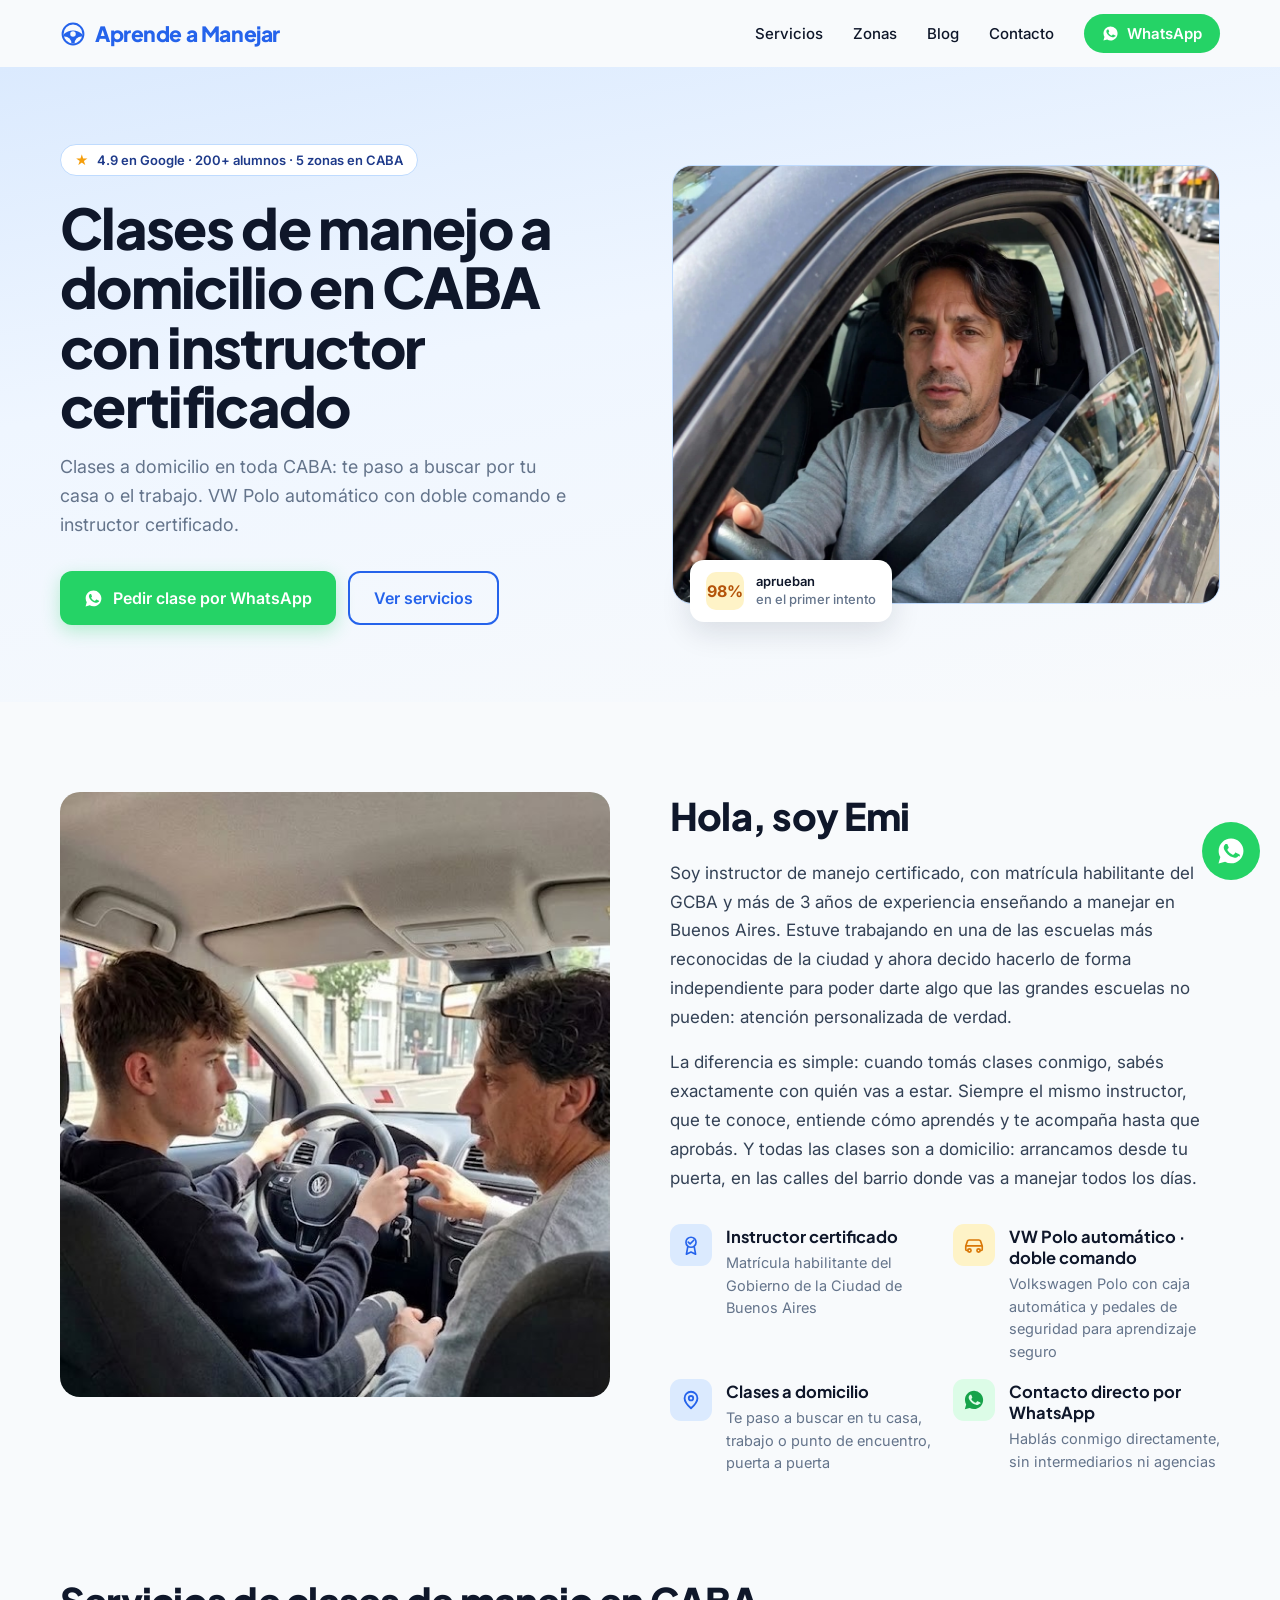
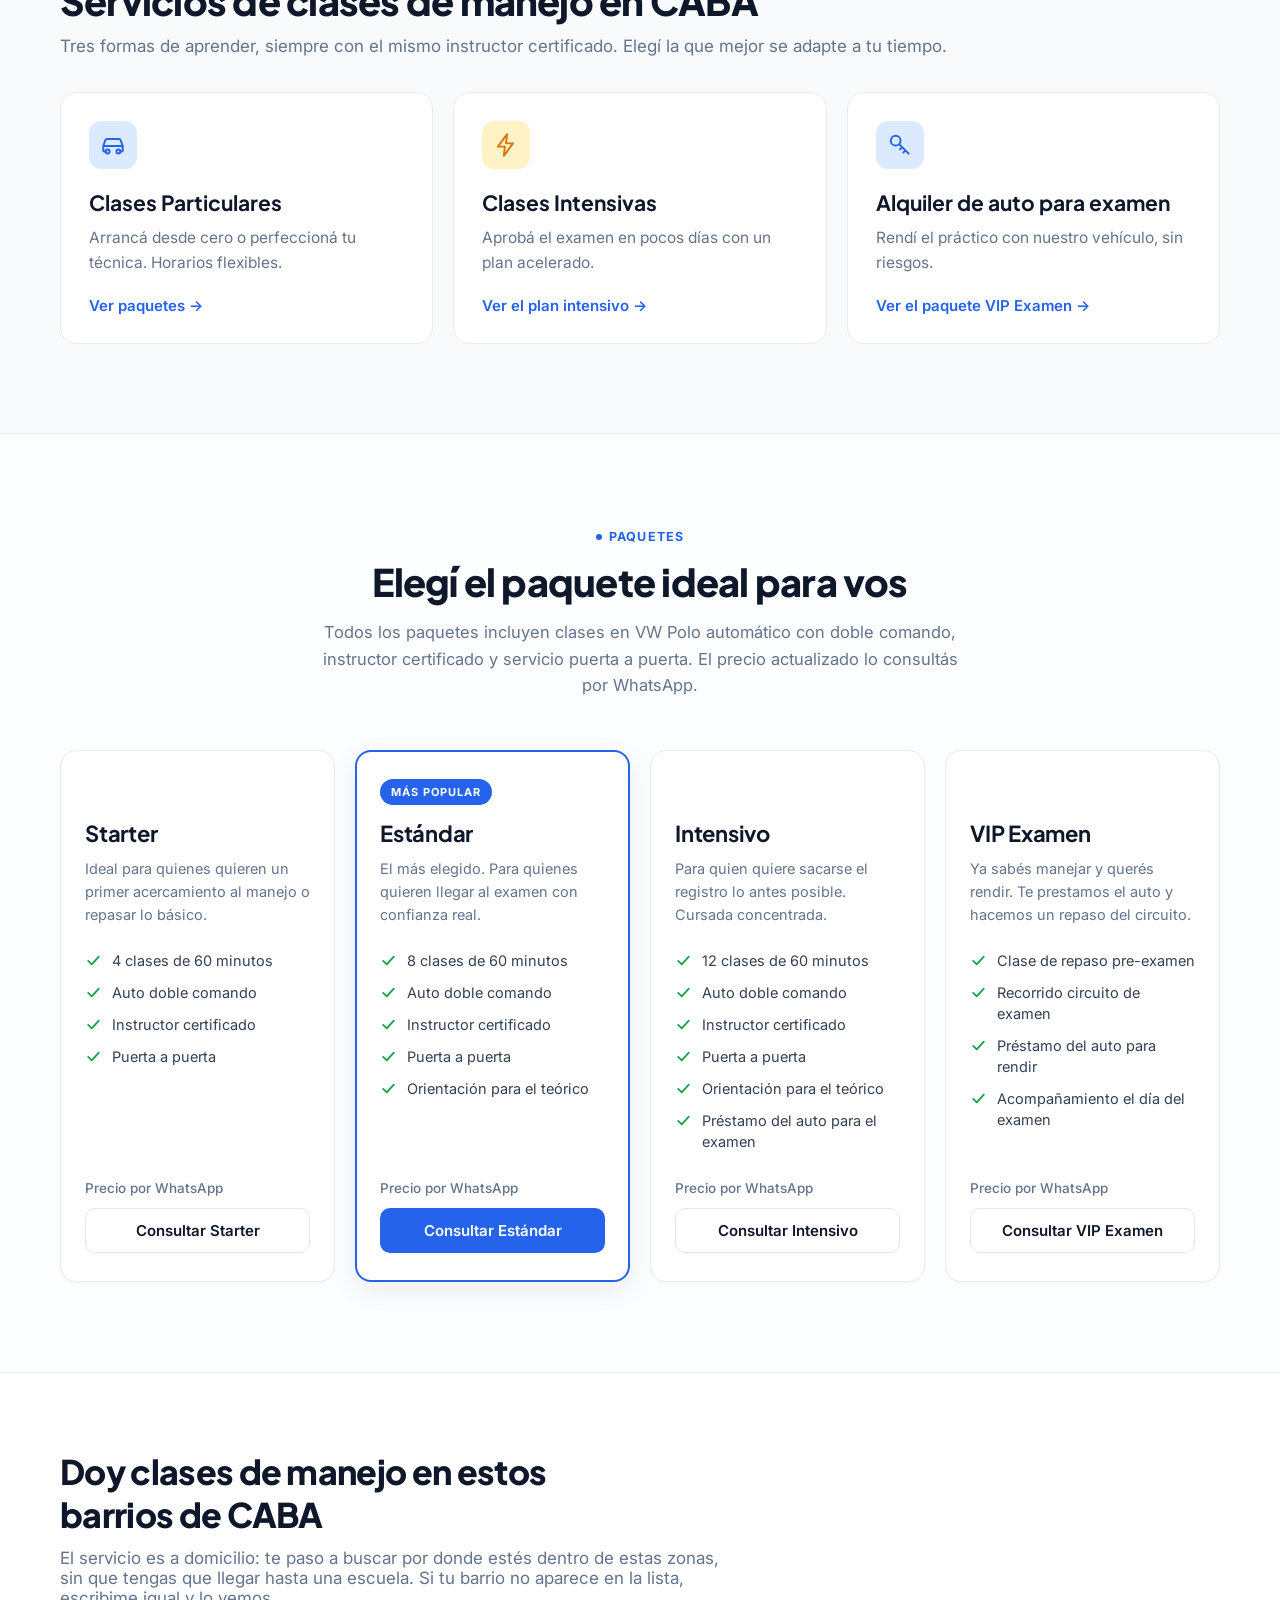
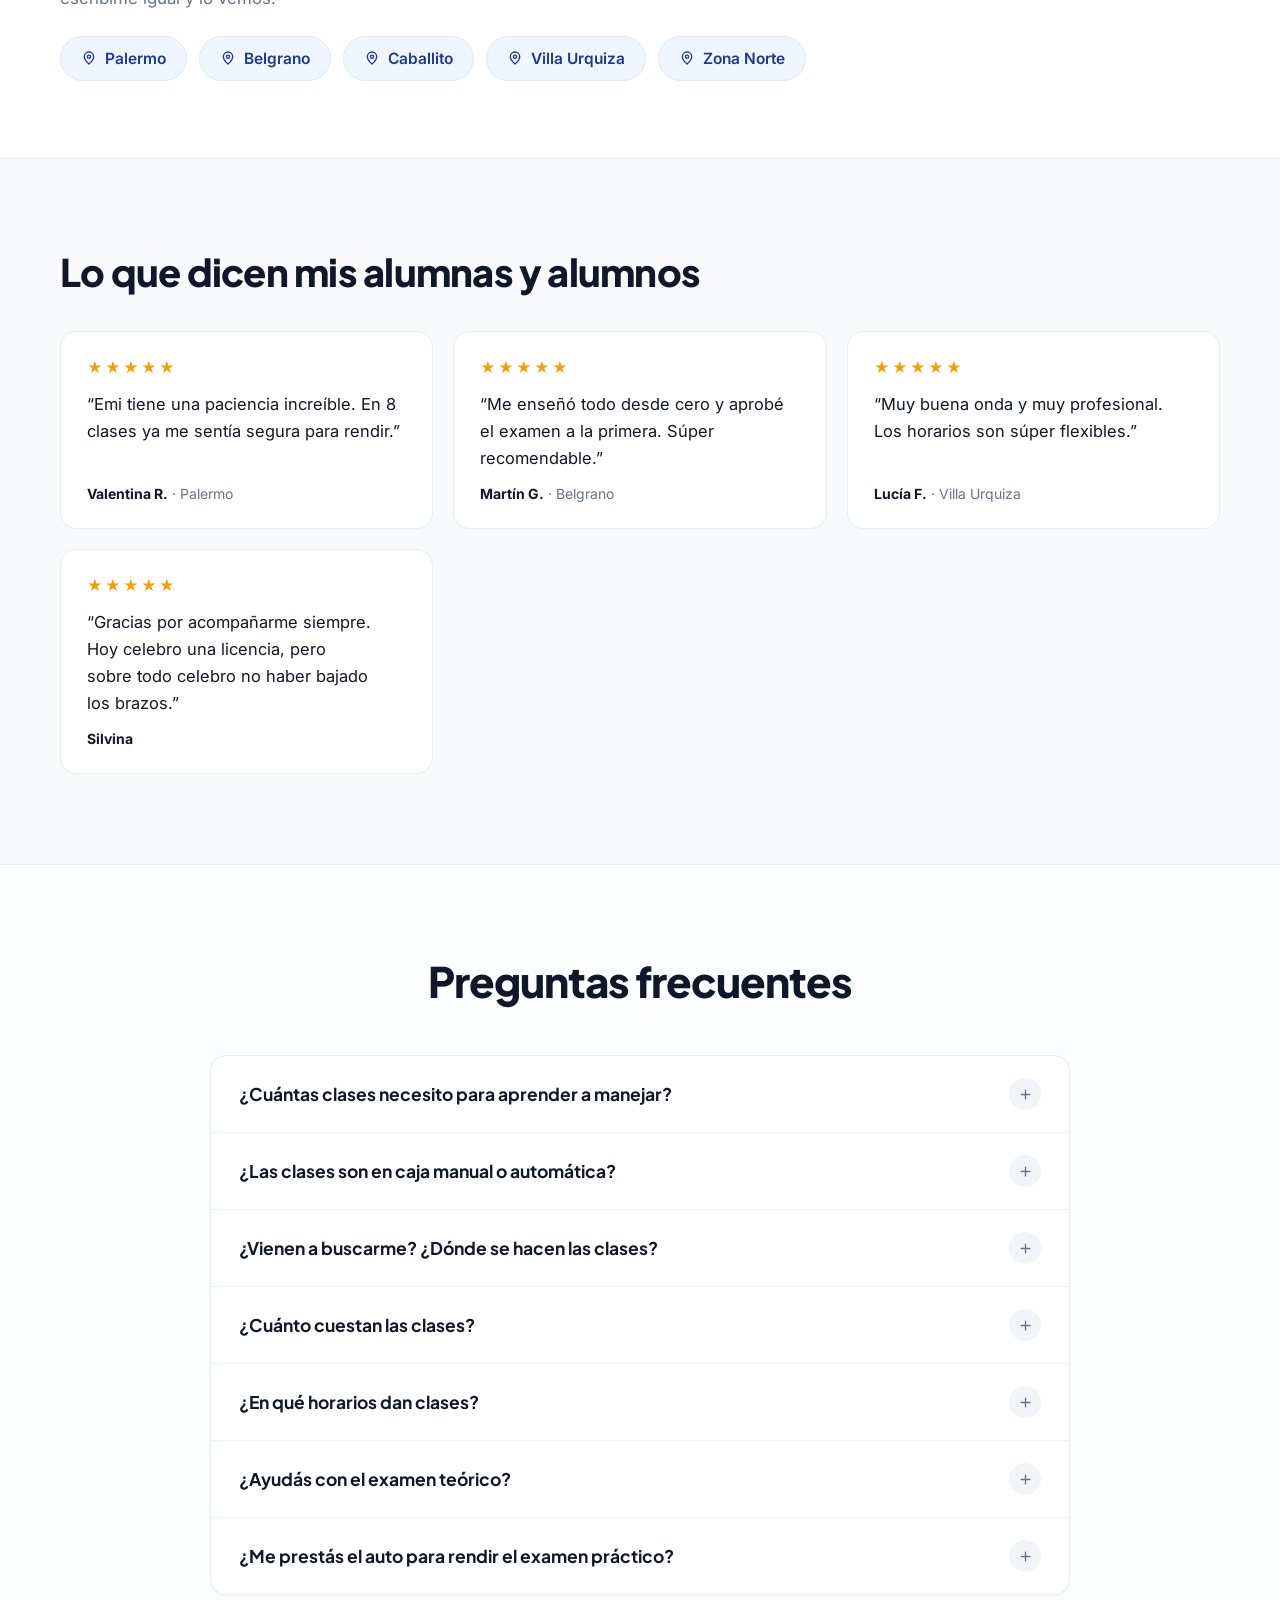
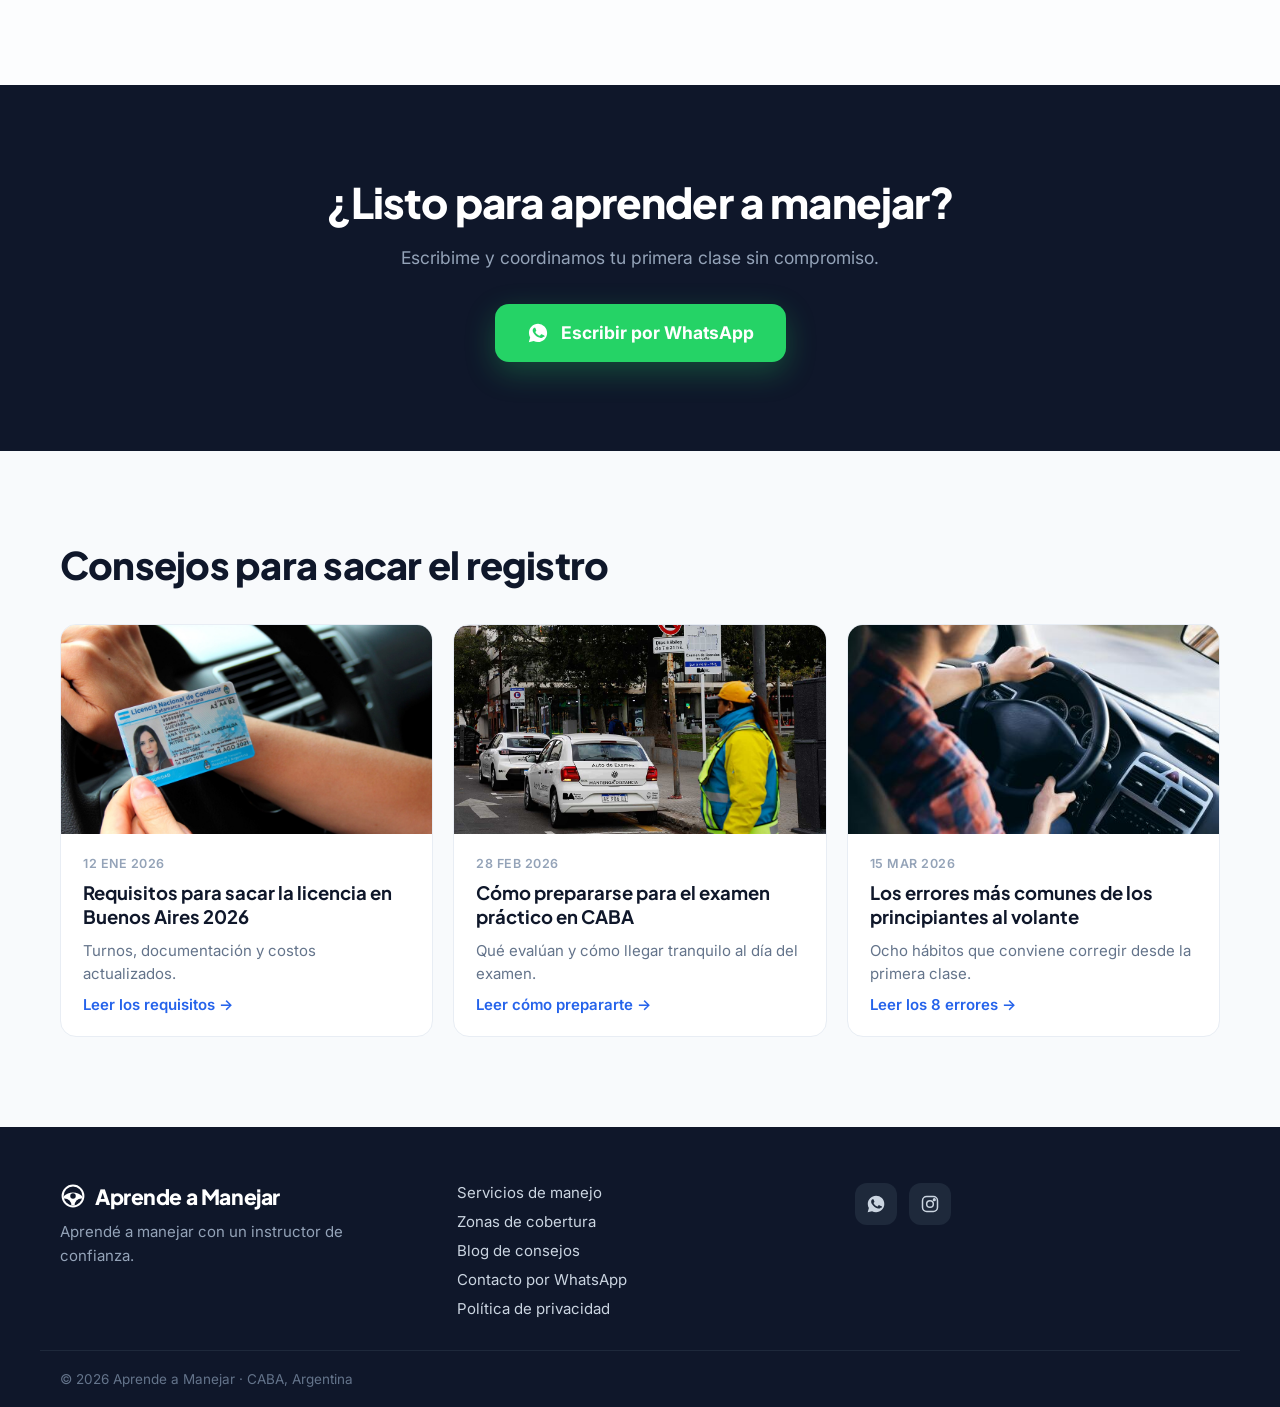
==== commit a98b0459: "SEO on-page: canonical con www, menos headings, anclas únicas e íconos Correcciones sobre el reporte" ====
--- a/index.html
+++ b/index.html
@@ -14,9 +14,13 @@
     .ph / .ph--* de styles.css quedaron sin uso y se pueden borrar.
   · Marca y dominio: "Aprende a Manejar" sobre aprendeamanejar.ar.
 
+  · DOMINIO: el host canónico es https://www.aprendeamanejar.ar/ (CON www).
+    Todas las URLs absolutas de este archivo, del sitemap y del robots.txt
+    usan esa forma; la variante sin www redirige a ella.
+  · ICONOS: favicon.svg / favicon.ico / apple-touch-icon.png viven en la raíz
+    y se generan a partir del mismo volante del sprite (#i-wheel).
+
   PENDIENTE ANTES DE PUBLICAR:
-  · DOMINIO: aprendeamanejar.ar tiene que estar registrado y apuntando a
-    Vercel. Hasta entonces el canonical apunta a un dominio que no responde.
   · Instagram: verificar el handle @emimanejo (va en sameAs del JSON-LD).
     Quedó con la marca vieja a propósito, es una cuenta real.
   · /politica-de-privacidad sigue linkeada en el footer y no existe: es el
@@ -30,7 +34,7 @@
 <title>Clases de Manejo a Domicilio en CABA | Aprende a Manejar</title>
 <meta name="description" content="Clases de manejo a domicilio en Palermo, Belgrano y toda CABA. Instructor certificado, VW Polo automático. Pedí tu clase por WhatsApp.">
 <meta name="keywords" content="clases de manejo a domicilio CABA, instructor de manejo particular Buenos Aires, clases de manejo auto automático, aprender a manejar CABA">
-<link rel="canonical" href="https://aprendeamanejar.ar/">
+<link rel="canonical" href="https://www.aprendeamanejar.ar/">
 <meta name="author" content="Aprende a Manejar">
 <meta name="geo.region" content="AR-C">
 <meta name="geo.placename" content="Ciudad Autónoma de Buenos Aires">
@@ -38,20 +42,26 @@
 <meta property="og:title" content="Clases de manejo a domicilio en CABA — Aprende a Manejar">
 <meta property="og:description" content="Instructor certificado, VW Polo automático con doble comando. Te paso a buscar por Palermo, Belgrano, Caballito, Villa Urquiza y zona norte.">
 <meta property="og:type" content="website">
-<meta property="og:url" content="https://aprendeamanejar.ar/">
+<meta property="og:url" content="https://www.aprendeamanejar.ar/">
 <meta property="og:locale" content="es_AR">
-<meta property="og:image" content="https://aprendeamanejar.ar/images/emi-clase-alumno.jpg">
+<meta property="og:image" content="https://www.aprendeamanejar.ar/images/emi-clase-alumno.jpg">
 <meta property="og:image:alt" content="Emi explicándole el volante a un alumno durante una clase de manejo">
 <meta name="twitter:card" content="summary_large_image">
 <meta name="twitter:title" content="Clases de manejo a domicilio en CABA — Aprende a Manejar">
 <meta name="twitter:description" content="Instructor certificado, VW Polo automático con doble comando. Palermo, Belgrano, Caballito, Villa Urquiza y zona norte.">
-<meta name="twitter:image" content="https://aprendeamanejar.ar/images/emi-clase-alumno.jpg">
+<meta name="twitter:image" content="https://www.aprendeamanejar.ar/images/emi-clase-alumno.jpg">
 <meta name="robots" content="index, follow">
 
 <link rel="preconnect" href="https://fonts.googleapis.com">
 <link rel="preconnect" href="https://fonts.gstatic.com" crossorigin>
 <link href="https://fonts.googleapis.com/css2?family=Plus+Jakarta+Sans:wght@500;700;800&family=Inter:wght@400;500;600&display=swap" rel="stylesheet">
 <link rel="stylesheet" href="./styles.css">
+
+<!-- Iconos. El .ico lleva 16/32/48 (Google usa el de 48 en el SERP), el .svg
+     lo prefieren los navegadores modernos y el .png de 180 es el de iOS. -->
+<link rel="icon" href="/favicon.ico" sizes="32x32">
+<link rel="icon" href="/favicon.svg" type="image/svg+xml">
+<link rel="apple-touch-icon" href="/apple-touch-icon.png">
 
 <!-- Marca que hay JS: los estados iniciales ocultos (botón WA, reveal, FAQ cerrado)
      sólo aplican si el JS puede después revertirlos. Sin JS, todo queda visible. -->
@@ -61,12 +71,12 @@
 
 <script type="application/ld+json">
 {"@context":"https://schema.org","@type":"DrivingSchool",
-"@id":"https://aprendeamanejar.ar/#business",
+"@id":"https://www.aprendeamanejar.ar/#business",
 "name":"Aprende a Manejar",
 "description":"Clases de manejo a domicilio en CABA con instructor certificado. VW Polo automático con doble comando, servicio puerta a puerta en Palermo, Belgrano, Caballito, Villa Urquiza y zona norte.",
-"url":"https://aprendeamanejar.ar/",
-"image":"https://aprendeamanejar.ar/images/emi-clase-alumno.jpg",
-"logo":"https://aprendeamanejar.ar/images/emi-instructor-auto.webp",
+"url":"https://www.aprendeamanejar.ar/",
+"image":"https://www.aprendeamanejar.ar/images/emi-clase-alumno.jpg",
+"logo":"https://www.aprendeamanejar.ar/images/emi-instructor-auto.webp",
 "address":{"@type":"PostalAddress","addressLocality":"Buenos Aires","addressRegion":"CABA","addressCountry":"AR"},
 "telephone":"+5491161228032",
 "priceRange":"$$",
@@ -87,17 +97,17 @@
 </script>
 <script type="application/ld+json">
 {"@context":"https://schema.org","@type":"WebSite",
-"@id":"https://aprendeamanejar.ar/#website",
+"@id":"https://www.aprendeamanejar.ar/#website",
 "name":"Aprende a Manejar",
-"url":"https://aprendeamanejar.ar/",
+"url":"https://www.aprendeamanejar.ar/",
 "inLanguage":"es-AR",
-"publisher":{"@id":"https://aprendeamanejar.ar/#business"}}
+"publisher":{"@id":"https://www.aprendeamanejar.ar/#business"}}
 </script>
 <script type="application/ld+json">
 {"@context":"https://schema.org","@type":"FAQPage","mainEntity":[
 {"@type":"Question","name":"¿Cuántas clases necesito para aprender a manejar?","acceptedAnswer":{"@type":"Answer","text":"Depende de tu punto de partida. La mayoría llega bien preparado con el paquete de 8 clases; si arrancás de cero o querés ir tranquilo, el de 12 te da más margen. En la primera clase vemos cómo venís y te digo con franqueza cuántas te faltan."}},
 {"@type":"Question","name":"¿Las clases son en caja manual o automática?","acceptedAnswer":{"@type":"Answer","text":"Las clases son en un VW Polo con caja automática y doble comando. Al no tener que pensar en el embrague podés concentrarte en la calle, y los pedales de seguridad hacen que todo sea mucho más tranquilo desde el primer día."}},
-{"@type":"Question","name":"¿Vienen a buscarme? ¿Dónde se hacen las clases?","acceptedAnswer":{"@type":"Answer","text":"Sí, el servicio es puerta a puerta: te paso a buscar por tu casa, el trabajo o donde te quede cómodo. Doy clases en Palermo, Belgrano, Caballito, Villa Urquiza y zona norte; si estás en otro barrio, escribime y vemos."}},
+{"@type":"Question","name":"¿Vienen a buscarme? ¿Dónde se hacen las clases?","acceptedAnswer":{"@type":"Answer","text":"Sí, todas las clases son a domicilio: te paso a buscar por tu casa, el trabajo o donde te quede cómodo. Doy clases en Palermo, Belgrano, Caballito, Villa Urquiza y zona norte; si estás en otro barrio, escribime y vemos."}},
 {"@type":"Question","name":"¿Cuánto cuestan las clases?","acceptedAnswer":{"@type":"Answer","text":"El precio de cada paquete lo paso actualizado por WhatsApp, así no te quedás con un valor viejo. Escribime, contame qué necesitás y te mando el detalle sin compromiso."}},
 {"@type":"Question","name":"¿En qué horarios dan clases?","acceptedAnswer":{"@type":"Answer","text":"Los horarios son flexibles y los armamos según tu disponibilidad. Consultame por WhatsApp qué días y franjas te sirven y te digo qué tengo libre."}},
 {"@type":"Question","name":"¿Ayudás con el examen teórico?","acceptedAnswer":{"@type":"Answer","text":"Sí. Los paquetes Estándar e Intensivo incluyen orientación para el teórico: te explico cómo es el trámite, qué estudiar y en qué se equivoca más la gente. El examen lo rendís vos, pero no vas a ir a ciegas."}},
@@ -207,7 +217,7 @@
     <a href="#contacto" data-menu-link>Contacto</a>
   </div>
   <a class="btn-wa btn-wa--block" href="https://wa.me/5491161228032?text=Hola%20Emi%2C%20quiero%20informaci%C3%B3n%20sobre%20las%20clases" target="_blank" rel="noopener">
-    <svg width="20" height="20" aria-hidden="true"><use href="#i-wa"/></svg>Pedir clase por WhatsApp
+    <svg width="20" height="20" aria-hidden="true"><use href="#i-wa"/></svg>Reservar por WhatsApp
   </a>
 </div>
 
@@ -219,7 +229,7 @@
       <div>
         <div class="badge"><span class="badge__star">★</span> 4.9 en Google · 200+ alumnos · 5 zonas en CABA</div>
         <h1 class="hero__title">Clases de manejo a domicilio en CABA con instructor certificado</h1>
-        <p class="hero__sub">Te paso a buscar por tu casa o el trabajo. VW Polo automático con doble comando.</p>
+        <p class="hero__sub">Clases a domicilio en toda CABA: te paso a buscar por tu casa o el trabajo. VW Polo automático con doble comando e instructor certificado.</p>
         <div class="hero__actions">
           <a class="btn-wa btn-wa--md" href="https://wa.me/5491161228032?text=Hola%20Emi%2C%20quiero%20informaci%C3%B3n%20sobre%20las%20clases" target="_blank" rel="noopener">
             <svg width="19" height="19" aria-hidden="true"><use href="#i-wa"/></svg>Pedir clase por WhatsApp
@@ -248,35 +258,37 @@
            loading="lazy" decoding="async">
       <div>
         <h2 class="h2">Hola, soy Emi</h2>
-        <p class="about__p">Soy instructor de manejo con matrícula habilitante del GCBA y más de 3 años de experiencia enseñando a manejar en Buenos Aires. Estuve trabajando en una de las escuelas más reconocidas de la ciudad y ahora decido hacerlo de forma independiente para poder darte algo que las grandes escuelas no pueden: atención personalizada de verdad.</p>
-        <p class="about__p">La diferencia es simple: cuando tomás clases conmigo, sabés exactamente con quién vas a estar. Siempre el mismo instructor, que te conoce, entiende cómo aprendés y te acompaña hasta que aprobás.</p>
-
+        <p class="about__p">Soy instructor de manejo certificado, con matrícula habilitante del GCBA y más de 3 años de experiencia enseñando a manejar en Buenos Aires. Estuve trabajando en una de las escuelas más reconocidas de la ciudad y ahora decido hacerlo de forma independiente para poder darte algo que las grandes escuelas no pueden: atención personalizada de verdad.</p>
+        <p class="about__p">La diferencia es simple: cuando tomás clases conmigo, sabés exactamente con quién vas a estar. Siempre el mismo instructor, que te conoce, entiende cómo aprendés y te acompaña hasta que aprobás. Y todas las clases son a domicilio: arrancamos desde tu puerta, en las calles del barrio donde vas a manejar todos los días.</p>
+
+        <!-- Etiquetas de una línea, no secciones: van como párrafo para no
+             inflar la jerarquía de encabezados (el estilo lo da .feature__title). -->
         <div class="features">
           <div class="feature">
             <span class="chip chip--blue"><svg width="22" height="22" aria-hidden="true"><use href="#i-medal"/></svg></span>
             <div>
-              <h3 class="feature__title">Instructor Certificado</h3>
+              <p class="feature__title">Instructor certificado</p>
               <p class="feature__txt">Matrícula habilitante del Gobierno de la Ciudad de Buenos Aires</p>
             </div>
           </div>
           <div class="feature">
             <span class="chip chip--amber"><svg width="22" height="22" aria-hidden="true"><use href="#i-car"/></svg></span>
             <div>
-              <h3 class="feature__title">VW Polo Automático · Doble Comando</h3>
+              <p class="feature__title">VW Polo automático · doble comando</p>
               <p class="feature__txt">Volkswagen Polo con caja automática y pedales de seguridad para aprendizaje seguro</p>
             </div>
           </div>
           <div class="feature">
             <span class="chip chip--blue"><svg width="22" height="22" aria-hidden="true"><use href="#i-pin"/></svg></span>
             <div>
-              <h3 class="feature__title">Servicio Puerta a Puerta</h3>
-              <p class="feature__txt">Te paso a buscar en tu casa, trabajo o punto de encuentro</p>
+              <p class="feature__title">Clases a domicilio</p>
+              <p class="feature__txt">Te paso a buscar en tu casa, trabajo o punto de encuentro, puerta a puerta</p>
             </div>
           </div>
           <div class="feature">
             <span class="chip chip--green"><svg width="22" height="22" aria-hidden="true"><use href="#i-wa"/></svg></span>
             <div>
-              <h3 class="feature__title">Contacto Directo por WhatsApp</h3>
+              <p class="feature__title">Contacto directo por WhatsApp</p>
               <p class="feature__txt">Hablás conmigo directamente, sin intermediarios ni agencias</p>
             </div>
           </div>
@@ -288,7 +300,7 @@
   <!-- ========================== SERVICIOS ========================== -->
   <section class="section" id="servicios">
     <h2 class="h2">Servicios de clases de manejo en CABA</h2>
-    <p class="section__sub">Elegí el plan que mejor se adapte a tu tiempo.</p>
+    <p class="section__sub">Tres formas de aprender, siempre con el mismo instructor certificado. Elegí la que mejor se adapte a tu tiempo.</p>
     <div class="cards-3">
       <article class="card card--hover">
         <span class="chip chip--lg chip--blue"><svg width="26" height="26" aria-hidden="true"><use href="#i-car"/></svg></span>
@@ -320,11 +332,13 @@
         <p class="packages__lead">Todos los paquetes incluyen clases en VW Polo automático con doble comando, instructor certificado y servicio puerta a puerta. El precio actualizado lo consultás por WhatsApp.</p>
       </div>
 
+      <!-- Los nombres de paquete son etiquetas de producto, no secciones del
+           documento: van como párrafo (el estilo sigue en .pkg__title). -->
       <div class="pkg-grid" data-pkg-grid>
 
         <article class="pkg">
           <div class="pkg__badge-row"></div>
-          <h3 class="pkg__title">Starter</h3>
+          <p class="pkg__title">Starter</p>
           <p class="pkg__txt">Ideal para quienes quieren un primer acercamiento al manejo o repasar lo básico.</p>
           <ul class="pkg__list">
             <li><svg class="ico-check" width="17" height="17" aria-hidden="true"><use href="#i-check"/></svg>4 clases de 60 minutos</li>
@@ -334,13 +348,13 @@
           </ul>
           <div class="pkg__foot">
             <span class="pkg__price">Precio por WhatsApp</span>
-            <a class="btn-pkg" href="https://wa.me/5491161228032?text=Hola%20Emi%2C%20quiero%20informaci%C3%B3n%20sobre%20el%20paquete%20Starter" target="_blank" rel="noopener">Consultar</a>
+            <a class="btn-pkg" href="https://wa.me/5491161228032?text=Hola%20Emi%2C%20quiero%20informaci%C3%B3n%20sobre%20el%20paquete%20Starter" target="_blank" rel="noopener">Consultar Starter</a>
           </div>
         </article>
 
         <article class="pkg pkg--featured">
           <div class="pkg__badge-row"><span class="pkg__badge">Más popular</span></div>
-          <h3 class="pkg__title">Estándar</h3>
+          <p class="pkg__title">Estándar</p>
           <p class="pkg__txt">El más elegido. Para quienes quieren llegar al examen con confianza real.</p>
           <ul class="pkg__list">
             <li><svg class="ico-check" width="17" height="17" aria-hidden="true"><use href="#i-check"/></svg>8 clases de 60 minutos</li>
@@ -351,13 +365,13 @@
           </ul>
           <div class="pkg__foot">
             <span class="pkg__price">Precio por WhatsApp</span>
-            <a class="btn-pkg btn-pkg--accent" href="https://wa.me/5491161228032?text=Hola%20Emi%2C%20quiero%20informaci%C3%B3n%20sobre%20el%20paquete%20Est%C3%A1ndar" target="_blank" rel="noopener">Consultar</a>
+            <a class="btn-pkg btn-pkg--accent" href="https://wa.me/5491161228032?text=Hola%20Emi%2C%20quiero%20informaci%C3%B3n%20sobre%20el%20paquete%20Est%C3%A1ndar" target="_blank" rel="noopener">Consultar Estándar</a>
           </div>
         </article>
 
         <article class="pkg">
           <div class="pkg__badge-row"></div>
-          <h3 class="pkg__title">Intensivo</h3>
+          <p class="pkg__title">Intensivo</p>
           <p class="pkg__txt">Para quien quiere sacarse el registro lo antes posible. Cursada concentrada.</p>
           <ul class="pkg__list">
             <li><svg class="ico-check" width="17" height="17" aria-hidden="true"><use href="#i-check"/></svg>12 clases de 60 minutos</li>
@@ -369,13 +383,13 @@
           </ul>
           <div class="pkg__foot">
             <span class="pkg__price">Precio por WhatsApp</span>
-            <a class="btn-pkg" href="https://wa.me/5491161228032?text=Hola%20Emi%2C%20quiero%20informaci%C3%B3n%20sobre%20el%20paquete%20Intensivo" target="_blank" rel="noopener">Consultar</a>
+            <a class="btn-pkg" href="https://wa.me/5491161228032?text=Hola%20Emi%2C%20quiero%20informaci%C3%B3n%20sobre%20el%20paquete%20Intensivo" target="_blank" rel="noopener">Consultar Intensivo</a>
           </div>
         </article>
 
         <article class="pkg">
           <div class="pkg__badge-row"></div>
-          <h3 class="pkg__title">VIP Examen</h3>
+          <p class="pkg__title">VIP Examen</p>
           <p class="pkg__txt">Ya sabés manejar y querés rendir. Te prestamos el auto y hacemos un repaso del circuito.</p>
           <ul class="pkg__list">
             <li><svg class="ico-check" width="17" height="17" aria-hidden="true"><use href="#i-check"/></svg>Clase de repaso pre-examen</li>
@@ -385,7 +399,7 @@
           </ul>
           <div class="pkg__foot">
             <span class="pkg__price">Precio por WhatsApp</span>
-            <a class="btn-pkg" href="https://wa.me/5491161228032?text=Hola%20Emi%2C%20quiero%20informaci%C3%B3n%20sobre%20el%20paquete%20VIP%20Examen" target="_blank" rel="noopener">Consultar</a>
+            <a class="btn-pkg" href="https://wa.me/5491161228032?text=Hola%20Emi%2C%20quiero%20informaci%C3%B3n%20sobre%20el%20paquete%20VIP%20Examen" target="_blank" rel="noopener">Consultar VIP Examen</a>
           </div>
         </article>
 
@@ -397,6 +411,7 @@
   <section class="zones" id="zonas">
     <div class="zones__inner">
       <h2 class="h2 zones__title">Doy clases de manejo en estos barrios de CABA</h2>
+      <p class="section__sub zones__lead">El servicio es a domicilio: te paso a buscar por donde estés dentro de estas zonas, sin que tengas que llegar hasta una escuela. Si tu barrio no aparece en la lista, escribime igual y lo vemos.</p>
       <div class="zones__chips">
         <a class="zone-chip" href="#contacto"><svg width="16" height="16" aria-hidden="true"><use href="#i-pin"/></svg>Palermo</a>
         <a class="zone-chip" href="#contacto"><svg width="16" height="16" aria-hidden="true"><use href="#i-pin"/></svg>Belgrano</a>
@@ -439,15 +454,20 @@
     <div class="faq__inner">
       <h2 class="h2 faq__title">Preguntas frecuentes</h2>
 
+      <!-- Las 7 preguntas eran encabezados de nivel 3 y no aportaban jerarquía:
+           el texto ya vive en el botón y en el FAQPage del JSON-LD. Ahora son
+           div; el acordeón sigue siendo accesible por aria-expanded /
+           aria-controls en el botón y role="region" + aria-labelledby en el
+           panel. Para revertirlo: cambiar .faq-item__h de div a h3. -->
       <div class="faq__block" data-faq>
 
         <div class="faq-item">
-          <h3 class="faq-item__h">
+          <div class="faq-item__h">
             <button class="faq-q" type="button" id="faq-q0" aria-expanded="false" aria-controls="faq-a0">
               ¿Cuántas clases necesito para aprender a manejar?
               <span class="faq-q__icon"><svg width="15" height="15" aria-hidden="true"><use href="#i-plus"/></svg></span>
             </button>
-          </h3>
+          </div>
           <div class="faq-a" id="faq-a0" role="region" aria-labelledby="faq-q0">
             <div class="faq-a__clip">
               <p>Depende de tu punto de partida. La mayoría llega bien preparado con el paquete de 8 clases; si arrancás de cero o querés ir tranquilo, el de 12 te da más margen. En la primera clase vemos cómo venís y te digo con franqueza cuántas te faltan.</p>
@@ -456,12 +476,12 @@
         </div>
 
         <div class="faq-item">
-          <h3 class="faq-item__h">
+          <div class="faq-item__h">
             <button class="faq-q" type="button" id="faq-q1" aria-expanded="false" aria-controls="faq-a1">
               ¿Las clases son en caja manual o automática?
               <span class="faq-q__icon"><svg width="15" height="15" aria-hidden="true"><use href="#i-plus"/></svg></span>
             </button>
-          </h3>
+          </div>
           <div class="faq-a" id="faq-a1" role="region" aria-labelledby="faq-q1">
             <div class="faq-a__clip">
               <p>Las clases son en un VW Polo con caja automática y doble comando. Al no tener que pensar en el embrague podés concentrarte en la calle, y los pedales de seguridad hacen que todo sea mucho más tranquilo desde el primer día.</p>
@@ -470,26 +490,26 @@
         </div>
 
         <div class="faq-item">
-          <h3 class="faq-item__h">
+          <div class="faq-item__h">
             <button class="faq-q" type="button" id="faq-q2" aria-expanded="false" aria-controls="faq-a2">
               ¿Vienen a buscarme? ¿Dónde se hacen las clases?
               <span class="faq-q__icon"><svg width="15" height="15" aria-hidden="true"><use href="#i-plus"/></svg></span>
             </button>
-          </h3>
+          </div>
           <div class="faq-a" id="faq-a2" role="region" aria-labelledby="faq-q2">
             <div class="faq-a__clip">
-              <p>Sí, el servicio es puerta a puerta: te paso a buscar por tu casa, el trabajo o donde te quede cómodo. Doy clases en Palermo, Belgrano, Caballito, Villa Urquiza y zona norte; si estás en otro barrio, escribime y vemos.</p>
+              <p>Sí, todas las clases son a domicilio: te paso a buscar por tu casa, el trabajo o donde te quede cómodo. Doy clases en Palermo, Belgrano, Caballito, Villa Urquiza y zona norte; si estás en otro barrio, escribime y vemos.</p>
             </div>
           </div>
         </div>
 
         <div class="faq-item">
-          <h3 class="faq-item__h">
+          <div class="faq-item__h">
             <button class="faq-q" type="button" id="faq-q3" aria-expanded="false" aria-controls="faq-a3">
               ¿Cuánto cuestan las clases?
               <span class="faq-q__icon"><svg width="15" height="15" aria-hidden="true"><use href="#i-plus"/></svg></span>
             </button>
-          </h3>
+          </div>
           <div class="faq-a" id="faq-a3" role="region" aria-labelledby="faq-q3">
             <div class="faq-a__clip">
               <p>El precio de cada paquete lo paso actualizado por WhatsApp, así no te quedás con un valor viejo. Escribime, contame qué necesitás y te mando el detalle sin compromiso.</p>
@@ -498,12 +518,12 @@
         </div>
 
         <div class="faq-item">
-          <h3 class="faq-item__h">
+          <div class="faq-item__h">
             <button class="faq-q" type="button" id="faq-q4" aria-expanded="false" aria-controls="faq-a4">
               ¿En qué horarios dan clases?
               <span class="faq-q__icon"><svg width="15" height="15" aria-hidden="true"><use href="#i-plus"/></svg></span>
             </button>
-          </h3>
+          </div>
           <div class="faq-a" id="faq-a4" role="region" aria-labelledby="faq-q4">
             <div class="faq-a__clip">
               <p>Los horarios son flexibles y los armamos según tu disponibilidad. Consultame por WhatsApp qué días y franjas te sirven y te digo qué tengo libre.</p>
@@ -512,12 +532,12 @@
         </div>
 
         <div class="faq-item">
-          <h3 class="faq-item__h">
+          <div class="faq-item__h">
             <button class="faq-q" type="button" id="faq-q5" aria-expanded="false" aria-controls="faq-a5">
               ¿Ayudás con el examen teórico?
               <span class="faq-q__icon"><svg width="15" height="15" aria-hidden="true"><use href="#i-plus"/></svg></span>
             </button>
-          </h3>
+          </div>
           <div class="faq-a" id="faq-a5" role="region" aria-labelledby="faq-q5">
             <div class="faq-a__clip">
               <p>Sí. Los paquetes Estándar e Intensivo incluyen orientación para el teórico: te explico cómo es el trámite, qué estudiar y en qué se equivoca más la gente. El examen lo rendís vos, pero no vas a ir a ciegas.</p>
@@ -526,12 +546,12 @@
         </div>
 
         <div class="faq-item">
-          <h3 class="faq-item__h">
+          <div class="faq-item__h">
             <button class="faq-q" type="button" id="faq-q6" aria-expanded="false" aria-controls="faq-a6">
               ¿Me prestás el auto para rendir el examen práctico?
               <span class="faq-q__icon"><svg width="15" height="15" aria-hidden="true"><use href="#i-plus"/></svg></span>
             </button>
-          </h3>
+          </div>
           <div class="faq-a" id="faq-a6" role="region" aria-labelledby="faq-q6">
             <div class="faq-a__clip">
               <p>Sí, rendís con el mismo auto en el que aprendiste. Está incluido en el paquete Intensivo y en el VIP Examen, que además suma un repaso del circuito y acompañamiento el día del examen.</p>
@@ -605,18 +625,20 @@
       </span>
       <p class="site-footer__tagline">Aprendé a manejar con un instructor de confianza.</p>
     </div>
+    <!-- Anclas descriptivas: el mismo texto corto ya lo usan la nav de arriba
+         y el menú mobile, así que acá se diferencian. -->
     <nav class="site-footer__nav" aria-label="Enlaces del pie">
-      <a href="#servicios">Servicios</a>
-      <a href="#zonas">Zonas</a>
-      <a href="#blog">Blog</a>
-      <a href="#contacto">Contacto</a>
+      <a href="#servicios">Servicios de manejo</a>
+      <a href="#zonas">Zonas de cobertura</a>
+      <a href="#blog">Blog de consejos</a>
+      <a href="#contacto">Contacto por WhatsApp</a>
       <a href="/politica-de-privacidad">Política de privacidad</a>
     </nav>
     <div class="site-footer__social">
-      <a class="social social--wa" href="https://wa.me/5491161228032?text=Hola%20Emi%2C%20quiero%20informaci%C3%B3n" target="_blank" rel="noopener" aria-label="WhatsApp">
+      <a class="social social--wa" href="https://wa.me/5491161228032?text=Hola%20Emi%2C%20quiero%20informaci%C3%B3n" target="_blank" rel="noopener" aria-label="Aprende a Manejar en WhatsApp">
         <svg width="20" height="20" aria-hidden="true"><use href="#i-wa"/></svg>
       </a>
-      <a class="social social--ig" href="https://instagram.com/emimanejo" target="_blank" rel="noopener" aria-label="Instagram">
+      <a class="social social--ig" href="https://instagram.com/emimanejo" target="_blank" rel="noopener" aria-label="Aprende a Manejar en Instagram">
         <svg width="20" height="20" aria-hidden="true"><use href="#i-instagram"/></svg>
       </a>
     </div>
--- a/styles.css
+++ b/styles.css
@@ -725,6 +725,8 @@
   font-size: clamp(24px, 2.8vw, 34px);
   max-width: 24ch;
 }
+.zones__lead { max-width: 62ch; }
+
 .zones__chips {
   margin-top: 28px;
   display: flex;
